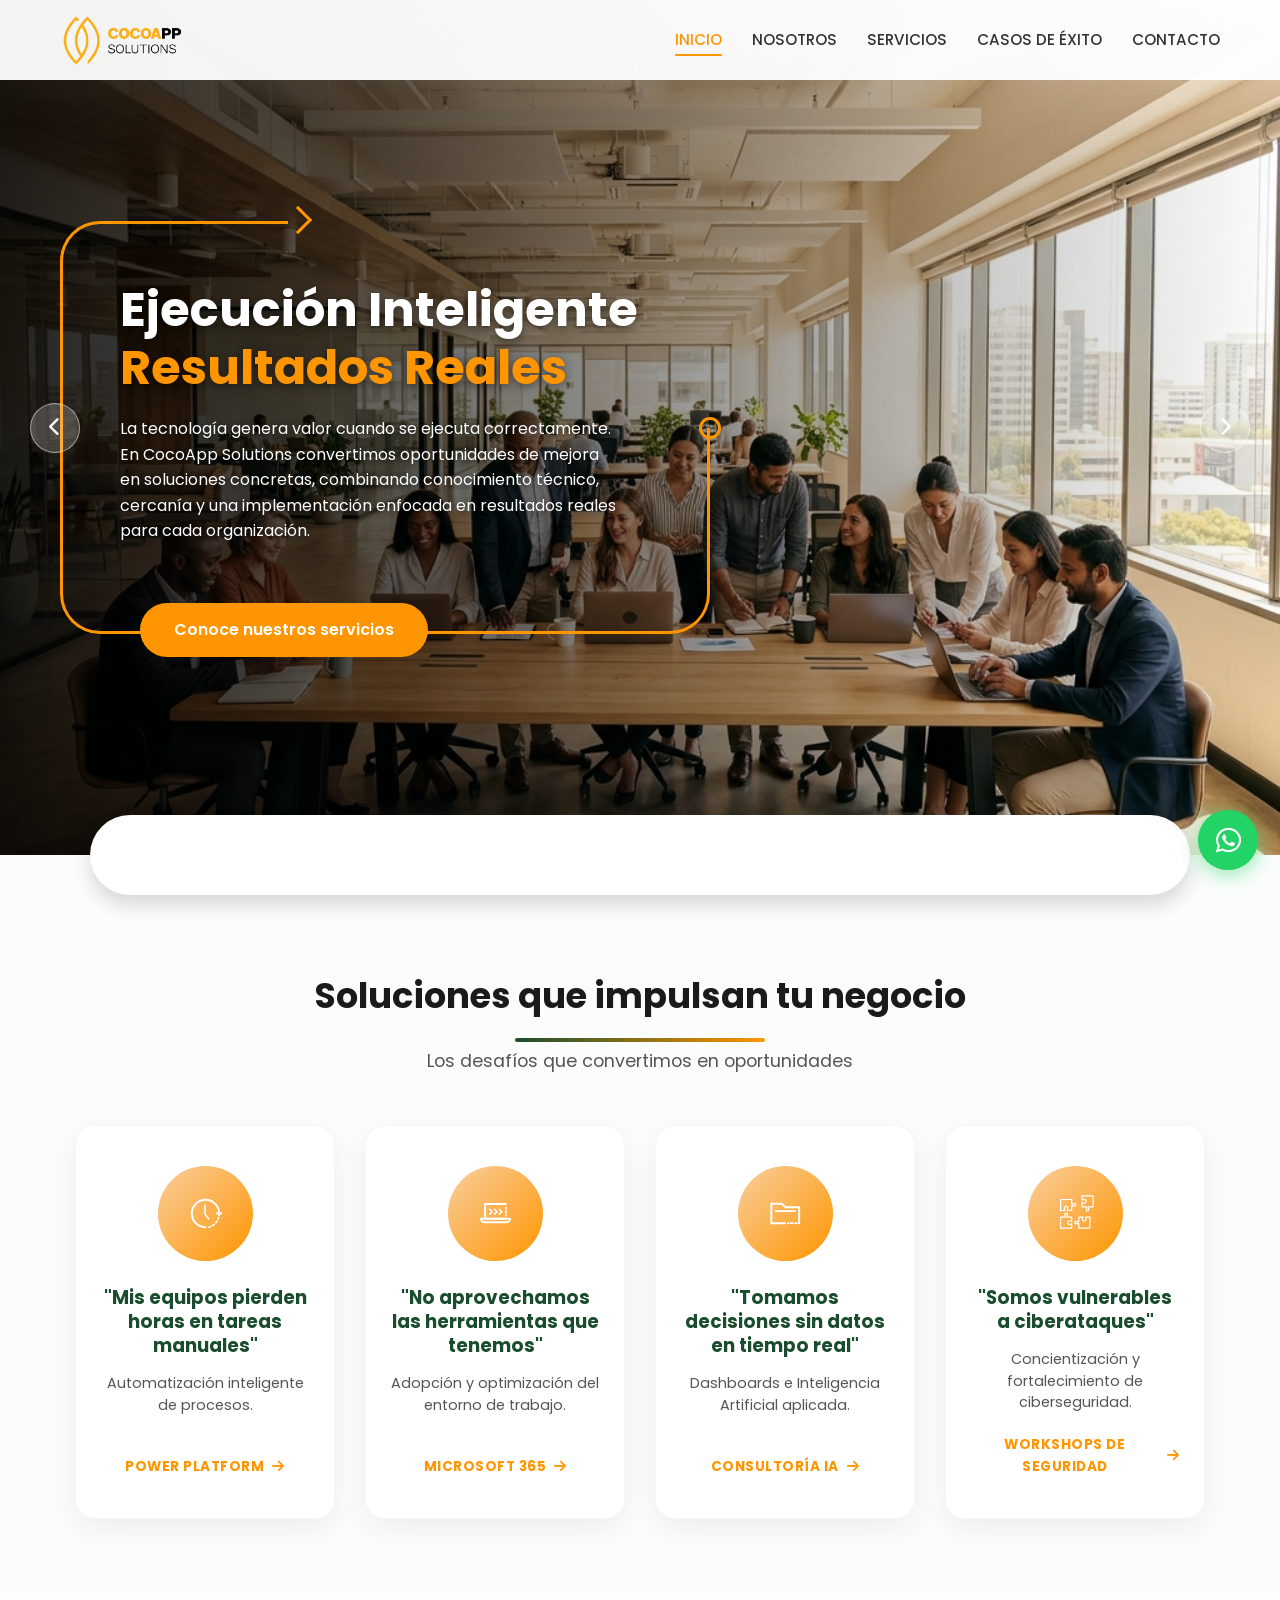
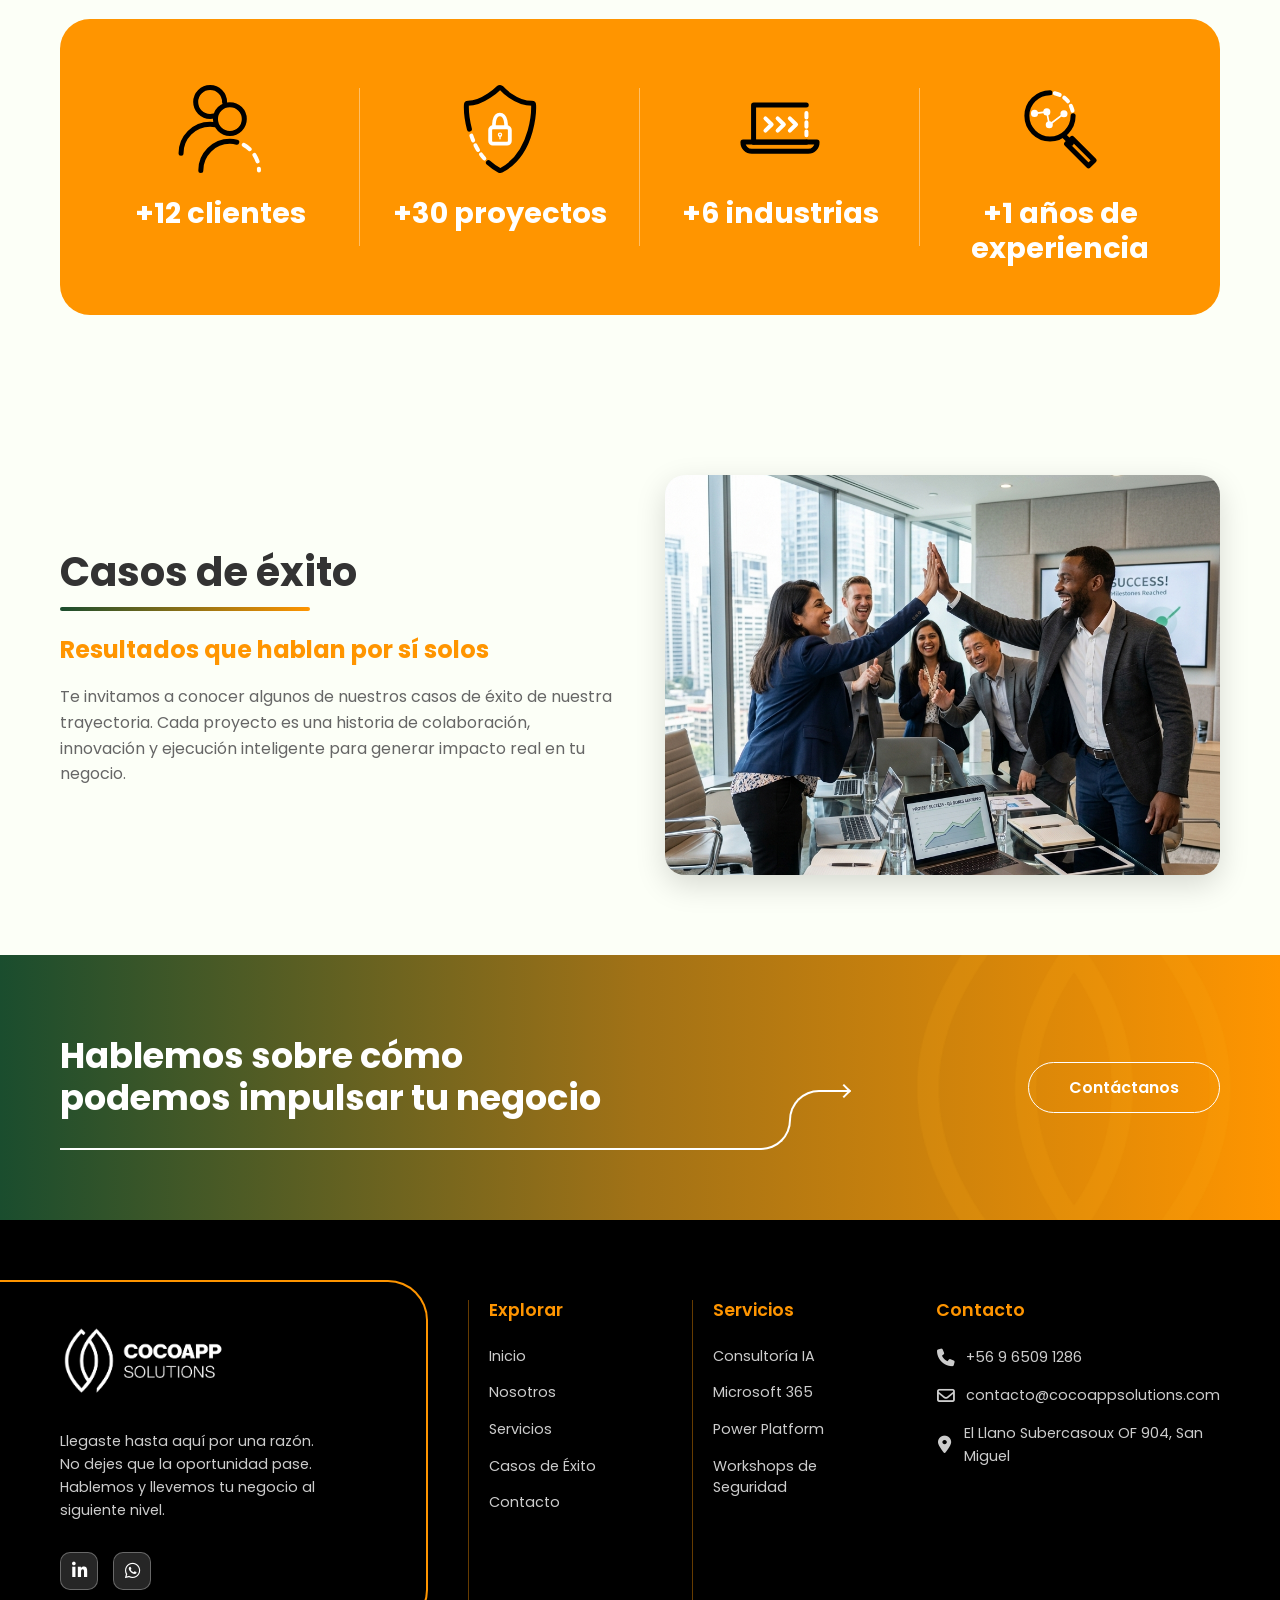
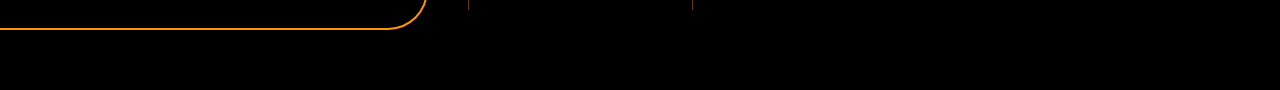
==== index.html @ 3aa024ba "Sitio web de cocoapps" ====
<!DOCTYPE html>
<html lang="es">
<head>
    <meta charset="UTF-8">
    <link rel="icon" type="image/png" href="assets/images/logo/logoIcono.png">
    <meta name="viewport" content="width=device-width, initial-scale=1.0">
    <!-- SEO Basico -->
    <title>Consultoría Tecnológica Chile y Microsoft 365 | CocoApp Solutions</title>
    <meta name="description" content="CocoApp Solutions: Expertos en consultoría tecnológica en Chile. Soluciones en Microsoft 365, Automatización con Power Platform, Inteligencia Artificial y Ciberseguridad.">
    <meta name="keywords" content="Consultoría Tecnológica Chile, Microsoft 365 Chile, Automatización Power Platform, Inteligencia Artificial, Ciberseguridad">
    <meta name="author" content="CocoApp Solutions">
    <meta name="robots" content="index, follow">

    <!-- Open Graph / Redes Sociales -->
    <meta property="og:type" content="website">
    <meta property="og:title" content="CocoApp Solutions | Consultoría Tecnológica en Chile">
    <meta property="og:description" content="Acompañamos tu evolución digital con soluciones reales en Microsoft 365, Power Platform, IA y Ciberseguridad corporativa.">
    <meta property="og:image" content="https://cocoappsolutions.com/assets/images/logo/logo.png">
    <meta property="og:url" content="https://cocoapp.cl/">
    <meta property="og:site_name" content="CocoApp Solutions">
    <meta property="og:locale" content="es_CL">

    <!-- Twitter Cards -->
    <meta name="twitter:card" content="summary_large_image">
    <meta name="twitter:site" content="@CocoAppSolutions">
    <meta name="twitter:title" content="CocoApp Solutions | Consultoría Tecnológica en Chile">
    <meta name="twitter:description" content="Acompañamos tu evolución digital con soluciones reales en Microsoft 365, Power Platform, IA y Ciberseguridad corporativa.">
    <meta name="twitter:image" content="https://cocoappsolutions.com/assets/images/logo/logo.png">
        <!-- Schema.org / Datos Estructurados (AEO para Inteligencia Artificial) -->
    <script type="application/ld+json">
    {
      "@context": "https://schema.org",
      "@type": "ProfessionalService",
      "name": "CocoApp Solutions",
      "url": "https://cocoapp.cl",
      "logo": "https://cocoapp.cl/assets/images/logo/logo.png",
      "image": "https://cocoapp.cl/assets/images/logo/logo.png",
      "description": "Empresa especializada en consultoría tecnológica, adopción de Microsoft 365, automatización de procesos con Power Platform, consultoría en IA y estrategias de ciberseguridad corporativa.",
      "address": {
        "@type": "PostalAddress",
        "addressCountry": "CL",
        "addressRegion": "Región Metropolitana",
        "addressLocality": "San Miguel",
        "streetAddress": "El Llano Subercasoux OF 904"
      },
      "areaServed": "Chile",
      "priceRange": "$$",
      "sameAs": [
        "https://www.linkedin.com/company/cocoapp-solutions"
      ],
      "knowsAbout": [
        "Microsoft 365",
        "Power Platform",
        "Automatización de Procesos",
        "Inteligencia Artificial",
        "Ciberseguridad",
        "Consultoría TI"
      ]
    }
    </script>
    <link rel="stylesheet" href="css/style.css">
    <!-- FontAwesome for icons (Temporary until specific SVGs are provided) -->
    <link rel="stylesheet" href="https://cdnjs.cloudflare.com/ajax/libs/font-awesome/6.4.0/css/all.min.css">
    <style>
        /* Specific styles for index.html */
        .hero {
            background-color: var(--light-bg);
            background-image: url('assets/images/hero_inicio_bg.png'); 
        }
        .hero h1 { font-size: 3rem; margin-bottom: 20px; }
        .hero p { color: var(--text-light); max-width: 500px; margin-bottom: 30px; }

        .soluciones { padding: 120px 0 80px; text-align: center; }
        .soluciones h2 { margin-bottom: 40px; font-size: 2.5rem; }
        .cards-grid { display: grid; grid-template-columns: repeat(5, 1fr); gap: 20px; margin-top: 40px; }
        .card { background-color: #f5f5f5; height: 300px; border-radius: 20px; transition: transform var(--transition-fast); }
        .card:hover { transform: translateY(-10px); }

        .banner-datos { padding: 20px 0 80px; }
        .datos-grid { background-color: var(--primary-orange); border-radius: 30px; padding: 50px 20px; display: flex; justify-content: space-between; }
        .dato-item { flex: 1; text-align: center; position: relative; }
        .dato-item:not(:last-child)::after { content: ''; position: absolute; top: 10%; right: 0; width: 1px; height: 80%; background-color: rgba(255, 255, 255, 0.4); }
        .dato-item img.dato-icon { width: 120px; height: auto; margin-bottom: 0; display: inline-block; transform: scale(1.8); }
        .dato-item h3 { color: #fff; font-size: 1.8rem; font-weight: 700; margin: 0; }

        .casos-preview { padding: 80px 0; }
        .casos-container { display: grid; grid-template-columns: 1fr 1fr; gap: 50px; align-items: center; }
        .casos-img-placeholder { background-color: #fff; background-image: url('assets/images/caso_preview_img.png'); background-size: cover; background-position: center; box-shadow: 0 10px 30px rgba(0, 0, 0, 0.15); border-radius: 20px; height: 400px; display: flex; align-items: center; justify-content: center; }
        .casos-img-placeholder h2 { display: none; }

    </style>
</head>
<body>
    <div class="scroll-progress-bar" id="scrollProgressBar"></div>

    <!-- Header -->
    <header class="header">
        <div class="container">
            <a href="index.html" class="logo">
                <img src="assets/images/logo/logo.png" alt="CocoApp Solutions">
            </a>
            <div class="menu-toggle"><i class="fa-solid fa-bars"></i></div><nav class="nav-links">
                <a href="index.html" class="active">Inicio</a>
                <a href="nosotros.html">Nosotros</a>
                <a href="servicios.html">Servicios</a>
                <a href="casos-exito.html">Casos de Éxito</a>
                <a href="contacto.html">Contacto</a>
            </nav>
        </div>
    </header>

    <!-- Hero Section -->
    <section class="hero">
        <!-- Slider Track -->
        <div class="slider-track">
            <!-- Slide 1 -->
            <div class="slide active" style="background-image: url('assets/images/hero_inicio_bg.png');">
                <div class="container reveal">
                    <div class="hero-content-wrapper">
                        <div class="hero-border">
                            <div class="hero-border-top"></div>
                            <div class="hero-border-arrow"></div>
                            <div class="hero-border-main"></div>
                            <div class="hero-border-right"></div>
                            <div class="hero-border-circle"></div>
                        </div>
                        <div class="hero-content">
                            <h1>Ejecución Inteligente<br><span class="highlight-text">Resultados Reales</span></h1>
                            <p>La tecnología genera valor cuando se ejecuta correctamente. En CocoApp Solutions convertimos oportunidades de mejora en soluciones concretas, combinando conocimiento técnico, cercanía y una implementación enfocada en resultados reales para cada organización.</p>
                        </div>
                        <a href="servicios.html" class="btn btn-primary">Conoce nuestros servicios</a>
                    </div>
                </div>
            </div>
            <!-- Slide 2 -->
            <div class="slide slide-right" style="background-image: url('assets/images/hero_inicio_bg_2.png');">
                <div class="container">
                    <div class="hero-content-wrapper">
                        <div class="hero-border">
                            <div class="hero-border-top"></div>
                            <div class="hero-border-arrow"></div>
                            <div class="hero-border-main"></div>
                            <div class="hero-border-right"></div>
                            <div class="hero-border-circle"></div>
                        </div>
                        <div class="hero-content">
                            <h1>Innovación Continua<br><span class="highlight-text">Para Tu Negocio</span></h1>
                            <p>Aceleramos el proceso de transformación digital con herramientas líderes y un equipo humano altamente calificado, asegurando que cada paso aporte al crecimiento sostenible de tu empresa.</p>
                        </div>
                        <a href="servicios.html" class="btn btn-primary">Conoce nuestros servicios</a>
                    </div>
                </div>
            </div>
            <!-- Slide 3 -->
            <div class="slide" style="background-image: url('assets/images/hero_inicio_bg_3.png');">
                <div class="container">
                    <div class="hero-content-wrapper">
                        <div class="hero-border">
                            <div class="hero-border-top"></div>
                            <div class="hero-border-arrow"></div>
                            <div class="hero-border-main"></div>
                            <div class="hero-border-right"></div>
                            <div class="hero-border-circle"></div>
                        </div>
                        <div class="hero-content">
                            <h1>Soluciones a Medida<br><span class="highlight-text">Visión de Futuro</span></h1>
                            <p>Entendemos las necesidades particulares de cada industria y diseñamos estrategias tecnológicas que no solo resuelven los problemas de hoy, sino que te preparan para los retos de mañana.</p>
                        </div>
                        <a href="servicios.html" class="btn btn-primary">Conoce nuestros servicios</a>
                    </div>
                </div>
            </div>
        </div>

        <!-- Slider Controls -->
        <button class="slider-btn slider-prev"><i class="fa-solid fa-chevron-left"></i></button>
        <button class="slider-btn slider-next"><i class="fa-solid fa-chevron-right"></i></button>

        <!-- Decorative white pill -->
        <div class="hero-pill"></div>
    </section>

    <!-- Soluciones Section -->
    <section class="soluciones-section">
        <div class="container reveal">
            <div style="text-align: center;">
                <h2 class="section-title" style="font-size: 2.2rem; color: #1a1a1a; margin-bottom: 5px; font-weight: 800;">Soluciones que impulsan tu negocio</h2>
                <p class="section-subtitle" style="color: #555; font-size: 1.1rem; margin-bottom: 50px;">Los desafíos que convertimos en oportunidades</p>
            </div>
            
            <div class="soluciones-grid">
                <!-- Tarjeta 1 -->
                <a href="servicios.html" class="solucion-card">
                    <div class="solucion-icon">
                        <img src="assets/images/iconos_svg/pictogramas cocoapp-01.svg" alt="Automatización">
                    </div>
                    <h3 class="solucion-title">"Mis equipos pierden horas en tareas manuales"</h3>
                    <p class="solucion-desc">Automatización inteligente de procesos.</p>
                    <span class="solucion-link">Power Platform <i class="fa-solid fa-arrow-right"></i></span>
                </a>
                
                <!-- Tarjeta 2 -->
                <a href="servicios.html" class="solucion-card">
                    <div class="solucion-icon">
                        <img src="assets/images/iconos_svg/pictogramas cocoapp-04.svg" alt="Adopción">
                    </div>
                    <h3 class="solucion-title">"No aprovechamos las herramientas que tenemos"</h3>
                    <p class="solucion-desc">Adopción y optimización del entorno de trabajo.</p>
                    <span class="solucion-link">Microsoft 365 <i class="fa-solid fa-arrow-right"></i></span>
                </a>
                
                <!-- Tarjeta 3 -->
                <a href="servicios.html" class="solucion-card">
                    <div class="solucion-icon">
                        <img src="assets/images/iconos_svg/pictogramas cocoapp-19.svg" alt="Datos">
                    </div>
                    <h3 class="solucion-title">"Tomamos decisiones sin datos en tiempo real"</h3>
                    <p class="solucion-desc">Dashboards e Inteligencia Artificial aplicada.</p>
                    <span class="solucion-link">Consultoría IA <i class="fa-solid fa-arrow-right"></i></span>
                </a>
                
                <!-- Tarjeta 4 -->
                <a href="servicios.html" class="solucion-card">
                    <div class="solucion-icon">
                        <img src="assets/images/iconos_svg/pictogramas cocoapp-18.svg" alt="Seguridad">
                    </div>
                    <h3 class="solucion-title">"Somos vulnerables a ciberataques"</h3>
                    <p class="solucion-desc">Concientización y fortalecimiento de ciberseguridad.</p>
                    <span class="solucion-link">Workshops de Seguridad <i class="fa-solid fa-arrow-right"></i></span>
                </a>
            </div>
        </div>
    </section>

    <!-- Banner Datos -->
    <section class="banner-datos">
        <div class="container reveal">
            <div class="datos-grid">
                <div class="dato-item">
                    <img src="assets/images/iconos_svg/pictogramas cocoapp-08.svg" alt="Clientes" class="dato-icon">
                    <h3><span data-counter="20">+20</span> clientes</h3>
                </div>
                <div class="dato-item">
                    <img src="assets/images/iconos_svg/pictogramas cocoapp-05.svg" alt="Proyectos" class="dato-icon">
                    <h3><span data-counter="50">+50</span> proyectos</h3>
                </div>
                <div class="dato-item">
                    <img src="assets/images/iconos_svg/pictogramas cocoapp-04.svg" alt="Industrias" class="dato-icon">
                    <h3><span data-counter="10">+10</span> industrias</h3>
                </div>
                <div class="dato-item">
                    <img src="assets/images/iconos_svg/pictogramas cocoapp-03.svg" alt="Años" class="dato-icon">
                    <h3><span data-counter="3">+3</span> años de experiencia</h3>
                </div>
            </div>
        </div>
    </section>

    <!-- Casos de éxito Preview -->
    <section class="casos-preview">
        <div class="container reveal">
            <div class="casos-container">
                <div class="casos-content">
                    <h2 class="casos-title">Casos de éxito</h2>
                    <h3 class="casos-subtitle">Resultados que hablan por sí solos</h3>
                    <p>Te invitamos a conocer algunos de nuestros casos de éxito de nuestra trayectoria. Cada proyecto es una historia de colaboración, innovación y ejecución inteligente para generar impacto real en tu negocio.</p>
                </div>
                <div class="casos-img-placeholder">
                </div>
            </div>
        </div>
    </section>

    <!-- CTA Pre-footer -->
    <section class="cta-section">
        <div class="cta-bg-pattern"></div>
        <div class="container reveal cta-container">
            <div class="cta-text">
                <h2>Hablemos sobre cómo<br>podemos impulsar tu negocio</h2>
                <div class="cta-line-container">
                    <div class="cta-line-bottom"></div>
                    <div class="cta-line-top">
                        <div class="cta-arrow-head"></div>
                    </div>
                </div>
            </div>
            <div class="cta-action">
                <a href="contacto.html" class="btn btn-outline">Contáctanos</a>
            </div>
        </div>
    </section>

    <!-- Footer -->
    <footer class="footer" id="contacto">
        <div class="container">
            <div class="footer-grid">
                <div class="footer-col footer-col-brand">
                    <a href="index.html" class="footer-logo">
                        <img src="assets/images/logo/logo.png" alt="CocoApp Solutions">
                    </a>
                    <p class="footer-text">Llegaste hasta aquí por una razón.<br>No dejes que la oportunidad pase.<br>Hablemos y llevemos tu negocio al<br>siguiente nivel.</p>
                    <div class="social-icons">
                        <a href="https://www.linkedin.com/company/cocoapp-solutions" class="social-icon linkedin" target="_blank" rel="noopener" title="LinkedIn CocoApp Solutions">
                            <i class="fa-brands fa-linkedin-in"></i>
                        </a>
                        <a href="https://wa.me/56920970512?text=Hola%20CocoApp%20Solutions%2C%20me%20gustar%C3%ADa%20obtener%20m%C3%A1s%20informaci%C3%B3n%20sobre%20sus%20servicios." class="social-icon whatsapp" target="_blank" rel="noopener" title="WhatsApp CocoApp Solutions">
                            <i class="fa-brands fa-whatsapp"></i>
                        </a>
                    </div>
                </div>
                <div class="footer-col footer-col-links">
                    <h3 class="footer-title">Explorar</h3>
                    <ul class="footer-links">
                        <li><a href="index.html">Inicio</a></li>
                        <li><a href="nosotros.html">Nosotros</a></li>
                        <li><a href="servicios.html">Servicios</a></li>
                        <li><a href="casos-exito.html">Casos de Éxito</a></li>
                        <li><a href="contacto.html">Contacto</a></li>
                    </ul>
                </div>
                <div class="footer-col footer-col-links">
                    <h3 class="footer-title">Servicios</h3>
                    <ul class="footer-links">
                        <li><a href="servicios.html">Consultoría IA</a></li>
                        <li><a href="servicios.html">Microsoft 365</a></li>
                        <li><a href="servicios.html">Power Platform</a></li>
                        <li><a href="servicios.html">Workshops de Seguridad</a></li>
                    </ul>
                </div>
                <div class="footer-col footer-col-contact">
                    <h3 class="footer-title">Contacto</h3>
                    <ul class="footer-contact">
                        <li><i class="fa-solid fa-phone"></i> +56 9 6509 1286</li>
                        <li><i class="fa-regular fa-envelope"></i> contacto@cocoappsolutions.com</li>
                        <li><i class="fa-solid fa-location-dot"></i> El Llano Subercasoux OF 904, San Miguel</li>
                    </ul>
                </div>
            </div>
        </div>
    </footer>

    <!-- Back to Top Button -->
    <button class="back-to-top" aria-label="Volver al inicio">
        <i class="fa-solid fa-chevron-up"></i>
    </button>
    <!-- WhatsApp Floating Button -->
    <a href="https://wa.me/56920970512?text=Hola%20CocoApp%20Solutions%2C%20me%20gustar%C3%ADa%20obtener%20m%C3%A1s%20informaci%C3%B3n%20sobre%20sus%20servicios." class="whatsapp-float" target="_blank" rel="noopener" title="Escríbenos por WhatsApp">
        <i class="fa-brands fa-whatsapp"></i>
    </a>

    <script src="js/main.js"></script>
</body>
</html>
---- css/style.css ----
/* ==========================================================================
   Variables
   ========================================================================== */
:root {
    --primary-orange: #FF9500;
    --dark-bg: #000000;
    --light-bg: #FCFFF7;
    --teal-accent: #21A0A0;
    --dark-green: #046865;
    
    --text-dark: #333333;
    --text-light: #FFFFFF;
    --text-gray: #666666;
    
    --transition-fast: 0.3s ease;
    --shadow-light: 0 4px 6px rgba(0, 0, 0, 0.1);
    --shadow-hover: 0 10px 20px rgba(0, 0, 0, 0.15);
}

/* ==========================================================================
   Typography (Poppins)
   ========================================================================== */
@font-face {
    font-family: 'Poppins';
    src: url('../assets/fonts/Poppins/Poppins-Regular.ttf') format('truetype');
    font-weight: 400;
    font-style: normal;
}
@font-face {
    font-family: 'Poppins';
    src: url('../assets/fonts/Poppins/Poppins-Medium.ttf') format('truetype');
    font-weight: 500;
    font-style: normal;
}
@font-face {
    font-family: 'Poppins';
    src: url('../assets/fonts/Poppins/Poppins-SemiBold.ttf') format('truetype');
    font-weight: 600;
    font-style: normal;
}
@font-face {
    font-family: 'Poppins';
    src: url('../assets/fonts/Poppins/Poppins-Bold.ttf') format('truetype');
    font-weight: 700;
    font-style: normal;
}

/* ==========================================================================
   Reset & Base Styles
   ========================================================================== */
* {
    margin: 0;
    padding: 0;
    box-sizing: border-box;
}

body {
    font-family: 'Poppins', sans-serif;
    background-color: var(--light-bg);
    color: var(--text-dark);
    line-height: 1.6;
    overflow-x: hidden;
}

a {
    text-decoration: none;
    color: inherit;
    transition: color var(--transition-fast);
}

ul {
    list-style: none;
}

img {
    max-width: 100%;
    height: auto;
    display: block;
}

.container {
    width: 100%;
    max-width: 1200px;
    margin: 0 auto;
    padding: 0 20px;
}

/* ==========================================================================
   Typography Elements
   ========================================================================== */
h1, h2, h3, h4 {
    font-weight: 700;
    line-height: 1.2;
    margin-bottom: 1rem;
}

h1 {
    font-size: 3.5rem;
}

h2 {
    font-size: 2.5rem;
}

h3 {
    font-size: 1.5rem;
}

p {
    margin-bottom: 1rem;
    color: var(--text-gray);
}

/* ==========================================================================
   Buttons
   ========================================================================== */
.btn {
    display: inline-block;
    padding: 12px 32px;
    border-radius: 50px;
    font-weight: 600;
    text-align: center;
    cursor: pointer;
    transition: all var(--transition-fast);
    border: 2px solid transparent;
}

.btn-primary {
    background-color: var(--primary-orange);
    color: var(--text-light);
}

.btn-primary:hover {
    background-color: #e68600;
    transform: translateY(-2px);
    box-shadow: var(--shadow-hover);
}

.btn-outline {
    background-color: transparent;
    color: var(--text-light);
    border-color: var(--text-light);
}

.btn-outline:hover {
    background-color: var(--text-light);
    color: var(--dark-green);
}

/* ==========================================================================
   Header & Navigation
   ========================================================================== */
/* ==========================================================================
   Scroll Progress Bar
   ========================================================================== */
.scroll-progress-bar {
    position: fixed;
    top: 0;
    left: 0;
    height: 3px;
    width: 0%;
    background: linear-gradient(90deg, var(--primary-orange) 0%, #ffcc66 100%);
    z-index: 9999;
    transition: width 0.1s linear;
    box-shadow: 0 0 8px rgba(255, 149, 0, 0.6);
}

.header {
    position: fixed;
    top: 0;
    left: 0;
    width: 100%;
    padding: 10px 0;
    z-index: 1000;
    transition: all var(--transition-fast);
    background-color: rgba(255, 255, 255, 0.95);
    box-shadow: var(--shadow-light);
}

.header .container {
    display: flex;
    justify-content: space-between;
    align-items: center;
}

.logo img {
    height: 60px;
}

.nav-links {
    display: flex;
    gap: 30px;
}

.nav-links a {
    font-weight: 500;
    font-size: 0.95rem;
    text-transform: uppercase;
    color: var(--text-dark);
}

.nav-links a:hover,
.nav-links a.active {
    color: var(--primary-orange);
}

.menu-toggle {
    display: none;
}

/* ==========================================================================
   Hero Section Base
   ========================================================================== */
.hero {
    min-height: 95vh;
    display: flex;
    align-items: center;
    position: relative;
    padding-top: 0; /* Remove header offset since slides are absolute */
}

.slider-track {
    width: 100%;
    height: 100%;
    position: absolute;
    top: 0;
    left: 0;
    overflow: hidden;
}

.slide {
    position: absolute;
    top: 0;
    left: 0;
    width: 100%;
    height: 100%;
    background-size: cover;
    background-position: center;
    opacity: 0;
    transition: opacity 0.8s ease-in-out;
    display: flex;
    align-items: center;
}

.slide.active {
    opacity: 1;
    z-index: 1;
}

.slide::before {
    content: '';
    position: absolute;
    top: 0;
    left: 0;
    width: 100%;
    height: 100%;
    background: linear-gradient(to right, rgba(0,0,0,0.85) 0%, rgba(0,0,0,0) 100%);
    z-index: 1;
}

.slide .container {
    position: relative;
    z-index: 2;
    color: var(--text-light);
    width: 100%;
}

.hero-content-wrapper {
    position: relative;
    padding: 60px 50px 60px 60px;
    max-width: 650px;
}

.hero-border {
    position: absolute;
    top: 0; bottom: 0; left: 0; right: 0;
    pointer-events: none;
}

/* Top-left curve and short top line */
.hero-border-top {
    position: absolute;
    top: 0; left: 0;
    width: 35%; height: 40px;
    border-top: 3px solid var(--primary-orange);
    border-left: 3px solid var(--primary-orange);
    border-radius: 40px 0 0 0;
}

/* Arrow at the end of top line */
.hero-border-arrow {
    position: absolute;
    top: -11px; left: 35%;
    width: 20px; height: 20px;
    border-top: 3px solid var(--primary-orange);
    border-right: 3px solid var(--primary-orange);
    transform: rotate(45deg);
}

/* Left line, bottom-left curve, bottom line */
.hero-border-main {
    position: absolute;
    top: 40px; bottom: 0; left: 0; right: 40px;
    border-left: 3px solid var(--primary-orange);
    border-bottom: 3px solid var(--primary-orange);
    border-radius: 0 0 0 40px;
}

/* Bottom-right curve and short right line going UP */
.hero-border-right {
    position: absolute;
    bottom: 0; right: 0;
    width: 40px; height: 50%;
    border-bottom: 3px solid var(--primary-orange);
    border-right: 3px solid var(--primary-orange);
    border-radius: 0 0 40px 0;
}

/* Circle at the end of the right line */
.hero-border-circle {
    position: absolute;
    bottom: calc(50% - 11px); right: -11px;
    width: 22px; height: 22px;
    border: 3px solid var(--primary-orange);
    border-radius: 50%;
    background-color: transparent;
}

/* ==========================================================================
   Slide Right (Alternating alignment)
   ========================================================================== */
.slide-right .container {
    display: flex;
    justify-content: flex-end;
}

.slide-right::before {
    background: linear-gradient(to left, rgba(0,0,0,0.85) 0%, rgba(0,0,0,0) 100%);
}

.slide-right .hero-content-wrapper {
    padding: 60px 60px 60px 50px;
}

.slide-right .hero-border-top {
    left: auto; right: 0;
    border-left: none; border-right: 3px solid var(--primary-orange);
    border-radius: 0 40px 0 0;
}

.slide-right .hero-border-arrow {
    left: auto; right: 35%;
    border-right: none; border-left: 3px solid var(--primary-orange);
    transform: rotate(-45deg);
}

.slide-right .hero-border-main {
    left: 40px; right: 0;
    border-left: none; border-right: 3px solid var(--primary-orange);
    border-radius: 0 0 40px 0;
}

.slide-right .hero-border-right {
    right: auto; left: 0;
    border-right: none; border-left: 3px solid var(--primary-orange);
    border-radius: 0 0 0 40px;
}

.slide-right .hero-border-circle {
    right: auto; left: -11px;
}

.slide-right .btn-primary {
    left: auto;
    right: 80px;
}

.hero-content h1 {
    color: #fff;
    text-shadow: 0 2px 10px rgba(0,0,0,0.5); /* Added for better legibility */
}

.hero-content p {
    color: #fff;
    text-shadow: 0 1px 5px rgba(0,0,0,0.5);
}

.hero-content .highlight-text {
    color: var(--primary-orange);
}

.hero-content-wrapper .btn-primary {
    position: absolute;
    bottom: -23px;
    left: 80px;
    z-index: 10;
}

.slider-btn {
    position: absolute;
    top: 50%;
    transform: translateY(-50%);
    width: 50px;
    height: 50px;
    background-color: rgba(255, 255, 255, 0.2);
    border: 1px solid rgba(255, 255, 255, 0.5);
    color: #fff;
    border-radius: 50%;
    display: flex;
    align-items: center;
    justify-content: center;
    cursor: pointer;
    z-index: 10;
    font-size: 1.2rem;
    transition: var(--transition-fast);
}

.slider-btn:hover {
    background-color: var(--primary-orange);
    border-color: var(--primary-orange);
}

.slider-prev {
    left: 30px;
}

.slider-next {
    right: 30px;
}

.hero-pill {
    position: absolute;
    bottom: -40px;
    left: 50%;
    transform: translateX(-50%);
    width: 90%;
    max-width: 1100px;
    height: 80px;
    background-color: #fff;
    border-radius: 40px;
    z-index: 10;
    box-shadow: 0 10px 20px rgba(0, 0, 0, 0.15);
}

/* ==========================================================================
   Soluciones Section
   ========================================================================== */
.soluciones-section {
    padding: 120px 0 80px;
    background-color: #fbfdfc; /* Off-white tint to match branding */
}

.soluciones-grid {
    display: flex;
    justify-content: center;
    gap: 30px;
    flex-wrap: wrap;
    margin-top: 20px;
}

.solucion-card {
    width: 260px;
    background: #fff;
    border-radius: 20px;
    padding: 40px 25px;
    text-align: center;
    box-shadow: 0 10px 30px rgba(0,0,0,0.06);
    text-decoration: none;
    transition: transform 0.3s ease, box-shadow 0.3s ease;
    display: flex;
    flex-direction: column;
    align-items: center;
    border: 1px solid rgba(0,0,0,0.03);
}

.solucion-card:hover {
    transform: translateY(-8px);
    box-shadow: 0 20px 40px rgba(0,0,0,0.12);
}

.solucion-icon {
    width: 95px;
    height: 95px;
    border-radius: 50%;
    background: linear-gradient(135deg, #f9ce9d 0%, #FF9500 100%);
    display: flex;
    align-items: center;
    justify-content: center;
    margin-bottom: 25px;
    padding: 5px;
    transition: transform 0.4s ease;
}

.solucion-icon img {
    width: 100%;
    height: 100%;
    object-fit: contain;
    filter: brightness(0) invert(1);
}

.solucion-card:hover .solucion-icon {
    transform: scale(1.1) rotate(5deg);
    background: linear-gradient(135deg, #1FA2B8 0%, #0A5C66 100%);
}

.solucion-title {
    font-size: 1.15rem;
    font-weight: 800;
    color: #1A4D2E;
    margin-bottom: 15px;
    line-height: 1.3;
}

.solucion-desc {
    font-size: 0.9rem;
    color: #555;
    line-height: 1.5;
    margin-bottom: 20px;
    flex-grow: 1;
}

.solucion-link {
    font-size: 0.85rem;
    font-weight: 700;
    color: #FF9500;
    text-transform: uppercase;
    letter-spacing: 0.5px;
    transition: color 0.3s ease;
    display: flex;
    align-items: center;
    gap: 8px;
}

.solucion-card:hover .solucion-link {
    color: #117C8A;
}

.solucion-link i {
    transition: transform 0.3s ease;
}

.solucion-card:hover .solucion-link i {
    transform: translateX(5px);
}


/* ==========================================================================
   Section Titles
   ========================================================================== */
.section-title {
    position: relative;
    padding-bottom: 25px;
    margin-bottom: 20px;
    display: inline-block;
    font-size: 2.5rem;
}

.section-title::after {
    content: '';
    position: absolute;
    bottom: 0;
    left: 50%;
    transform: translateX(-50%);
    width: 250px;
    height: 4px;
    background: linear-gradient(90deg, #1A4D2E 0%, var(--primary-orange) 100%);
    border-radius: 2px;
}

.section-subtitle {
    margin-bottom: 50px;
    font-size: 0.95rem;
    color: #555;
}

/* ==========================================================================
   Casos de éxito Preview
   ========================================================================== */
.casos-title {
    color: var(--text-dark);
    font-size: 2.5rem;
    position: relative;
    padding-bottom: 15px;
    margin-bottom: 25px;
    display: inline-block;
}

.casos-title::after {
    content: '';
    position: absolute;
    bottom: 0;
    left: 0;
    width: 250px; /* Matched to approximate text width */
    height: 4px;
    background: linear-gradient(90deg, #1A4D2E 0%, var(--primary-orange) 100%);
    border-radius: 2px;
}

.casos-subtitle {
    color: var(--primary-orange);
    margin-bottom: 20px;
    font-size: 1.5rem;
}

.casos-img-wrapper {
    position: relative;
    box-shadow: var(--shadow-hover);
    border-radius: 15px;
    overflow: hidden;
}

.casos-img {
    width: 100%;
    height: 100%;
    object-fit: cover;
    display: block;
    min-height: 400px;
}

/* ==========================================================================
   CTA Section (Pre-Footer)
   ========================================================================== */
.cta-section {
    background: linear-gradient(90deg, #1A4D2E 0%, #a27216 50%, var(--primary-orange) 100%);
    padding: 80px 0;
    text-align: left;
    position: relative;
    overflow: hidden;
}

.cta-bg-pattern {
    position: absolute;
    top: 50%;
    right: 2%; /* Moved left so it's more visible */
    transform: translateY(-50%);
    width: 450px; /* Made smaller */
    height: 450px; /* Made smaller */
    background-image: url('../assets/images/logo/logoIcono.png');
    background-size: contain;
    background-repeat: no-repeat;
    background-position: center right;
    opacity: 0.15; /* Made slightly more opaque */
    pointer-events: none;
    z-index: 1;
}

.cta-container {
    display: flex;
    justify-content: space-between;
    align-items: center;
    position: relative;
    z-index: 2;
}

.cta-text {
    position: relative;
    max-width: 600px;
}

.cta-text h2 {
    color: var(--text-light);
    font-size: 2.2rem;
    margin-bottom: 20px;
}

/* CTA Arrow Line */
.cta-line-container {
    position: absolute;
    left: 0;
    bottom: -10px;
    width: calc(100% + 250px); /* Extends 250px right of the text */
    height: 60px;
    pointer-events: none;
}

.cta-line-bottom {
    position: absolute;
    left: 0;
    bottom: 0;
    width: calc(100% - 60px);
    height: 30px;
    border-bottom: 2px solid #fff;
    border-right: 2px solid #fff;
    border-radius: 0 0 30px 0;
}

.cta-line-top {
    position: absolute;
    right: 2px;
    bottom: 30px;
    width: 60px;
    height: 30px;
    border-top: 2px solid #fff;
    border-left: 2px solid #fff;
    border-radius: 30px 0 0 0;
}

.cta-arrow-head {
    position: absolute;
    right: 0;
    top: -6px;
    width: 10px;
    height: 10px;
    border-top: 2px solid #fff;
    border-right: 2px solid #fff;
    transform: rotate(45deg);
}

.cta-action {
    position: relative;
    margin-left: 50px;
}

.btn-outline {
    border: 1px solid #fff;
    color: #fff;
    border-radius: 30px;
    padding: 12px 40px;
    background: transparent;
    transition: var(--transition-fast);
}
.btn-outline:hover {
    background: #fff;
    color: var(--primary-orange);
}

/* ==========================================================================
   Footer
   ========================================================================== */
.footer {
    background-color: var(--dark-bg);
    color: var(--text-light);
    padding: 80px 0 40px;
    position: relative;
    overflow: hidden;
}

.footer-grid {
    display: grid;
    grid-template-columns: 2fr 1fr 1fr 1.5fr;
    gap: 40px;
    margin-bottom: 40px;
}

.footer-col-brand {
    position: relative;
    padding: 20px 40px 20px 0;
}

.footer-col-brand::before {
    content: '';
    position: absolute;
    top: -20px;
    bottom: -20px;
    left: -50vw;
    right: 0;
    border: 2px solid var(--primary-orange);
    border-left: none;
    border-radius: 0 40px 40px 0;
    pointer-events: none;
}

.footer-logo img {
    height: 80px;
    margin-bottom: 30px;
    filter: brightness(0) invert(1); /* Makes the entire logo pure white */
}

.footer-text {
    font-size: 0.9rem;
    color: #ccc;
    margin-bottom: 30px;
    line-height: 1.6;
}

.social-icons {
    display: flex;
    gap: 15px;
}

.social-icon {
    width: 38px;
    height: 38px;
    background-color: rgba(255, 255, 255, 0.15);
    border: 1px solid rgba(255, 255, 255, 0.3);
    border-radius: 10px;
    display: inline-flex;
    align-items: center;
    justify-content: center;
    color: #fff;
    font-size: 1.1rem;
    text-decoration: none;
    transition: var(--transition-fast);
}

.social-icon:hover {
    background-color: var(--primary-orange);
    border-color: var(--primary-orange);
    color: #fff;
    transform: translateY(-3px);
}

.social-icon.linkedin:hover { background-color: #0077B5; border-color: #0077B5; }
.social-icon.whatsapp:hover { background-color: #25D366; border-color: #25D366; }

/* ============================================================
   WhatsApp Floating Button
   ============================================================ */
.whatsapp-float {
    position: fixed;
    bottom: 30px;
    right: 22px;
    width: 60px;
    height: 60px;
    background-color: #25D366;
    border-radius: 50%;
    display: flex;
    align-items: center;
    justify-content: center;
    box-shadow: 0 4px 20px rgba(37, 211, 102, 0.5);
    z-index: 9999;
    text-decoration: none;
    transition: transform 0.3s ease, box-shadow 0.3s ease;
}

.whatsapp-float:hover {
    transform: scale(1.1);
    box-shadow: 0 6px 28px rgba(37, 211, 102, 0.7);
}

.whatsapp-float i {
    color: #fff;
    font-size: 1.8rem;
    position: relative;
    z-index: 1;
    line-height: 1;
}

.whatsapp-float::before {
    content: '';
    position: absolute;
    width: 60px;
    height: 60px;
    border-radius: 50%;
    background-color: rgba(37, 211, 102, 0.4);
    animation: whatsapp-pulse 2.5s infinite;
}

@keyframes whatsapp-pulse {
    0%   { transform: scale(1);   opacity: 0.8; }
    70%  { transform: scale(1.6); opacity: 0;   }
    100% { transform: scale(1.6); opacity: 0;   }
}

.footer-col-links, .footer-col-contact {
    padding-left: 20px;
}

.footer-col-links {
    border-left: 1px solid rgba(255, 149, 0, 0.4);
}

.footer-title {
    color: var(--primary-orange);
    font-size: 1.1rem;
    margin-bottom: 25px;
    font-weight: 600;
}

.footer-links li, .footer-contact li {
    margin-bottom: 15px;
}

.footer-links a {
    color: #ccc;
    text-decoration: none;
    font-size: 0.9rem;
    line-height: 1.5;
    display: block;
}

.footer-links a:hover {
    color: var(--primary-orange);
}

.footer-contact li {
    display: flex;
    align-items: center;
    gap: 10px;
    color: #ccc;
    font-size: 0.9rem;
}

.footer-contact i {
    color: #ccc;
    font-size: 1.1rem;
    width: 20px;
    text-align: center;
}

/* ==========================================================================
   Animations
   ========================================================================== */
.reveal {
    opacity: 0;
    transform: translateY(30px);
    transition: all 0.8s ease;
}

.reveal.active {
    opacity: 1;
    transform: translateY(0);
}

/* ==========================================================================
   Responsive Design
   ========================================================================== */
@media (min-width: 769px) and (max-width: 992px) {
    .footer-grid {
        grid-template-columns: 1fr 1fr;
    }
}
/* ==========================================================================
   Nosotros Page Styles
   ========================================================================== */
.nosotros-hero {
    position: relative;
    padding: 180px 0 150px;
    background-image: url('../assets/images/hero_nosotros_bg.png');
    background-size: cover;
    background-position: center center;
    color: var(--text-dark);
}

.nosotros-hero::before {
    content: '';
    position: absolute;
    top: 0; left: 0; width: 100%; height: 100%;
    background: linear-gradient(to right, rgba(255, 149, 0, 1) 0%, rgba(255, 149, 0, 0.9) 45%, rgba(255, 149, 0, 0) 80%);
    z-index: 1;
}

.nosotros-hero .container {
    position: relative;
    z-index: 2;
    max-width: 600px;
    margin-left: 8%; /* Pushed to the right */
}

.nosotros-hero .subtitle {
    color: #ffffff;
    font-weight: 600;
    margin-bottom: 10px;
    letter-spacing: 1px;
}

.nosotros-hero h1 {
    color: #000000; /* Pure black */
    font-size: 3rem; /* User requested 3rem */
    font-weight: 800;
    line-height: 1.1;
    margin-bottom: 20px;
}

.nosotros-hero p {
    color: #ffffff;
    font-size: 0.95rem; /* Reduced text size as requested */
    max-width: 550px;
    line-height: 1.6;
}

/* Single Clean Wave Separator */
.top-wave-separator {
    position: absolute;
    top: 0;
    left: 0;
    width: 100%;
    overflow: hidden;
    line-height: 0;
    z-index: 10;
    transform: translateY(-99%); /* Overlaps the hero section */
}

.top-wave-separator svg {
    position: relative;
    display: block;
    width: calc(100% + 40px); /* Extend width to hide edge strokes */
    margin-left: -20px; /* Shift left to hide left edge stroke */
    height: 160px; /* Adjust height for the new curvy viewBox */
}

/* Timeline Section */
.timeline-section {
    background: linear-gradient(to right, #1FA2B8 0%, #0A5C66 100%);
    padding: 30px 0 100px; /* Add some top padding so text isn't stuck to the wave */
    color: #fff;
    position: relative;
}

.timeline-layout {
    display: flex;
    justify-content: space-between;
    align-items: center;
    gap: 50px;
}

.timeline-text {
    flex: 1;
}

.timeline-text .subtitle {
    font-size: 0.9rem;
    color: #ffffff; /* White text as requested */
    margin-bottom: 10px;
}

.timeline-text h2 {
    font-size: 2.5rem;
    margin-bottom: 20px;
    color: #000; /* Title in timeline should be black */
    font-weight: 800;
}

.timeline-path {
    flex: 2;
    display: flex;
    justify-content: space-between;
    align-items: flex-start;
    position: relative;
}

.timeline-step {
    flex: 1;
    text-align: center;
    position: relative;
    padding: 0 10px;
}

.timeline-step:not(:last-child)::after {
    content: '';
    position: absolute;
    top: 20px; /* Vertically centered relative to the 60px icon box */
    right: -25px; /* Pull it right to span the gap between columns */
    width: 50px;
    height: 20px;
    background-image: url("data:image/svg+xml,%3Csvg xmlns='http://www.w3.org/2000/svg' viewBox='0 0 50 20'%3E%3Cpath d='M0 10h45M35 2l10 8-10 8' fill='none' stroke='%23ffffff' stroke-width='2' stroke-linejoin='round' stroke-linecap='round'/%3E%3C/svg%3E");
    background-size: contain;
    background-repeat: no-repeat;
    background-position: center;
    z-index: 2;
}

.timeline-step:nth-child(3)::after {
    /* The arrow before the final "Futuro" step is orange */
    background-image: url("data:image/svg+xml,%3Csvg xmlns='http://www.w3.org/2000/svg' viewBox='0 0 50 20'%3E%3Cpath d='M0 10h45M35 2l10 8-10 8' fill='none' stroke='%23ff9500' stroke-width='2' stroke-linejoin='round' stroke-linecap='round'/%3E%3C/svg%3E");
}

.timeline-icon {
    width: 60px;
    height: 60px;
    background-color: #fff;
    border-radius: 50%;
    display: flex;
    align-items: center;
    justify-content: center;
    margin: 0 auto 15px;
    font-size: 1.5rem;
    color: var(--text-dark);
    border: 2px solid transparent;
}

.timeline-step h3 {
    font-size: 1.2rem;
    margin-bottom: 10px;
    color: #fff;
}

.timeline-step p {
    font-size: 0.8rem;
    color: rgba(255, 255, 255, 0.8);
}

/* Section Title Band */
.section-title-band {
    background-color: #fff;
    padding: 30px 0;
    text-align: center;
    border-radius: 40px; /* Rounded on all corners */
    margin: -40px auto 0; /* Overlap the section above to hide the white body gap */
    position: relative;
    z-index: 10;
    width: 100%; /* Occupy full width */
    max-width: none;
    box-shadow: 0 15px 25px rgba(0,0,0,0.15);
}

.section-title-band h2 {
    margin: 0;
    font-size: 2.5rem;
    font-weight: 800;
    color: var(--text-dark);
}

/* Gradient Background Section */
.nosotros-gradient-bg {
    background: linear-gradient(135deg, #449c9f 0%, #f8b868 100%);
    padding: 130px 0 80px;
    margin-top: -60px; /* Pull up further to sit exactly behind the pill */
    position: relative;
}

.mision-cards {
    display: flex;
    justify-content: center;
    gap: 40px;
    margin-bottom: 100px;
}

.mision-card {
    background-color: #fff;
    border-radius: 30px;
    padding: 40px 25px;
    text-align: center;
    width: 280px;
    box-shadow: 0 15px 30px rgba(0,0,0,0.25);
}

.mision-card i {
    font-size: 3.5rem;
    color: var(--text-dark);
    margin-bottom: 20px;
}

.mision-card h3 {
    font-size: 1.8rem;
    font-weight: 800;
    margin-bottom: 15px;
    color: var(--text-dark);
}

.mision-card p {
    font-size: 0.85rem;
    color: #333;
    line-height: 1.5;
}

.valores-header {
    text-align: center;
    margin-bottom: 40px;
}

.valores-title {
    color: var(--text-dark);
    font-size: 2.2rem;
    font-weight: 800;
    margin-bottom: 10px;
}

.valores-underline {
    width: 220px;
    height: 4px;
    background: linear-gradient(to right, #117C8A, #FF9500);
    margin: 0 auto 10px;
    border-radius: 2px;
}

.valores-subtitle {
    font-size: 0.95rem;
    color: #333;
    font-weight: 500;
}

.valores-rectangles {
    display: flex;
    justify-content: center;
    gap: 30px;
    flex-wrap: wrap;
    padding-bottom: 50px;
}

.valor-rect {
    width: 220px;
    min-height: 260px;
    background: rgba(255,255,255,0.92);
    border-radius: 20px;
    box-shadow: 0 10px 30px rgba(0,0,0,0.12);
    padding: 30px 22px;
    display: flex;
    flex-direction: column;
    align-items: center;
    text-align: center;
    gap: 12px;
    transition: transform 0.3s ease, box-shadow 0.3s ease;
}

.valor-rect:hover {
    transform: translateY(-6px);
    box-shadow: 0 18px 40px rgba(0,0,0,0.18);
}

.valor-icon {
    font-size: 2rem;
    width: 100px;
    height: 100px;
    display: flex;
    align-items: center;
    justify-content: center;
    background: linear-gradient(135deg, #1FA2B8, #FF9500);
    border-radius: 50%;
    flex-shrink: 0;
    padding: 18px;
}

.valor-icon img {
    width: 100%;
    height: 100%;
    object-fit: contain;
    filter: brightness(0) invert(1);
}

.valor-rect h4 {
    font-size: 1.1rem;
    font-weight: 800;
    color: #0A5C66;
    margin: 0;
}

.valor-rect p {
    font-size: 0.82rem;
    color: #444;
    line-height: 1.5;
    margin: 0;
}


/* Equipo Section */
.equipo-section {
    background: linear-gradient(135deg, #a2d2d5 0%, #f9e1c2 100%);
    padding: 130px 0 120px;
    margin-top: -60px; /* Pull up exactly behind the pill */
    position: relative;
}

.equipo-grid {
    display: grid;
    grid-template-columns: repeat(4, 1fr);
    justify-items: center;
    gap: 40px;
    max-width: 1000px;
    margin: 0 auto;
}

.equipo-member {
    text-align: center;
}

.equipo-circle {
    width: 150px;
    height: 150px;
    border-radius: 50%;
    border: 3px solid var(--primary-orange);
    background-color: transparent;
    display: flex;
    align-items: center;
    justify-content: center;
    margin: 0 auto 15px;
}

.equipo-circle i {
    font-size: 3.5rem;
    color: var(--text-dark);
}

.equipo-member h4 {
    font-size: 1.1rem;
    font-weight: 800;
    color: var(--text-dark);
}

.equipo-member h4 {
    font-size: 1.2rem;
    margin: 0;
    color: var(--text-dark);
}


/* =========================================
   SERVICIOS PAGE STYLES
   ========================================= */

/* Hero Section */
.servicios-hero {
    background: linear-gradient(90deg, rgba(17,124,138,0.95) 0%, rgba(17,124,138,0.2) 100%), url('../assets/images/hero_servicios_bg.png') center/cover;
    background-color: #117C8A; /* Fallback color */
    padding: 100px 0 120px;
    color: #fff;
}
.servicios-hero .subtitle {
    font-size: 1.1rem;
    letter-spacing: 2px;
    margin-bottom: 20px;
    text-transform: uppercase;
    color: #ffffff;
}
.servicios-hero h1 {
    font-size: 3rem; /* Reduced to match other pages */
    line-height: 1.1;
    margin-bottom: 20px;
    color: #ffffff;
}
.servicios-hero p {
    font-size: 1.1rem;
    line-height: 1.6;
    color: #ffffff;
}

/* Áreas de Servicio Band */
.servicios-areas-band {
    background: #fff;
    border-radius: 60px;
    padding: 15px 25px 15px 40px;
    display: flex;
    justify-content: space-between;
    align-items: center;
    box-shadow: 0 15px 30px rgba(0,0,0,0.15);
    margin: -50px auto 0;
    position: relative;
    z-index: 10;
    width: 95%;
    max-width: 1200px;
}
.areas-title {
    display: flex;
    align-items: center;
    gap: 20px;
    position: relative;
}
.areas-title h2 {
    font-size: 2rem;
    font-weight: 800;
    color: #000;
    margin: 0;
    line-height: 1.1;
}
.custom-long-arrow {
    position: relative;
    width: 25px; /* Space before the text */
    height: 2px;
}
.custom-long-arrow::before {
    content: '';
    position: absolute;
    right: 0;
    top: 0;
    width: 50vw; /* Extends far to the left, definitely off-screen */
    height: 2px;
    background-color: var(--primary-orange);
    z-index: 20; /* Ensure it stays on top of the pill's shadow/border */
}
.custom-long-arrow::after {
    content: '';
    position: absolute;
    right: 0;
    top: -5px; /* Adjust so the point aligns with the 2px line */
    width: 12px;
    height: 12px;
    border-top: 2px solid var(--primary-orange);
    border-right: 2px solid var(--primary-orange);
    transform: rotate(45deg);
    z-index: 20;
}
.areas-description {
    border: 2px solid var(--primary-orange);
    border-radius: 50px;
    padding: 15px 30px;
    max-width: 500px;
    text-align: center;
}
.areas-description p {
    margin: 0;
    font-size: 0.95rem;
    color: #333;
    line-height: 1.4;
    font-weight: 500;
}

/* Consultoría Section */
.consultoria-section {
    background: linear-gradient(180deg, #fdfdfd 0%, #449c9f 100%);
    padding: 100px 0 0;
    margin-top: -60px;
    position: relative;
    z-index: 1;
}
.section-pill-title {
    display: inline-block;
    padding: 15px 50px;
    border-radius: 40px;
    color: #fff;
    font-size: 1.2rem;
    font-weight: 600;
    margin: 0 auto 60px;
    position: relative;
    left: 50%;
    transform: translateX(-50%);
    box-shadow: 0 10px 20px rgba(0,0,0,0.15);
}
.section-pill-title.dark-teal {
    background-color: #0c6a75;
}
.section-pill-title.orange {
    background-color: var(--primary-orange);
}

.mision-cards.cards-4 {
    display: grid;
    grid-template-columns: repeat(4, 1fr);
    gap: 30px;
    margin-bottom: 0;
}
.mision-cards.cards-4 .mision-card {
    width: 100%;
}
.consultoria-section .mision-card, 
.workshops-section .mision-card {
    min-height: 420px;
    display: flex;
    flex-direction: column;
}
.service-icon-circle {
    width: 90px;
    height: 90px;
    background: linear-gradient(135deg, rgba(17, 124, 138, 0.1) 0%, rgba(255, 149, 0, 0.08) 100%);
    border: 2px solid rgba(17, 124, 138, 0.2);
    border-radius: 50%;
    margin: 0 auto 20px;
    display: flex;
    align-items: center;
    justify-content: center;
    transition: transform 0.3s ease, box-shadow 0.3s ease, border-color 0.3s ease;
}

.service-icon-circle i {
    font-size: 1.8rem;
    color: var(--primary-teal);
    transition: color 0.3s ease, transform 0.3s ease;
    display: flex;
    align-items: center;
    justify-content: center;
    line-height: 1;
    width: 100%;
    height: 100%;
    margin-bottom: 0;
}

.mision-card:hover .service-icon-circle {
    transform: scale(1.08);
    box-shadow: 0 6px 20px rgba(17, 124, 138, 0.2);
    border-color: var(--primary-orange);
}

.mision-card:hover .service-icon-circle i {
    color: var(--primary-orange);
    transform: scale(1.1);
}

.service-icon-img {
    width: 52px;
    height: 52px;
    object-fit: contain;
}
.service-subtitle {
    font-weight: 800;
    font-size: 0.95rem;
    margin-bottom: 15px;
    line-height: 1.2;
}
.dark-teal-text {
    color: #0c6a75;
}
.service-spacer {
    height: 32px;
    margin-bottom: 15px;
}

/* Wave Separator */
.servicios-wave-separator {
    width: 100%;
    overflow: hidden;
    line-height: 0;
    margin-top: 50px;
}
.servicios-wave-separator svg {
    position: relative;
    display: block;
    width: calc(100% + 40px); /* Add width to avoid side gaps */
    margin-left: -20px;
    height: 220px;
}

/* Workshops Section */
.workshops-section {
    background: linear-gradient(180deg, #ffffff 0%, var(--primary-orange) 100%);
    padding: 80px 0 0;
    position: relative;
    z-index: 2;
    margin-top: -60px; /* Overlap the wave slightly to ensure no gaps */
}

/* CTA Banner Section */
.cta-banner-section {
    padding: 80px 0 120px;
    background-color: #ffffff; /* White background to blend with the wave above */
}
.cta-pill-large {
    background: linear-gradient(90deg, #0c6a75 0%, var(--primary-orange) 100%);
    border-radius: 60px;
    padding: 40px 60px;
    display: flex;
    justify-content: space-between;
    align-items: center;
    color: #fff;
    box-shadow: 0 15px 30px rgba(0,0,0,0.15);
    position: relative;
    overflow: hidden;
}
.cta-pill-large::after {
    content: '';
    position: absolute;
    right: -30px;
    top: 50%;
    transform: translateY(-50%);
    width: 350px;
    height: 350px;
    background-image: url('../assets/images/logo/logoIcono.png');
    background-size: contain;
    background-position: center;
    background-repeat: no-repeat;
    opacity: 0.15;
    filter: brightness(0) invert(1); /* Makes the logo pure white */
    pointer-events: none;
    z-index: 1;
}
.cta-pill-large .cta-title {
    font-size: 1.35rem;
    margin: 0;
    color: #fff;
    font-weight: 800;
    line-height: 1.3;
}
.cta-arrow {
    font-size: 2.5rem;
    color: #fff;
}

/* =========================================
   CASOS DE ÉXITO PAGE STYLES
   ========================================= */

.casos-hero {
    position: relative;
    background-image: url('../assets/images/hero_casos_bg.png');
    background-size: cover;
    background-position: center;
    padding: 150px 0 100px;
}
.casos-hero::before {
    content: '';
    position: absolute;
    top: 0; left: 0; width: 100%; height: 100%;
    background: linear-gradient(90deg, rgba(0,0,0,0.8) 0%, rgba(0,0,0,0.2) 100%);
    z-index: 1;
}
.casos-hero .container {
    position: relative;
    z-index: 2;
    display: flex;
    justify-content: space-between;
    align-items: center;
}
.casos-hero-content {
    max-width: 600px;
    color: #fff;
    margin-right: auto;
    margin-left: 60px;
}
.casos-hero-content p.subtitle {
    font-size: 0.9rem;
    text-transform: uppercase;
    letter-spacing: 1px;
    margin-bottom: 10px;
    color: #ffffff;
}
.casos-hero-content h1 {
    font-size: 3rem;
    line-height: 1.1;
    margin-bottom: 20px;
}
.casos-hero-content h1 .highlight-text {
    color: var(--primary-orange);
}
.casos-hero-content p.desc {
    font-size: 1rem;
    line-height: 1.5;
    color: #ffffff;
    opacity: 1;
}
.casos-nav-arrow {
    width: 50px;
    height: 50px;
    border-radius: 50%;
    background: rgba(255,255,255,0.2);
    display: flex;
    justify-content: center;
    align-items: center;
    color: #fff;
    cursor: pointer;
    backdrop-filter: blur(5px);
    transition: background 0.3s ease;
}
.casos-nav-arrow:hover {
    background: rgba(255,255,255,0.4);
}

.casos-stats-pill-wrapper {
    position: relative;
    z-index: 3;
    margin-top: -50px;
    margin-bottom: 80px;
}
.casos-stats-pill {
    background: #fff;
    border-radius: 15px; /* Reduced border radius */
    padding: 20px 40px;
    display: flex;
    justify-content: space-between;
    align-items: center;
    box-shadow: 0 20px 40px rgba(0,0,0,0.1);
}
.casos-stat-item {
    flex: 1;
    display: flex;
    align-items: center;
    justify-content: center;
    gap: 15px;
    padding: 10px 0;
}
.casos-stat-item:not(:last-child) {
    border-right: 2px solid var(--primary-orange);
}
.casos-stat-icon {
    font-size: 2.5rem;
    color: #000;
}
.casos-stat-text h4 {
    margin: 0;
    font-size: 1.2rem;
    font-weight: 800;
}
.casos-stat-text p {
    margin: 0;
    font-size: 0.8rem;
    color: #666;
}

.casos-cards-container {
    display: flex;
    flex-direction: column;
    gap: 40px;
    margin-bottom: 100px;
}
.caso-card-new {
    background: #fff;
    border-radius: 30px;
    display: flex;
    padding: 15px; /* Reduced padding */
    align-items: stretch;
    box-shadow: 0 10px 40px rgba(0,0,0,0.35); /* Increased shadow intensity */
}
.caso-img-wrapper {
    flex: 0 0 35%;
    position: relative;
    display: flex;
    justify-content: flex-start; /* Align logo to the left */
    align-items: center;
    border-radius: 20px;
    overflow: hidden;
    padding-left: 40px; /* Space from the left edge */
}
.caso-img-wrapper::before {
    content: '';
    position: absolute;
    top: 0; left: 0; width: 100%; height: 100%;
    z-index: 1;
}
.caso-card-new.teal-overlay .caso-img-wrapper::before {
    background: linear-gradient(90deg, rgba(12, 106, 117, 0.95) 0%, rgba(12, 106, 117, 0) 100%);
}
.caso-card-new.orange-overlay .caso-img-wrapper::before {
    background: linear-gradient(90deg, rgba(255, 153, 0, 0.95) 0%, rgba(255, 153, 0, 0) 100%);
}
.caso-img-bg {
    position: absolute;
    top: 0; left: 0; width: 100%; height: 100%;
    object-fit: cover;
    z-index: 0;
}
.caso-client-logo {
    position: relative;
    z-index: 2;
    max-width: 80%;
    max-height: 100px;
    filter: brightness(0) invert(1);
}
.caso-content-new {
    flex: 1;
    padding: 10px 30px;
    margin: 10px 0 10px 20px; /* Space between image and border */
    display: flex;
    flex-direction: column;
    justify-content: center; /* Center content vertically to reduce height */
    border-left: 2px solid var(--teal-accent);
}
.caso-card-new.orange-overlay .caso-content-new {
    border-left-color: var(--primary-orange);
}
.caso-title-wrap {
    margin-bottom: 10px;
}
.caso-tag {
    color: var(--teal-accent);
    font-weight: 600;
    font-size: 0.9rem;
    margin-bottom: 5px;
    display: inline-block;
}
.caso-card-new.orange-overlay .caso-tag {
    color: var(--primary-orange);
}
.caso-content-new h3 {
    font-size: 1.8rem;
    margin: 0;
    color: #000;
}
.caso-content-new p.caso-desc {
    font-size: 0.95rem;
    line-height: 1.5;
    color: #444;
    margin-bottom: 20px;
}
.caso-mini-stats {
    display: flex;
}
.caso-mini-stat {
    display: flex;
    align-items: center;
    gap: 15px;
    padding-right: 20px;
}
.caso-mini-stat:not(:last-child) {
    border-right: 2px solid var(--primary-orange);
    margin-right: 20px;
}
.caso-mini-stat i {
    font-size: 1.5rem;
    color: #000;
}
.caso-mini-stat div h5 {
    margin: 0;
    font-size: 0.9rem;
    font-weight: 700;
    color: #000;
}
.caso-mini-stat div p {
    margin: 0;
    font-size: 0.7rem;
    color: #666;
}

.casos-cta-section {
    background: linear-gradient(90deg, #0c6a75 0%, var(--primary-orange) 100%);
    padding: 80px 0;
    color: #fff;
    position: relative;
}
.casos-logos-carousel-section {
    background: linear-gradient(90deg, #6c9a9d 0%, #ffc873 100%); /* Lighter, distinct gradient */
    padding: 60px 0 60px; /* Reduced padding-top from 100px to 60px */
    position: relative;
    text-align: center;
    border-top: 8px solid #fff; /* The straight horizontal separator - made even thicker */
}

.logos-pill-title {
    background: #fff;
    border-radius: 50px;
    padding: 15px 50px;
    width: 95%;
    max-width: 1400px;
    display: inline-block;
    font-size: 1.5rem;
    font-weight: 800;
    color: #000;
    box-shadow: 0 10px 30px rgba(0,0,0,0.1);
    position: absolute;
    top: 0;
    left: 50%;
    transform: translate(-50%, -50%); /* Centered exactly on the border-top */
    z-index: 5;
    text-align: center;
}
.logos-pill-title::after {
    content: '';
    display: block;
    width: 200px;
    height: 4px;
    background: linear-gradient(90deg, var(--teal-accent) 0%, var(--primary-orange) 100%);
    margin: 10px auto 0;
}
.logos-carousel-track {
    display: flex;
    align-items: center;
    justify-content: space-between;
    gap: 30px;
    margin-top: 20px; /* Reduced from 80px */
    transition: transform 0.5s ease;
}
.client-logo-img {
    height: 110px;
    max-width: 250px;
    object-fit: contain;
    filter: grayscale(100%);
    opacity: 0.7;
    transition: all 0.3s ease;
    transform: scale(1.3);
}
.client-logo-img:hover {
    filter: none;
    opacity: 1;
    transform: scale(1.45);
}

/* ==========================================================================
   CONTACTO PAGE STYLES
   ========================================================================== */

/* Hero Contacto */
.contacto-hero {
    background-color: var(--light-bg);
    background-image: url('../assets/images/hero_contacto_bg.png');
    background-size: cover;
    background-position: center;
    position: relative;
    padding: 180px 0 150px;
}
.contacto-hero::before {
    content: '';
    position: absolute;
    top: 0; left: 0; width: 100%; height: 100%;
    background: linear-gradient(90deg, rgba(255,255,255,1) 0%, rgba(255,255,255,0.9) 35%, rgba(255,255,255,0) 65%);
    z-index: 1;
}
.contacto-hero .container {
    position: relative;
    z-index: 2; /* Ensure text is above the white gradient */
}
.contacto-hero-content {
    position: relative;
    max-width: 600px;
}
.contacto-tag {
    font-size: 0.9rem;
    font-weight: 600;
    color: #000;
    margin-bottom: 15px;
    display: inline-block;
}
.contacto-hero-content h1 {
    font-size: 2.8rem; /* Smaller size, matching other pages */
    line-height: 1.1;
    margin-bottom: 25px;
    font-weight: 800;
    color: #000;
}
.contacto-hero-content h1 .highlight-orange {
    color: var(--primary-orange);
}
.contacto-hero-content p {
    font-size: 1.1rem;
    color: #000;
    font-weight: 500;
    line-height: 1.4;
}

/* Single gradient wrapper for opciones + formulario */
.contacto-gradient-wrapper {
    background: linear-gradient(
        180deg,
        #ffffff 0%,
        #ffffff 5%,
        #c8dfe1 10%,
        #6fa4a8 28%,
        #4a8a8e 45%,
        #7a9050 52%,
        #c89020 55%,
        #d4821a 80%,
        #cc7810 100%
    );
}

/* Opciones de Contacto */
.contacto-opciones {
    padding: 0 0 80px 0;
    background: transparent; /* Let wrapper gradient show through */
    position: relative;
    z-index: 5;
    margin-top: -60px;
}
.contacto-pill-wrapper {
    width: 95%;
    max-width: 1200px;
    margin: 0 auto;
    position: relative;
    display: flex;
    justify-content: flex-end;
}
.contacto-pill-main {
    background-color: #fff;
    border-radius: 50px;
    box-shadow: 0 25px 45px rgba(0,0,0,0.25); /* Huge shadow */
    padding: 15px 15px 15px 30px; /* Less left padding so arrow is outside */
    display: flex;
    align-items: center;
    gap: 40px;
    position: relative;
    z-index: 2;
    width: 90%;
}
.contacto-pill-left {
    display: flex;
    align-items: center;
    position: relative;
    padding-left: 40px; /* Space for the chevron */
}
.contacto-pill-left::before {
    /* The Chevron */
    content: '';
    position: absolute;
    left: 0;
    top: 50%;
    transform: translateY(-50%) rotate(45deg);
    width: 15px;
    height: 15px;
    border-top: 3px solid var(--primary-orange);
    border-right: 3px solid var(--primary-orange);
    z-index: 3;
}
.contacto-pill-left::after {
    /* The long line */
    content: '';
    position: absolute;
    right: 100%; /* Start exactly from the left edge of pill-left (where chevron is) */
    margin-right: -10px; /* Overlap slightly with the chevron */
    top: 50%;
    transform: translateY(-50%);
    width: 100vw;
    height: 3px;
    background-color: var(--primary-orange);
    z-index: 3;
}
.contacto-pill-left h2 {
    font-size: 1.8rem;
    margin: 0;
    color: #000;
    line-height: 1.2;
}
.contacto-pill-right {
    flex: 1;
    border: 2px solid var(--primary-orange);
    border-radius: 40px;
    padding: 15px 30px;
    text-align: center;
}
.contacto-pill-right p {
    margin: 0;
    color: #000;
    font-weight: 500;
    line-height: 1.4;
}
.contacto-cards-grid {
    display: grid;
    grid-template-columns: repeat(4, 1fr);
    gap: 30px; /* Optimal gap */
    padding: 0 40px; /* Squeeze from sides */
}
.contacto-card {
    background: #fff;
    border-radius: 20px;
    padding: 40px 15px; /* Reduced inner padding */
    text-align: center;
    box-shadow: 0 25px 50px rgba(0,0,0,0.15); /* Strong, long shadow */
    transition: transform 0.3s ease;
    display: flex;
    flex-direction: column;
    align-items: center;
    height: 100%; /* Equal heights */
}
.contacto-card:hover {
    transform: translateY(-10px);
}
.card-icon {
    width: 75px;
    height: 75px;
    border-radius: 50%;
    display: flex;
    justify-content: center;
    align-items: center;
    font-size: 1.8rem;
    margin: 0 auto 25px;
}
/* Alternating Colors for Cards */
/* Card 1 & 3: Orange Theme */
.contacto-card.theme-orange .card-icon {
    background-color: #f9ce9d; /* Peach/Light orange bg */
    color: var(--teal-accent); /* Teal icon inside the orange circle */
}
.contacto-card.theme-orange .card-link {
    color: var(--primary-orange);
}
/* Card 2 & 4: Teal Theme */
.contacto-card.theme-teal .card-icon {
    background-color: #79aeb2; /* Softer Teal bg */
    color: #fff; /* White icon */
}
.contacto-card.theme-teal .card-link {
    color: #0c6a75; /* Dark Teal link */
}

.contacto-card h3 {
    font-size: 1.3rem;
    margin-bottom: 15px;
    color: #000;
    font-weight: 800;
}
.contacto-card p {
    font-size: 0.85rem; /* Smaller font */
    color: #444;
    margin-bottom: 20px;
    flex-grow: 1; /* Pushes the link to the bottom */
    line-height: 1.4;
    padding: 0 10px; /* Keep text away from edges */
}
.card-link {
    font-weight: 700;
    text-decoration: none;
    font-size: 0.75rem; /* Smaller link */
    word-break: break-word; /* Prevent awkward mid-word breaks */
    margin-top: auto;
}
.card-link:hover {
    text-decoration: underline;
}

/* Formulario Section */
.contacto-formulario-section {
    position: relative;
    padding: 0;
    background: transparent;
    margin-top: 0;
    z-index: 1;
}

/* White box that contains the form title - transparent bg with white border */
.form-header-white-box {
    background-color: transparent;
    border: 3px solid rgba(255, 255, 255, 0.9);
    border-radius: 20px;
    padding: 40px 40px 30px;
    position: relative;
    z-index: 2; /* Above the wave */
    margin: 0 300px -115px;
}

.contacto-form-header {
    text-align: center;
}

.contacto-form-header h2 {
    font-size: 2.2rem;
    font-weight: 800;
    color: #ffffff;
    margin-bottom: 15px;
}

/* Wave below the form header box */
.form-header-wave {
    width: 100%;
    line-height: 0;
    margin-top: 0;
    position: relative;
    z-index: 1; /* Behind the box */
}
.form-header-wave svg {
    width: 100%;
    height: 140px;
    display: block;
}
.contacto-opciones {
    position: relative;
    z-index: 5; /* Ensure cards are above the gradient */
}
.contacto-ola-top {
    display: none; /* Hide the old white block that covered the gradient */
}
.contacto-wave-bottom {
    width: 100%;
    line-height: 0;
    margin-top: 60px; /* Space below the title */
}
.contacto-wave-bottom svg {
    width: 100%;
    height: auto;
    display: block;
}
.contacto-form-white-bg {
    background-color: #fff;
    padding: 20px 0 100px;
}
.form-container-wrapper {
    position: relative;
    z-index: 10;
}
.contacto-form-header {
    text-align: center;
    color: #fff;
    margin-bottom: 50px;
    position: relative;
    z-index: 2;
}
.contacto-form-header h2 {
    font-size: 2.2rem;
    margin-bottom: 15px;
}
.form-header-underline {
    width: 150px;
    height: 3px;
    background: linear-gradient(90deg, var(--teal-accent), var(--primary-orange));
    margin: 0 auto;
}

.contacto-form-box {
    background: #fff;
    border-radius: 30px;
    padding: 50px;
    /* Shadow offset to right (10px) and bottom (20px) to match design */
    box-shadow: 10px 20px 60px rgba(0,0,0,0.22), 4px 8px 20px rgba(0,0,0,0.12);
}
.form-title-area {
    margin-bottom: 40px;
}
.form-title-area h3 {
    font-size: 1.6rem;
    color: var(--teal-accent);
    margin-bottom: 15px;
}
.form-title-underline {
    width: 150px;
    height: 3px;
    background: linear-gradient(90deg, var(--teal-accent), var(--primary-orange));
}
.form-grid {
    display: flex;
    align-items: stretch;
    gap: 40px;
}
.form-inputs {
    flex: 1;
}
.form-group {
    margin-bottom: 20px;
}
.form-group-row {
    display: flex;
    gap: 20px;
}
.half-width {
    flex: 1;
}
.full-width {
    width: 100%;
}
.form-inputs input, .form-inputs textarea {
    width: 100%;
    padding: 15px 20px;
    border: 1px solid var(--teal-accent);
    border-radius: 20px;
    font-size: 1rem;
    font-family: 'Outfit', sans-serif; /* Match font to other inputs */
    color: var(--text-color);
    outline: none;
    transition: border-color 0.3s;
    background-color: #fff;
}
.form-inputs textarea {
    border-radius: 15px;
    resize: vertical;
}
.form-inputs input:focus, .form-inputs textarea:focus {
    border-color: var(--primary-orange);
}
.form-separator {
    width: 4px;
    min-height: 380px;  /* Taller than the form content */
    background: linear-gradient(180deg, var(--teal-accent), var(--primary-orange));
    border-radius: 4px;  /* Rounded caps on top and bottom */
    align-self: flex-start;
    margin-top: -20px;  /* Push it above the first input */
    flex-shrink: 0;
}
.form-logo-area {
    flex: 0 0 35%;
    display: flex;
    justify-content: center;
    align-items: center;
}
.form-logo-area img {
    max-width: 100%;
    width: 220px;
    height: auto;
}

.btn-form-submit {
    display: inline-block;
    margin-top: 10px;
    padding: 14px 40px;
    background: var(--primary-orange);
    color: #fff;
    font-family: 'Outfit', sans-serif;
    font-size: 1rem;
    font-weight: 700;
    border: none;
    border-radius: 50px;
    cursor: pointer;
    transition: background 0.3s ease, transform 0.2s ease;
    letter-spacing: 0.5px;
}
.btn-form-submit:hover {
    background: #e08200;
    transform: translateY(-2px);
}

/* ==========================================================================
   TABLET STYLES — max-width: 992px
   Covers iPad, iPad Air, Android tablets, and similar devices
   ========================================================================== */
@media (min-width: 769px) and (max-width: 992px) {

    /* --- Global --- */
    .container {
        padding: 0 30px;
    }

    h1 { font-size: 2.6rem; }
    h2 { font-size: 2rem; }

    /* --- Footer --- */
    .footer-grid {
        grid-template-columns: 1fr 1fr;
        gap: 30px;
    }
    .footer-col-brand {
        grid-column: span 2;
        text-align: center;
    }
    .footer-col-brand .social-icons {
        justify-content: center;
    }

    /* =========================================================
       INDEX PAGE
       ========================================================= */

    /* Hero */
    .hero {
        min-height: 55vh;
    }
    .hero-content h1 { font-size: 2.6rem; }
    .hero-pill { bottom: -30px; height: 60px; }

    /* Soluciones — wrap to 2-per-row instead of 5-in-a-row */
    .solucion-card {
        width: calc(50% - 15px);
        flex: none;
    }

    /* Stats banner */
    .datos-grid {
        flex-wrap: wrap;
        gap: 20px;
        padding: 40px 30px;
    }
    .dato-item {
        flex: 0 0 calc(50% - 10px);
    }
    .dato-item:not(:last-child)::after {
        display: none;
    }

    /* Casos preview */
    .casos-container {
        grid-template-columns: 1fr;
        gap: 30px;
    }
    .casos-img-placeholder { height: 300px; }

    /* CTA section */
    .cta-container {
        gap: 30px;
    }
    .cta-text h2 {
        font-size: 1.8rem;
    }

    /* =========================================================
       NOSOTROS PAGE
       ========================================================= */

    .nosotros-hero {
        padding: 130px 0 100px;
    }
    .nosotros-hero h1 {
        font-size: 2.5rem;
    }
    .nosotros-gradient-bg {
        margin-top: -40px;
    }

    /* Timeline */
    .timeline-layout {
        flex-direction: column;
        gap: 30px;
    }
    .timeline-path {
        flex-direction: row;
        justify-content: center;
        flex-wrap: wrap;
        gap: 30px;
    }
    .timeline-step {
        flex: 0 0 calc(50% - 20px);
    }

    /* Valores */
    .valores-rectangles {
        grid-template-columns: 1fr 1fr;
        gap: 20px;
    }

    /* Áreas de trabajo */
    .areas-grid { grid-template-columns: 1fr; }

    /* Clientes logos */
    .clientes-grid { grid-template-columns: repeat(3, 1fr); }

    /* Misión/Visión cards */
    .mision-cards {
        flex-wrap: wrap;
        gap: 25px;
    }
    .mision-card {
        flex: 0 0 calc(50% - 15px);
    }

    /* =========================================================
       SERVICIOS PAGE
       ========================================================= */

    .servicios-hero {
        padding: 100px 0 80px;
    }
    .servicios-hero h1 {
        font-size: 2.5rem;
    }

    /* Service cards grid (4-col → 2-col) */
    .mision-cards.cards-4 {
        grid-template-columns: repeat(2, 1fr);
        gap: 25px;
    }

    /* "Áreas de servicio" pill header */
    .servicios-areas-band {
        border-radius: 30px;
        padding: 20px 30px;
        flex-wrap: wrap;
        gap: 15px;
    }
    .custom-long-arrow {
        display: none;
    }

    /* CTA pill */
    .cta-pill-large {
        padding: 40px 40px;
        gap: 25px;
        flex-direction: column;
        text-align: center;
    }
    .cta-pill-large::after {
        opacity: 0.1;
        width: 200px;
        height: 200px;
        right: 0;
    }

    /* =========================================================
       CASOS DE ÉXITO PAGE
       ========================================================= */

    .casos-hero {
        padding: 120px 0 80px;
    }
    .casos-hero-content {
        margin-left: 20px;
    }
    .casos-hero-content h1 {
        font-size: 2.5rem;
    }

    /* Caso detail cards (real class: caso-card-new) */
    .caso-card-new {
        flex-direction: column;
        height: auto;
    }
    .caso-img-wrapper {
        flex: none;
        width: 100%;
        height: 260px;
        border-radius: 20px 20px 0 0;
    }
    .caso-content-new {
        width: 100% !important;
        border-left: none !important;
        border-top: 4px solid var(--teal-accent);
        padding: 25px;
    }
    .caso-card-new.orange-overlay .caso-content-new {
        border-top-color: var(--primary-orange) !important;
    }
    .caso-card-new.teal-overlay .caso-content-new {
        border-top-color: #0c6a75 !important;
    }
    .caso-mini-stats {
        flex-wrap: wrap;
        gap: 15px;
    }
    .caso-mini-stat:not(:last-child) {
        border-right: none;
        border-bottom: 1px solid rgba(0,0,0,0.1);
        padding-bottom: 12px;
        margin-right: 0;
    }

    /* Stats pill (real class: casos-stats-pill) */
    .casos-stats-pill {
        flex-wrap: wrap;
        gap: 15px;
        padding: 20px 25px;
        justify-content: space-evenly;
    }
    .casos-stat-item {
        flex: 0 0 calc(50% - 15px);
        border-right: none !important;
        padding-right: 0 !important;
    }

    /* =========================================================
       CONTACTO PAGE
       ========================================================= */

    .contacto-hero {
        padding: 130px 0 80px;
    }
    .contacto-hero-content h1 {
        font-size: 2.4rem;
    }

    /* Contact option cards (4-col → 2-col) */
    .contacto-cards-grid {
        grid-template-columns: repeat(2, 1fr);
        padding: 0 20px;
        gap: 25px;
    }

    /* White header box above form */
    .form-header-white-box {
        margin: 0 60px -90px;
    }

    /* Form layout */
    .form-grid {
        flex-direction: column;
        gap: 0;
    }
    .form-separator {
        width: 100%;
        height: 2px;
        min-height: 2px !important;
        margin: 30px 0;
    }
    .form-logo-area {
        display: none; /* Hide decorative logo on tablet — form should be the focus */
    }
}

@media (max-width: 768px) {
    /* Navigation */
    .menu-toggle {
        display: block;
        font-size: 1.8rem;
        color: var(--primary-teal);
        cursor: pointer;
        z-index: 1001;
    }
    
    .nav-links {
        position: fixed;
        top: 0;
        right: -100%;
        width: 100%;
        height: 100vh;
        background-color: rgba(255, 255, 255, 0.98);
        flex-direction: column;
        justify-content: center;
        align-items: center;
        transition: right 0.4s ease;
        z-index: 1000;
        gap: 30px;
    }
    
    .nav-links.active {
        right: 0;
    }
    
    .nav-links a {
        font-size: 1.5rem;
    }

    /* Typography */
    h1 { font-size: 2.2rem !important; }
    h2, .section-title-band h2 { font-size: 1.8rem !important; }
    h3 { font-size: 1.4rem; }
    
    /* Padding Adjustments */
    .soluciones-section, .casos-preview, .casos-page-section, .banner-datos {
        padding: 60px 0;
    }
    .consultoria-section, .workshops-section {
        padding: 60px 0 0; /* Zero bottom padding so the wave connects directly to the next section */
    }
    
    /* Adjust negative top margins so they don't hide the flattened waves */
    .consultoria-section, 
    .workshops-section, 
    .casos-preview, 
    .casos-page-section {
        margin-top: -10px !important;
    }
    
    /* Casos de exito mobile fixes */
    .casos-stats-pill {
        flex-direction: column;
        padding: 30px;
        gap: 30px;
        height: auto;
    }
    .casos-stat-item {
        flex-direction: column;
        text-align: center;
        gap: 15px;
    }
    .casos-stat-item:not(:last-child) {
        border-right: none;
        border-bottom: 2px solid var(--primary-orange);
        padding-bottom: 30px;
    }
    
    .caso-card-new {
        flex-direction: column;
        height: auto;
    }
    .caso-img-wrapper {
        width: 100% !important;
        height: 250px !important;
        border-radius: 30px 30px 0 0 !important;
    }
    .caso-content-new {
        width: 100% !important;
        border-left: none !important;
        border-top: 3px solid transparent;
        padding: 20px;
    }
    .caso-card-new.orange-overlay .caso-content-new {
        border-top-color: var(--primary-orange) !important;
    }
    .caso-card-new.teal-overlay .caso-content-new {
        border-top-color: #0c6a75 !important;
    }
    
    .caso-mini-stats {
        flex-direction: column;
        gap: 15px;
    }
    .caso-mini-stat {
        border-right: none !important;
        border-bottom: 1px solid rgba(0,0,0,0.1);
        padding-bottom: 15px;
        width: 100%;
        justify-content: center;
    }
    .caso-mini-stat:last-child {
        border-bottom: none;
        padding-bottom: 0;
    }
    
    .casos-cta-section > .container > div {
        flex-direction: column !important;
        text-align: center;
        gap: 30px;
    }
    .cta-line-container {
        display: none !important;
    }
    .hero, .nosotros-hero, .servicios-hero, .contacto-hero {
        padding: 120px 0 80px;
    }

    /* Grids to 1 Column */
    .soluciones-grid, 
    .valores-rectangles, 
    .mision-cards,
    .mision-cards.cards-4,
    .contacto-cards-grid,
    .casos-cards-container,
    .servicios-grid,
    .form-grid {
        display: flex;
        flex-direction: column;
        align-items: center;
        gap: 30px;
    }
    
    .solucion-card, .valor-rect, .mision-card, .contacto-card, .caso-card-new, .servicio-card {
        width: 100%;
        max-width: 350px;
    }

    .datos-grid {
        flex-direction: column;
        padding: 30px;
        gap: 40px;
    }
    
    .dato-item:not(:last-child)::after {
        width: 80%;
        height: 1px;
        top: auto;
        bottom: -20px;
        right: 10%;
    }

    .clientes-grid { grid-template-columns: repeat(2, 1fr); }

    /* Layout stacking */
    .casos-container,
    .consultoria-container {
        flex-direction: column;
        text-align: center;
    }
    
    .consultoria-image {
        min-height: 250px;
    }

    /* Contacto specifics */
    .contacto-pill-wrapper {
        justify-content: center;
    }
    .contacto-pill-main {
        flex-direction: column;
        gap: 20px;
        text-align: center;
        padding: 30px 20px;
    }
    .contacto-pill-left::before,
    .contacto-pill-left::after {
        display: none !important;
    }
    .contacto-pill-left {
        padding-left: 0;
        justify-content: center;
    }
    .pill-left, .pill-right {
        border-radius: 20px;
        text-align: center;
        flex-direction: column;
        width: 100%;
    }
    
    .form-header-white-box {
        margin: 0 20px -60px; /* Reset the huge 300px horizontal margin */
        padding: 30px 20px 20px;
    }

    .cta-container {
        flex-direction: column;
        text-align: center;
        gap: 30px;
    }
    
    .footer {
        padding: 40px 0 20px;
    }
    .footer-grid {
        grid-template-columns: 1fr;
        text-align: center;
        gap: 40px;
    }
    
    .footer-col-links, .footer-col-contact {
        padding-left: 0;
    }
    
    .footer-col-brand .social-icons,
    .footer-contact li {
        justify-content: center;
    }
    
    .contacto-ola-top {
        height: 150px;
    }
    
    .form-separator {
        width: 100%;
        height: 2px;
        min-height: 2px !important; /* Override desktop min-height to fix giant block */
        margin: 30px 0;
    }
    .form-group-row {
        flex-direction: column;
    }

    /* Nosotros page fixes */
    .timeline-layout {
        flex-direction: column;
        gap: 30px;
    }
    .timeline-path {
        flex-direction: column;
        gap: 20px;
    }
    .timeline-step:not(:last-child)::after {
        display: none;
    }
    .equipo-grid {
        grid-template-columns: repeat(2, 1fr);
        gap: 20px;
    }
    .equipo-circle {
        width: 100px;
        height: 100px;
    }
    .equipo-circle i {
        font-size: 2.5rem;
    }

    /* Prevent horizontal overflow on mobile from hero margins */
    .nosotros-hero .container,
    .casos-hero-content {
        margin-left: 0;
        text-align: center;
    }
    .nosotros-hero p {
        margin-left: auto;
        margin-right: auto;
    }

    /* Flatten waves on mobile to avoid extreme curves */
    .top-wave-separator svg,
    .servicios-wave-separator svg,
    .form-header-wave svg {
        height: 60px !important;
    }

    /* Adjust background gradient on mobile to show the photo on the right */
    .nosotros-hero::before {
        background: linear-gradient(to right, rgba(255, 149, 0, 1) 0%, rgba(255, 149, 0, 0.7) 60%, rgba(255, 149, 0, 0) 100%) !important;
    }
    .servicios-hero::before {
        background: linear-gradient(to right, rgba(31, 162, 184, 1) 0%, rgba(31, 162, 184, 0.7) 60%, rgba(31, 162, 184, 0) 100%) !important;
    }
    
    /* Add subtle shadow to white text so it remains readable over the photo */
    .nosotros-hero p, .servicios-hero p,
    .nosotros-hero .subtitle, .servicios-hero .subtitle {
        text-shadow: 0 2px 5px rgba(0,0,0,0.7);
    }

    /* Servicios page fixes */
    .servicios-areas-band {
        flex-direction: column;
        text-align: center;
        padding: 30px 20px;
        gap: 20px;
    }
    .custom-long-arrow {
        display: none;
    }
    
    .cta-pill-large {
        flex-direction: column;
        text-align: center;
        padding: 40px 20px;
        gap: 30px;
    }
    .cta-line-container {
        display: none;
    }
    .cta-pill-large::after {
        opacity: 0.1;
        width: 200px;
        height: 200px;
        right: 0;
    }
}

/* ==========================================================================
   Back to Top Button
   ========================================================================== */
.back-to-top {
    position: fixed;
    bottom: 100px;
    right: 30px;
    width: 46px;
    height: 46px;
    background-color: var(--primary-orange);
    border: none;
    border-radius: 12px;
    display: flex;
    align-items: center;
    justify-content: center;
    cursor: pointer;
    z-index: 9998;
    box-shadow: 0 4px 15px rgba(255, 149, 0, 0.4);
    transition: opacity 0.3s ease, transform 0.3s ease;
    opacity: 0;
    pointer-events: none;
    transform: translateY(10px);
}

.back-to-top.visible {
    opacity: 1;
    pointer-events: auto;
    transform: translateY(0);
}

.back-to-top:hover {
    background-color: #e08500;
    transform: translateY(-3px);
    box-shadow: 0 6px 20px rgba(255, 149, 0, 0.6);
}

.back-to-top i {
    color: #fff;
    font-size: 1.1rem;
    position: relative;
    z-index: 1;
    line-height: 1;
}

/* ==========================================================================
   Active Nav Indicator
   ========================================================================== */
.nav-links a.active {
    color: var(--primary-orange);
    position: relative;
}

.nav-links a.active::after {
    content: '';
    position: absolute;
    bottom: -4px;
    left: 0;
    right: 0;
    height: 2px;
    background-color: var(--primary-orange);
    border-radius: 2px;
}

/* ==========================================================================
   Mobile adjustments for fixed buttons
   ========================================================================== */
@media (max-width: 768px) {
    .whatsapp-float {
        width: 52px;
        height: 52px;
        bottom: 20px;
        right: 14px;
    }
    .whatsapp-float i {
        font-size: 1.5rem;
    }
    .whatsapp-float::before {
        width: 52px;
        height: 52px;
    }
    .back-to-top {
        bottom: 85px;
        right: 20px;
        width: 40px;
        height: 40px;
    }
}
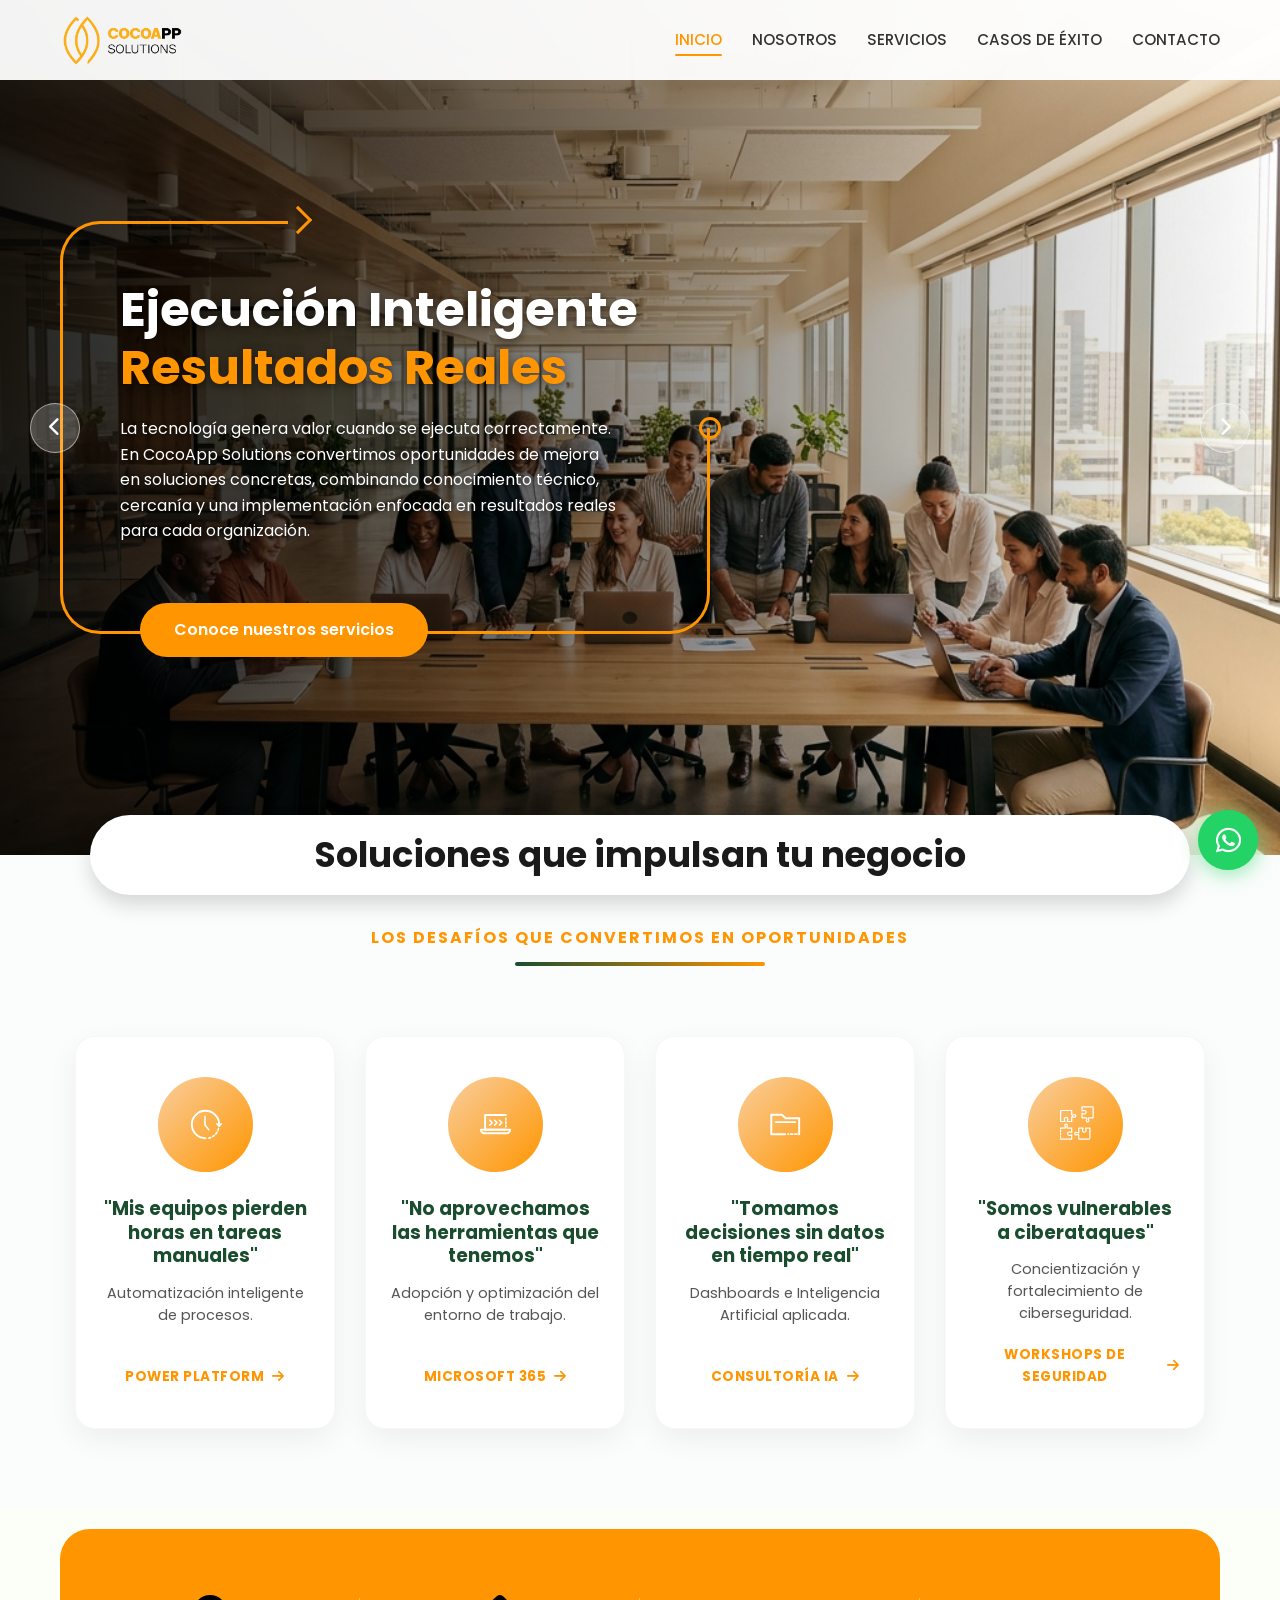
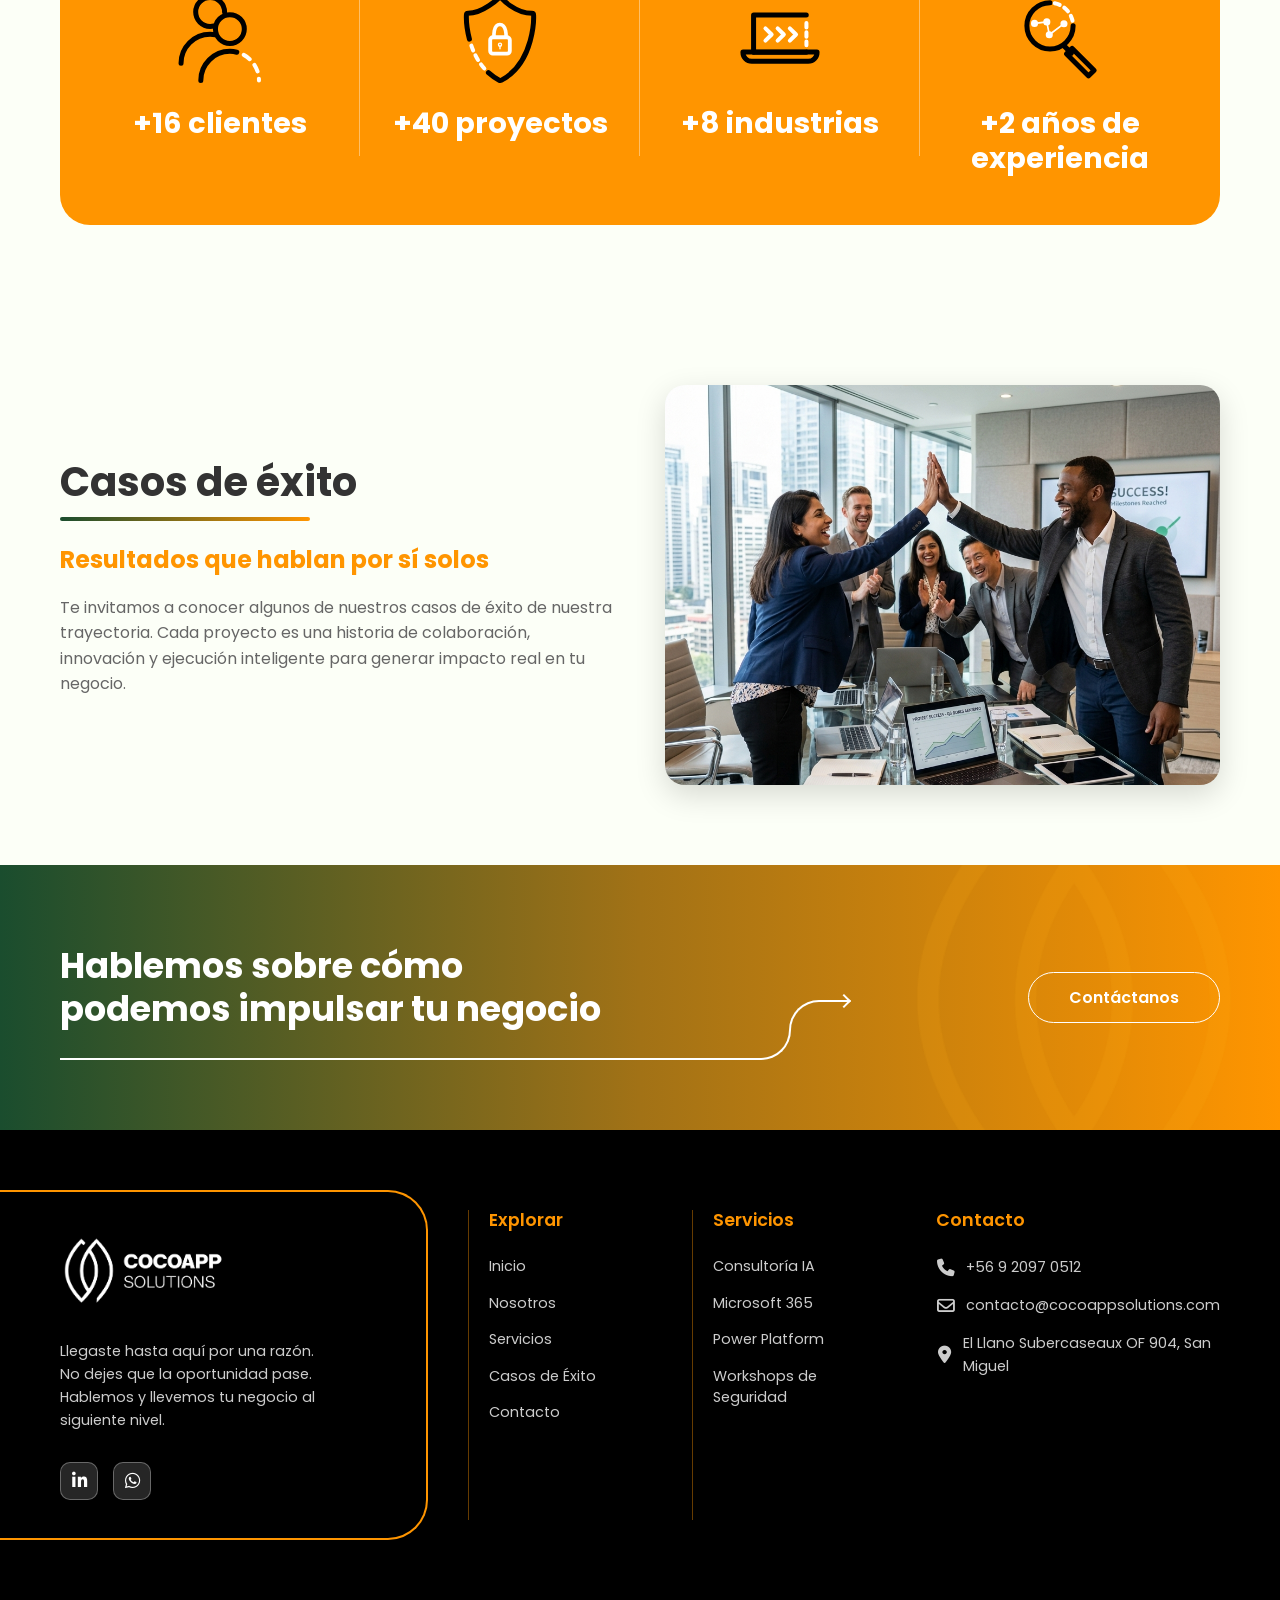
==== commit eca64b7f: "Nuevas actualizaciones para la web" ====
--- a/index.html
+++ b/index.html
@@ -41,7 +41,7 @@
         "addressCountry": "CL",
         "addressRegion": "Región Metropolitana",
         "addressLocality": "San Miguel",
-        "streetAddress": "El Llano Subercasoux OF 904"
+        "streetAddress": "El Llano Subercaseaux OF 904"
       },
       "areaServed": "Chile",
       "priceRange": "$$",
@@ -177,15 +177,16 @@
         <button class="slider-btn slider-next"><i class="fa-solid fa-chevron-right"></i></button>
 
         <!-- Decorative white pill -->
-        <div class="hero-pill"></div>
+        <div class="hero-pill">
+            <h2 class="section-title" style="font-size: 2.2rem; color: #1a1a1a; margin-bottom: 0; font-weight: 800;">Soluciones que impulsan tu negocio</h2>
+        </div>
     </section>
 
     <!-- Soluciones Section -->
     <section class="soluciones-section">
         <div class="container reveal">
             <div style="text-align: center;">
-                <h2 class="section-title" style="font-size: 2.2rem; color: #1a1a1a; margin-bottom: 5px; font-weight: 800;">Soluciones que impulsan tu negocio</h2>
-                <p class="section-subtitle" style="color: #555; font-size: 1.1rem; margin-bottom: 50px;">Los desafíos que convertimos en oportunidades</p>
+                <p class="section-subtitle hero-subtitle-bar" style="color: var(--primary-orange); font-size: 1rem; text-transform: uppercase; letter-spacing: 2px; font-weight: 700; margin-bottom: 50px;">Los desafíos que convertimos en oportunidades</p>
             </div>
             
             <div class="soluciones-grid">
@@ -330,9 +331,9 @@
                 <div class="footer-col footer-col-contact">
                     <h3 class="footer-title">Contacto</h3>
                     <ul class="footer-contact">
-                        <li><i class="fa-solid fa-phone"></i> +56 9 6509 1286</li>
+                        <li><i class="fa-solid fa-phone"></i> +56 9 2097 0512</li>
                         <li><i class="fa-regular fa-envelope"></i> contacto@cocoappsolutions.com</li>
-                        <li><i class="fa-solid fa-location-dot"></i> El Llano Subercasoux OF 904, San Miguel</li>
+                        <li><i class="fa-solid fa-location-dot"></i> El Llano Subercaseaux OF 904, San Miguel</li>
                     </ul>
                 </div>
             </div>
--- a/css/style.css
+++ b/css/style.css
@@ -435,18 +435,49 @@
     transform: translateX(-50%);
     width: 90%;
     max-width: 1100px;
-    height: 80px;
+    min-height: 80px;
     background-color: #fff;
     border-radius: 40px;
     z-index: 10;
     box-shadow: 0 10px 20px rgba(0, 0, 0, 0.15);
+    display: flex;
+    justify-content: center;
+    align-items: center;
+    text-align: center;
+    padding: 10px 20px;
+}
+
+.hero-pill .section-title {
+    padding-bottom: 0;
+}
+
+.hero-pill .section-title::after {
+    display: none;
+}
+
+.hero-subtitle-bar {
+    position: relative;
+    padding-bottom: 15px;
+    display: inline-block;
+}
+
+.hero-subtitle-bar::after {
+    content: '';
+    position: absolute;
+    bottom: 0;
+    left: 50%;
+    transform: translateX(-50%);
+    width: 250px;
+    height: 4px;
+    background: linear-gradient(90deg, #1A4D2E 0%, var(--primary-orange) 100%);
+    border-radius: 2px;
 }
 
 /* ==========================================================================
    Soluciones Section
    ========================================================================== */
 .soluciones-section {
-    padding: 120px 0 80px;
+    padding: 70px 0 80px;
     background-color: #fbfdfc; /* Off-white tint to match branding */
 }
 
@@ -1318,16 +1349,18 @@
 .servicios-areas-band {
     background: #fff;
     border-radius: 60px;
-    padding: 15px 25px 15px 40px;
-    display: flex;
-    justify-content: space-between;
-    align-items: center;
+    padding: 0 40px;
+    display: flex;
+    justify-content: center;
+    align-items: center;
+    gap: 60px;
     box-shadow: 0 15px 30px rgba(0,0,0,0.15);
-    margin: -50px auto 0;
+    margin: -60px auto 0;
     position: relative;
     z-index: 10;
     width: 95%;
-    max-width: 1200px;
+    max-width: 1100px;
+    height: 120px;
 }
 .areas-title {
     display: flex;
@@ -1345,7 +1378,7 @@
 .custom-long-arrow {
     position: relative;
     width: 25px; /* Space before the text */
-    height: 2px;
+    height: 3px;
 }
 .custom-long-arrow::before {
     content: '';
@@ -1353,7 +1386,7 @@
     right: 0;
     top: 0;
     width: 50vw; /* Extends far to the left, definitely off-screen */
-    height: 2px;
+    height: 3px;
     background-color: var(--primary-orange);
     z-index: 20; /* Ensure it stays on top of the pill's shadow/border */
 }
@@ -1361,11 +1394,11 @@
     content: '';
     position: absolute;
     right: 0;
-    top: -5px; /* Adjust so the point aligns with the 2px line */
+    top: -5px; /* Adjust so the point aligns with the 3px line */
     width: 12px;
     height: 12px;
-    border-top: 2px solid var(--primary-orange);
-    border-right: 2px solid var(--primary-orange);
+    border-top: 3px solid var(--primary-orange);
+    border-right: 3px solid var(--primary-orange);
     transform: rotate(45deg);
     z-index: 20;
 }
@@ -2394,6 +2427,7 @@
         padding: 20px 30px;
         flex-wrap: wrap;
         gap: 15px;
+        height: auto;
     }
     .custom-long-arrow {
         display: none;
@@ -2812,6 +2846,7 @@
         text-align: center;
         padding: 30px 20px;
         gap: 20px;
+        height: auto;
     }
     .custom-long-arrow {
         display: none;
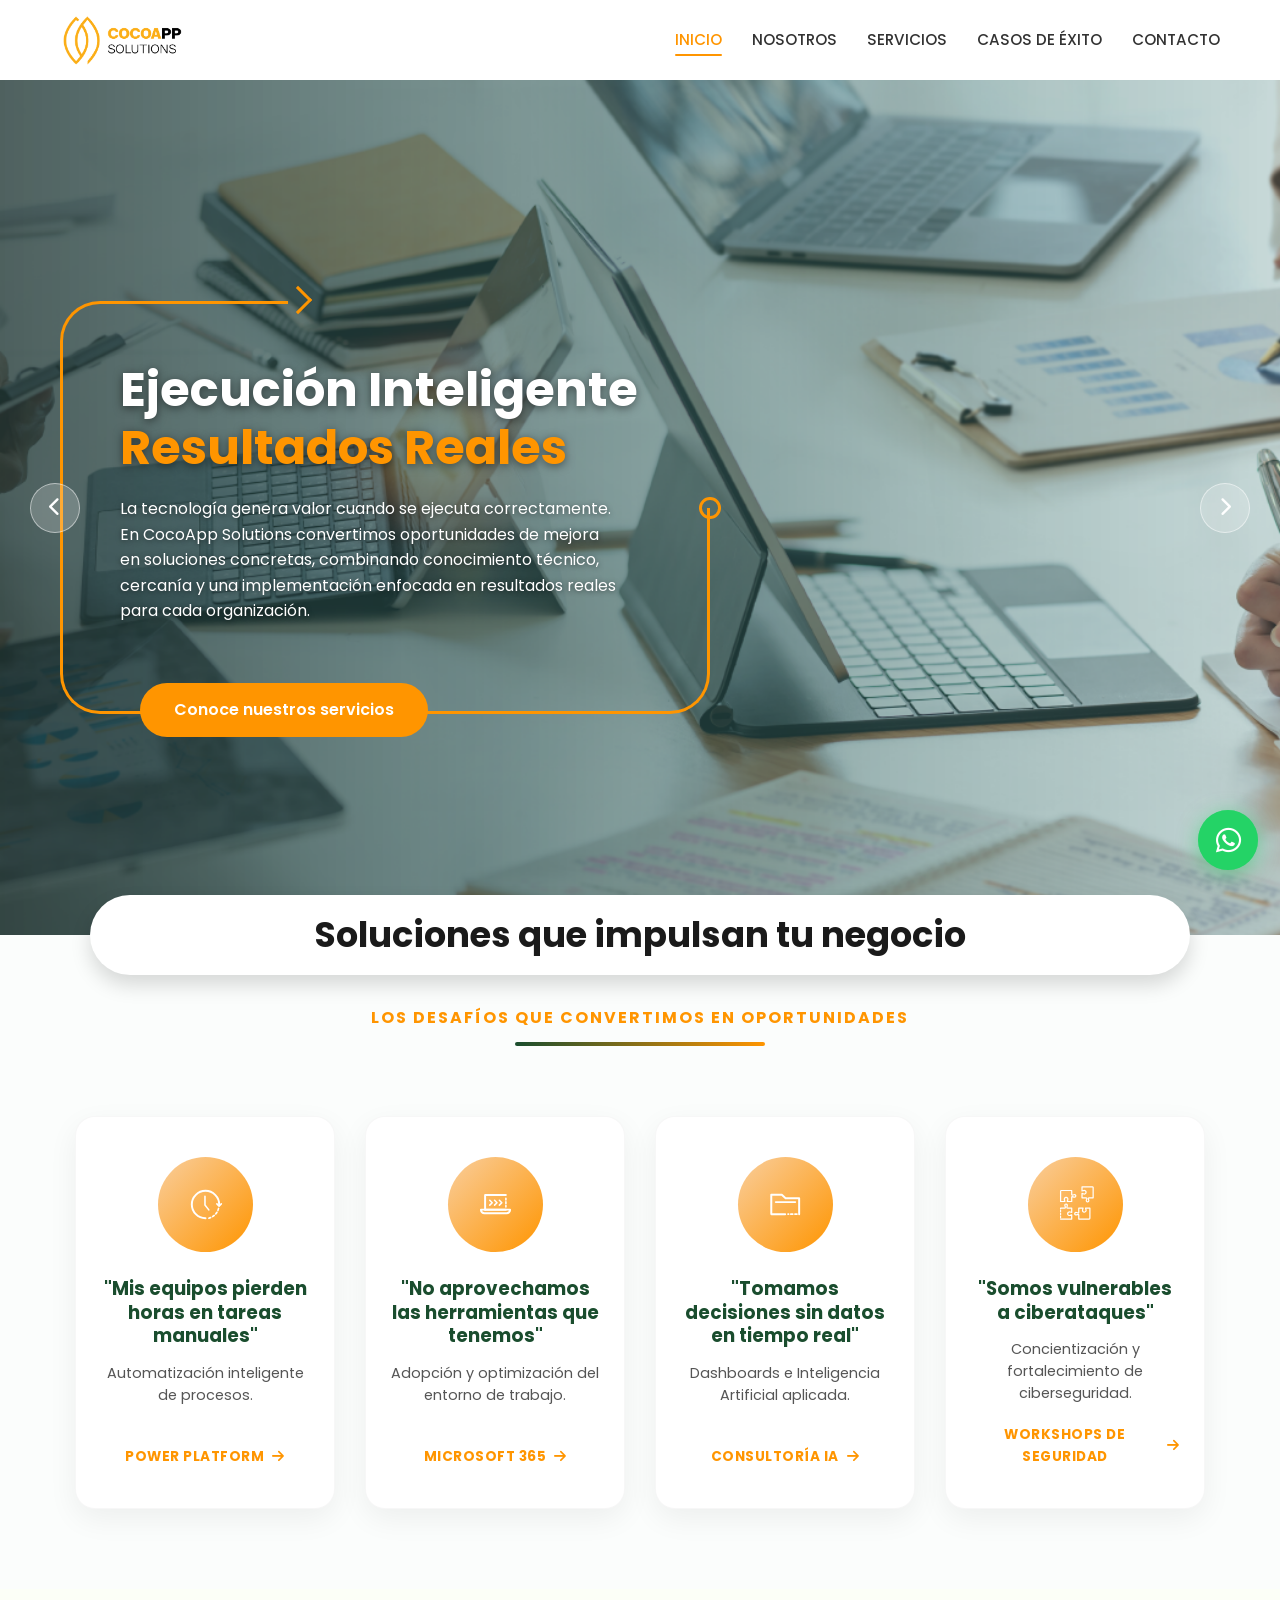
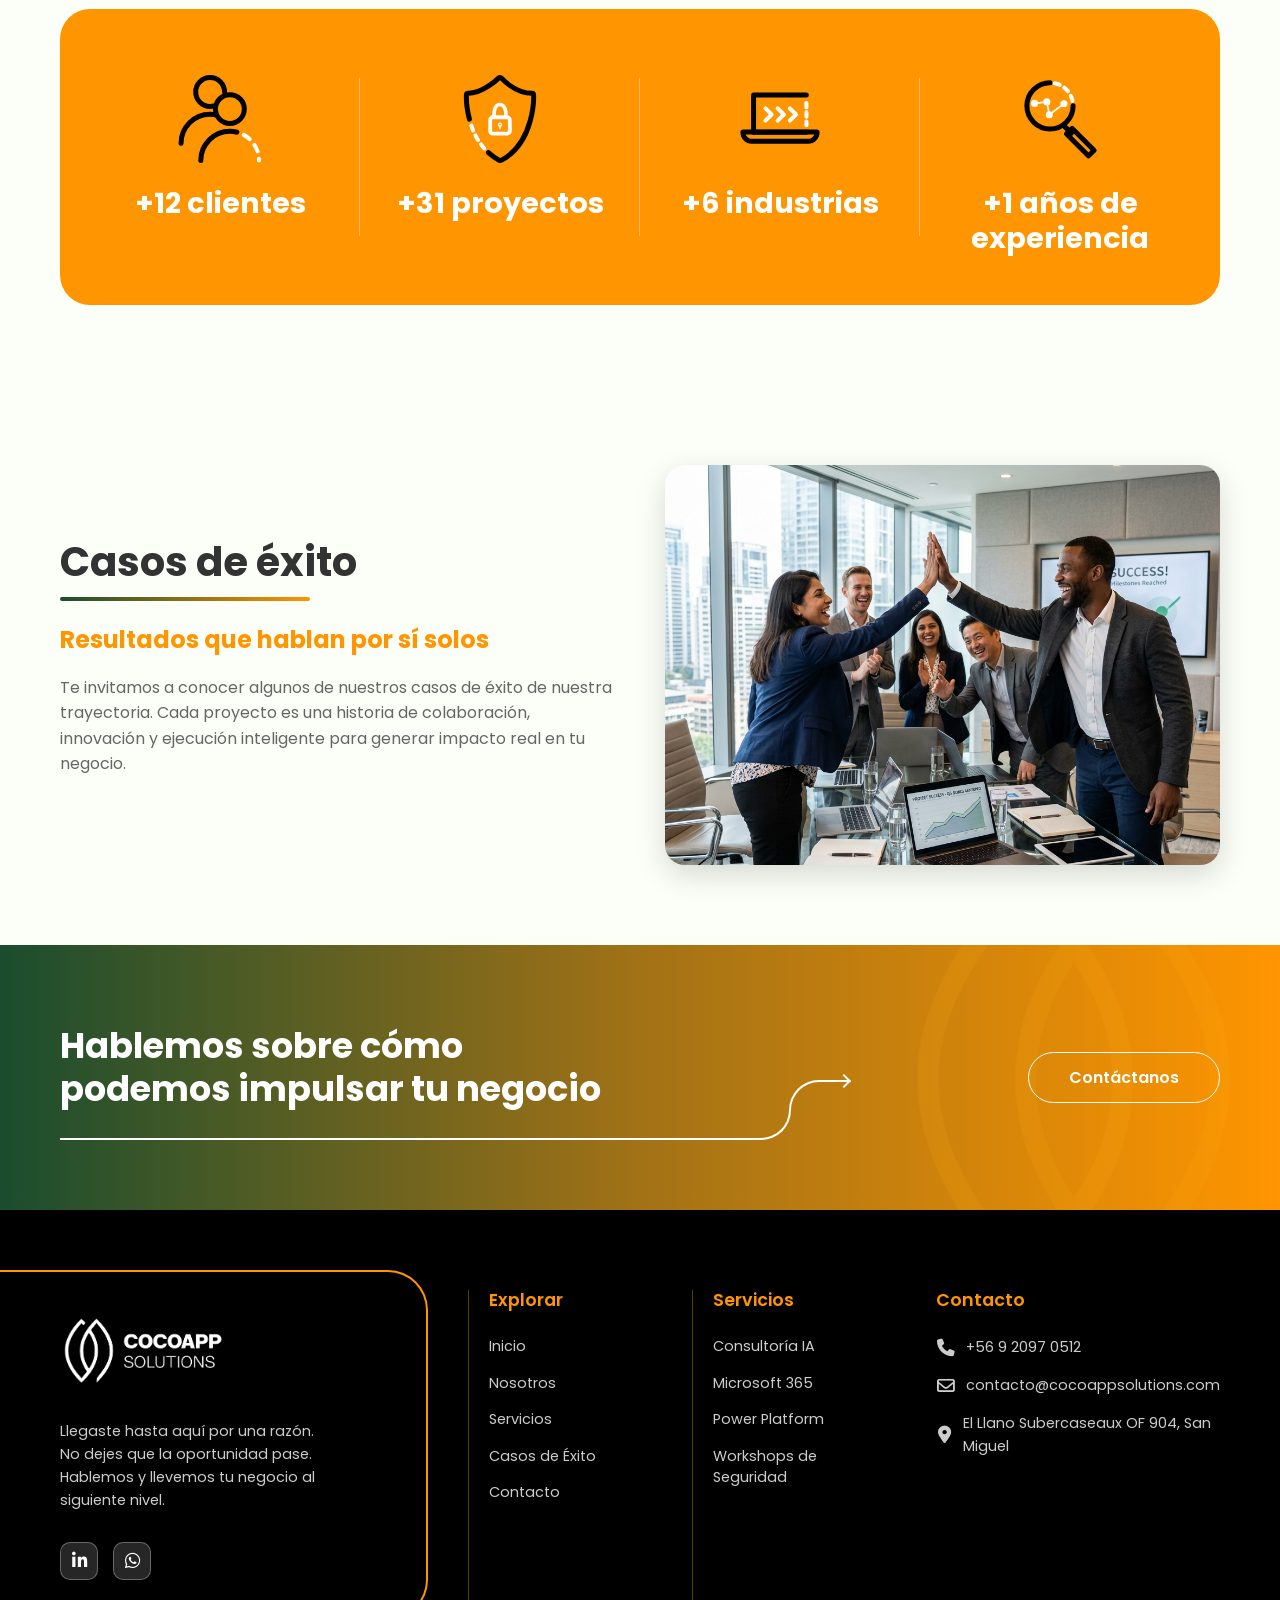
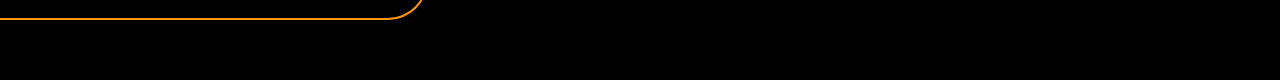
==== commit 160cc10e: "actualizacion de imagenes e informacion enviada" ====
--- a/index.html
+++ b/index.html
@@ -1,20 +1,24 @@
 <!DOCTYPE html>
 <html lang="es">
+
 <head>
     <meta charset="UTF-8">
     <link rel="icon" type="image/png" href="assets/images/logo/logoIcono.png">
     <meta name="viewport" content="width=device-width, initial-scale=1.0">
     <!-- SEO Basico -->
     <title>Consultoría Tecnológica Chile y Microsoft 365 | CocoApp Solutions</title>
-    <meta name="description" content="CocoApp Solutions: Expertos en consultoría tecnológica en Chile. Soluciones en Microsoft 365, Automatización con Power Platform, Inteligencia Artificial y Ciberseguridad.">
-    <meta name="keywords" content="Consultoría Tecnológica Chile, Microsoft 365 Chile, Automatización Power Platform, Inteligencia Artificial, Ciberseguridad">
+    <meta name="description"
+        content="CocoApp Solutions: Expertos en consultoría tecnológica en Chile. Soluciones en Microsoft 365, Automatización con Power Platform, Inteligencia Artificial y Ciberseguridad.">
+    <meta name="keywords"
+        content="Consultoría Tecnológica Chile, Microsoft 365 Chile, Automatización Power Platform, Inteligencia Artificial, Ciberseguridad">
     <meta name="author" content="CocoApp Solutions">
     <meta name="robots" content="index, follow">
 
     <!-- Open Graph / Redes Sociales -->
     <meta property="og:type" content="website">
     <meta property="og:title" content="CocoApp Solutions | Consultoría Tecnológica en Chile">
-    <meta property="og:description" content="Acompañamos tu evolución digital con soluciones reales en Microsoft 365, Power Platform, IA y Ciberseguridad corporativa.">
+    <meta property="og:description"
+        content="Acompañamos tu evolución digital con soluciones reales en Microsoft 365, Power Platform, IA y Ciberseguridad corporativa.">
     <meta property="og:image" content="https://cocoappsolutions.com/assets/images/logo/logo.png">
     <meta property="og:url" content="https://cocoapp.cl/">
     <meta property="og:site_name" content="CocoApp Solutions">
@@ -24,9 +28,10 @@
     <meta name="twitter:card" content="summary_large_image">
     <meta name="twitter:site" content="@CocoAppSolutions">
     <meta name="twitter:title" content="CocoApp Solutions | Consultoría Tecnológica en Chile">
-    <meta name="twitter:description" content="Acompañamos tu evolución digital con soluciones reales en Microsoft 365, Power Platform, IA y Ciberseguridad corporativa.">
+    <meta name="twitter:description"
+        content="Acompañamos tu evolución digital con soluciones reales en Microsoft 365, Power Platform, IA y Ciberseguridad corporativa.">
     <meta name="twitter:image" content="https://cocoappsolutions.com/assets/images/logo/logo.png">
-        <!-- Schema.org / Datos Estructurados (AEO para Inteligencia Artificial) -->
+    <!-- Schema.org / Datos Estructurados (AEO para Inteligencia Artificial) -->
     <script type="application/ld+json">
     {
       "@context": "https://schema.org",
@@ -65,31 +70,120 @@
         /* Specific styles for index.html */
         .hero {
             background-color: var(--light-bg);
-            background-image: url('assets/images/hero_inicio_bg.png'); 
-        }
-        .hero h1 { font-size: 3rem; margin-bottom: 20px; }
-        .hero p { color: var(--text-light); max-width: 500px; margin-bottom: 30px; }
-
-        .soluciones { padding: 120px 0 80px; text-align: center; }
-        .soluciones h2 { margin-bottom: 40px; font-size: 2.5rem; }
-        .cards-grid { display: grid; grid-template-columns: repeat(5, 1fr); gap: 20px; margin-top: 40px; }
-        .card { background-color: #f5f5f5; height: 300px; border-radius: 20px; transition: transform var(--transition-fast); }
-        .card:hover { transform: translateY(-10px); }
-
-        .banner-datos { padding: 20px 0 80px; }
-        .datos-grid { background-color: var(--primary-orange); border-radius: 30px; padding: 50px 20px; display: flex; justify-content: space-between; }
-        .dato-item { flex: 1; text-align: center; position: relative; }
-        .dato-item:not(:last-child)::after { content: ''; position: absolute; top: 10%; right: 0; width: 1px; height: 80%; background-color: rgba(255, 255, 255, 0.4); }
-        .dato-item img.dato-icon { width: 120px; height: auto; margin-bottom: 0; display: inline-block; transform: scale(1.8); }
-        .dato-item h3 { color: #fff; font-size: 1.8rem; font-weight: 700; margin: 0; }
-
-        .casos-preview { padding: 80px 0; }
-        .casos-container { display: grid; grid-template-columns: 1fr 1fr; gap: 50px; align-items: center; }
-        .casos-img-placeholder { background-color: #fff; background-image: url('assets/images/caso_preview_img.png'); background-size: cover; background-position: center; box-shadow: 0 10px 30px rgba(0, 0, 0, 0.15); border-radius: 20px; height: 400px; display: flex; align-items: center; justify-content: center; }
-        .casos-img-placeholder h2 { display: none; }
-
+        }
+
+        .hero h1 {
+            font-size: 3rem;
+            margin-bottom: 20px;
+        }
+
+        .hero p {
+            color: var(--text-light);
+            max-width: 500px;
+            margin-bottom: 30px;
+        }
+
+        .soluciones {
+            padding: 120px 0 80px;
+            text-align: center;
+        }
+
+        .soluciones h2 {
+            margin-bottom: 40px;
+            font-size: 2.5rem;
+        }
+
+        .cards-grid {
+            display: grid;
+            grid-template-columns: repeat(5, 1fr);
+            gap: 20px;
+            margin-top: 40px;
+        }
+
+        .card {
+            background-color: #f5f5f5;
+            height: 300px;
+            border-radius: 20px;
+            transition: transform var(--transition-fast);
+        }
+
+        .card:hover {
+            transform: translateY(-10px);
+        }
+
+        .banner-datos {
+            padding: 20px 0 80px;
+        }
+
+        .datos-grid {
+            background-color: var(--primary-orange);
+            border-radius: 30px;
+            padding: 50px 20px;
+            display: flex;
+            justify-content: space-between;
+        }
+
+        .dato-item {
+            flex: 1;
+            text-align: center;
+            position: relative;
+        }
+
+        .dato-item:not(:last-child)::after {
+            content: '';
+            position: absolute;
+            top: 10%;
+            right: 0;
+            width: 1px;
+            height: 80%;
+            background-color: rgba(255, 255, 255, 0.4);
+        }
+
+        .dato-item img.dato-icon {
+            width: 120px;
+            height: auto;
+            margin-bottom: 0;
+            display: inline-block;
+            transform: scale(1.8);
+        }
+
+        .dato-item h3 {
+            color: #fff;
+            font-size: 1.8rem;
+            font-weight: 700;
+            margin: 0;
+        }
+
+        .casos-preview {
+            padding: 80px 0;
+        }
+
+        .casos-container {
+            display: grid;
+            grid-template-columns: 1fr 1fr;
+            gap: 50px;
+            align-items: center;
+        }
+
+        .casos-img-placeholder {
+            background-color: #fff;
+            background-image: url('assets/images/caso_preview_img.png');
+            background-size: cover;
+            background-position: center;
+            box-shadow: 0 10px 30px rgba(0, 0, 0, 0.15);
+            border-radius: 20px;
+            height: 400px;
+            display: flex;
+            align-items: center;
+            justify-content: center;
+        }
+
+        .casos-img-placeholder h2 {
+            display: none;
+        }
     </style>
 </head>
+
 <body>
     <div class="scroll-progress-bar" id="scrollProgressBar"></div>
 
@@ -99,7 +193,8 @@
             <a href="index.html" class="logo">
                 <img src="assets/images/logo/logo.png" alt="CocoApp Solutions">
             </a>
-            <div class="menu-toggle"><i class="fa-solid fa-bars"></i></div><nav class="nav-links">
+            <div class="menu-toggle"><i class="fa-solid fa-bars"></i></div>
+            <nav class="nav-links">
                 <a href="index.html" class="active">Inicio</a>
                 <a href="nosotros.html">Nosotros</a>
                 <a href="servicios.html">Servicios</a>
@@ -114,7 +209,7 @@
         <!-- Slider Track -->
         <div class="slider-track">
             <!-- Slide 1 -->
-            <div class="slide active" style="background-image: url('assets/images/hero_inicio_bg.png');">
+            <div class="slide active" style="background-image: url('assets/images/BANNER WEB-INICIO.png');">
                 <div class="container reveal">
                     <div class="hero-content-wrapper">
                         <div class="hero-border">
@@ -126,14 +221,17 @@
                         </div>
                         <div class="hero-content">
                             <h1>Ejecución Inteligente<br><span class="highlight-text">Resultados Reales</span></h1>
-                            <p>La tecnología genera valor cuando se ejecuta correctamente. En CocoApp Solutions convertimos oportunidades de mejora en soluciones concretas, combinando conocimiento técnico, cercanía y una implementación enfocada en resultados reales para cada organización.</p>
+                            <p>La tecnología genera valor cuando se ejecuta correctamente. En CocoApp Solutions
+                                convertimos oportunidades de mejora en soluciones concretas, combinando conocimiento
+                                técnico, cercanía y una implementación enfocada en resultados reales para cada
+                                organización.</p>
                         </div>
                         <a href="servicios.html" class="btn btn-primary">Conoce nuestros servicios</a>
                     </div>
                 </div>
             </div>
             <!-- Slide 2 -->
-            <div class="slide slide-right" style="background-image: url('assets/images/hero_inicio_bg_2.png');">
+            <div class="slide slide-right needs-gradient" style="background-image: url('assets/images/BANNER WEB-INICIO-2.jpeg');">
                 <div class="container">
                     <div class="hero-content-wrapper">
                         <div class="hero-border">
@@ -145,14 +243,16 @@
                         </div>
                         <div class="hero-content">
                             <h1>Innovación Continua<br><span class="highlight-text">Para Tu Negocio</span></h1>
-                            <p>Aceleramos el proceso de transformación digital con herramientas líderes y un equipo humano altamente calificado, asegurando que cada paso aporte al crecimiento sostenible de tu empresa.</p>
+                            <p>Aceleramos el proceso de transformación digital con herramientas líderes y un equipo
+                                humano altamente calificado, asegurando que cada paso aporte al crecimiento sostenible
+                                de tu empresa.</p>
                         </div>
                         <a href="servicios.html" class="btn btn-primary">Conoce nuestros servicios</a>
                     </div>
                 </div>
             </div>
             <!-- Slide 3 -->
-            <div class="slide" style="background-image: url('assets/images/hero_inicio_bg_3.png');">
+            <div class="slide needs-gradient" style="background-image: url('assets/images/BANNER WEB-INICIO-3.jpeg');">
                 <div class="container">
                     <div class="hero-content-wrapper">
                         <div class="hero-border">
@@ -164,7 +264,9 @@
                         </div>
                         <div class="hero-content">
                             <h1>Soluciones a Medida<br><span class="highlight-text">Visión de Futuro</span></h1>
-                            <p>Entendemos las necesidades particulares de cada industria y diseñamos estrategias tecnológicas que no solo resuelven los problemas de hoy, sino que te preparan para los retos de mañana.</p>
+                            <p>Entendemos las necesidades particulares de cada industria y diseñamos estrategias
+                                tecnológicas que no solo resuelven los problemas de hoy, sino que te preparan para los
+                                retos de mañana.</p>
                         </div>
                         <a href="servicios.html" class="btn btn-primary">Conoce nuestros servicios</a>
                     </div>
@@ -178,7 +280,8 @@
 
         <!-- Decorative white pill -->
         <div class="hero-pill">
-            <h2 class="section-title" style="font-size: 2.2rem; color: #1a1a1a; margin-bottom: 0; font-weight: 800;">Soluciones que impulsan tu negocio</h2>
+            <h2 class="section-title" style="font-size: 2.2rem; color: #1a1a1a; margin-bottom: 0; font-weight: 800;">
+                Soluciones que impulsan tu negocio</h2>
         </div>
     </section>
 
@@ -186,9 +289,11 @@
     <section class="soluciones-section">
         <div class="container reveal">
             <div style="text-align: center;">
-                <p class="section-subtitle hero-subtitle-bar" style="color: var(--primary-orange); font-size: 1rem; text-transform: uppercase; letter-spacing: 2px; font-weight: 700; margin-bottom: 50px;">Los desafíos que convertimos en oportunidades</p>
-            </div>
-            
+                <p class="section-subtitle hero-subtitle-bar"
+                    style="color: var(--primary-orange); font-size: 1rem; text-transform: uppercase; letter-spacing: 2px; font-weight: 700; margin-bottom: 50px;">
+                    Los desafíos que convertimos en oportunidades</p>
+            </div>
+
             <div class="soluciones-grid">
                 <!-- Tarjeta 1 -->
                 <a href="servicios.html" class="solucion-card">
@@ -199,7 +304,7 @@
                     <p class="solucion-desc">Automatización inteligente de procesos.</p>
                     <span class="solucion-link">Power Platform <i class="fa-solid fa-arrow-right"></i></span>
                 </a>
-                
+
                 <!-- Tarjeta 2 -->
                 <a href="servicios.html" class="solucion-card">
                     <div class="solucion-icon">
@@ -209,7 +314,7 @@
                     <p class="solucion-desc">Adopción y optimización del entorno de trabajo.</p>
                     <span class="solucion-link">Microsoft 365 <i class="fa-solid fa-arrow-right"></i></span>
                 </a>
-                
+
                 <!-- Tarjeta 3 -->
                 <a href="servicios.html" class="solucion-card">
                     <div class="solucion-icon">
@@ -219,7 +324,7 @@
                     <p class="solucion-desc">Dashboards e Inteligencia Artificial aplicada.</p>
                     <span class="solucion-link">Consultoría IA <i class="fa-solid fa-arrow-right"></i></span>
                 </a>
-                
+
                 <!-- Tarjeta 4 -->
                 <a href="servicios.html" class="solucion-card">
                     <div class="solucion-icon">
@@ -264,7 +369,9 @@
                 <div class="casos-content">
                     <h2 class="casos-title">Casos de éxito</h2>
                     <h3 class="casos-subtitle">Resultados que hablan por sí solos</h3>
-                    <p>Te invitamos a conocer algunos de nuestros casos de éxito de nuestra trayectoria. Cada proyecto es una historia de colaboración, innovación y ejecución inteligente para generar impacto real en tu negocio.</p>
+                    <p>Te invitamos a conocer algunos de nuestros casos de éxito de nuestra trayectoria. Cada proyecto
+                        es una historia de colaboración, innovación y ejecución inteligente para generar impacto real en
+                        tu negocio.</p>
                 </div>
                 <div class="casos-img-placeholder">
                 </div>
@@ -299,12 +406,16 @@
                     <a href="index.html" class="footer-logo">
                         <img src="assets/images/logo/logo.png" alt="CocoApp Solutions">
                     </a>
-                    <p class="footer-text">Llegaste hasta aquí por una razón.<br>No dejes que la oportunidad pase.<br>Hablemos y llevemos tu negocio al<br>siguiente nivel.</p>
+                    <p class="footer-text">Llegaste hasta aquí por una razón.<br>No dejes que la oportunidad
+                        pase.<br>Hablemos y llevemos tu negocio al<br>siguiente nivel.</p>
                     <div class="social-icons">
-                        <a href="https://www.linkedin.com/company/cocoapp-solutions" class="social-icon linkedin" target="_blank" rel="noopener" title="LinkedIn CocoApp Solutions">
+                        <a href="https://www.linkedin.com/company/cocoapp-solutions" class="social-icon linkedin"
+                            target="_blank" rel="noopener" title="LinkedIn CocoApp Solutions">
                             <i class="fa-brands fa-linkedin-in"></i>
                         </a>
-                        <a href="https://wa.me/56920970512?text=Hola%20CocoApp%20Solutions%2C%20me%20gustar%C3%ADa%20obtener%20m%C3%A1s%20informaci%C3%B3n%20sobre%20sus%20servicios." class="social-icon whatsapp" target="_blank" rel="noopener" title="WhatsApp CocoApp Solutions">
+                        <a href="https://wa.me/56920970512?text=Hola%20CocoApp%20Solutions%2C%20me%20gustar%C3%ADa%20obtener%20m%C3%A1s%20informaci%C3%B3n%20sobre%20sus%20servicios."
+                            class="social-icon whatsapp" target="_blank" rel="noopener"
+                            title="WhatsApp CocoApp Solutions">
                             <i class="fa-brands fa-whatsapp"></i>
                         </a>
                     </div>
@@ -345,11 +456,12 @@
         <i class="fa-solid fa-chevron-up"></i>
     </button>
     <!-- WhatsApp Floating Button -->
-    <a href="https://wa.me/56920970512?text=Hola%20CocoApp%20Solutions%2C%20me%20gustar%C3%ADa%20obtener%20m%C3%A1s%20informaci%C3%B3n%20sobre%20sus%20servicios." class="whatsapp-float" target="_blank" rel="noopener" title="Escríbenos por WhatsApp">
+    <a href="https://wa.me/56920970512?text=Hola%20CocoApp%20Solutions%2C%20me%20gustar%C3%ADa%20obtener%20m%C3%A1s%20informaci%C3%B3n%20sobre%20sus%20servicios."
+        class="whatsapp-float" target="_blank" rel="noopener" title="Escríbenos por WhatsApp">
         <i class="fa-brands fa-whatsapp"></i>
     </a>
 
     <script src="js/main.js"></script>
 </body>
-</html>
-
+
+</html>
--- a/css/style.css
+++ b/css/style.css
@@ -60,6 +60,7 @@
     color: var(--text-dark);
     line-height: 1.6;
     overflow-x: hidden;
+    padding-top: 80px;
 }
 
 a {
@@ -247,14 +248,14 @@
     z-index: 1;
 }
 
-.slide::before {
+.slide.needs-gradient::before {
     content: '';
     position: absolute;
     top: 0;
     left: 0;
     width: 100%;
     height: 100%;
-    background: linear-gradient(to right, rgba(0,0,0,0.85) 0%, rgba(0,0,0,0) 100%);
+    background: linear-gradient(to right, rgba(17,124,138,0.65) 0%, rgba(17,124,138,0) 100%);
     z-index: 1;
 }
 
@@ -334,8 +335,8 @@
     justify-content: flex-end;
 }
 
-.slide-right::before {
-    background: linear-gradient(to left, rgba(0,0,0,0.85) 0%, rgba(0,0,0,0) 100%);
+.slide.slide-right.needs-gradient::before {
+    background: linear-gradient(to left, rgba(17,124,138,0.65) 0%, rgba(17,124,138,0) 100%);
 }
 
 .slide-right .hero-content-wrapper {
@@ -956,20 +957,14 @@
    ========================================================================== */
 .nosotros-hero {
     position: relative;
-    padding: 180px 0 150px;
-    background-image: url('../assets/images/hero_nosotros_bg.png');
+    padding: 160px 0 200px;
+    background-image: url('../assets/images/BANNER WEB-NOSOTROS.png');
     background-size: cover;
     background-position: center center;
     color: var(--text-dark);
 }
 
-.nosotros-hero::before {
-    content: '';
-    position: absolute;
-    top: 0; left: 0; width: 100%; height: 100%;
-    background: linear-gradient(to right, rgba(255, 149, 0, 1) 0%, rgba(255, 149, 0, 0.9) 45%, rgba(255, 149, 0, 0) 80%);
-    z-index: 1;
-}
+
 
 .nosotros-hero .container {
     position: relative;
@@ -1023,7 +1018,7 @@
 /* Timeline Section */
 .timeline-section {
     background: linear-gradient(to right, #1FA2B8 0%, #0A5C66 100%);
-    padding: 30px 0 100px; /* Add some top padding so text isn't stuck to the wave */
+    padding: 20px 0 100px;
     color: #fff;
     position: relative;
 }
@@ -1052,63 +1047,111 @@
     font-weight: 800;
 }
 
-.timeline-path {
+/* ---- Serpentine Timeline ---- */
+.timeline-serpentine {
     flex: 2;
-    display: flex;
-    justify-content: space-between;
-    align-items: flex-start;
-    position: relative;
-}
-
-.timeline-step {
-    flex: 1;
-    text-align: center;
-    position: relative;
-    padding: 0 10px;
-}
-
-.timeline-step:not(:last-child)::after {
-    content: '';
-    position: absolute;
-    top: 20px; /* Vertically centered relative to the 60px icon box */
-    right: -25px; /* Pull it right to span the gap between columns */
-    width: 50px;
-    height: 20px;
-    background-image: url("data:image/svg+xml,%3Csvg xmlns='http://www.w3.org/2000/svg' viewBox='0 0 50 20'%3E%3Cpath d='M0 10h45M35 2l10 8-10 8' fill='none' stroke='%23ffffff' stroke-width='2' stroke-linejoin='round' stroke-linecap='round'/%3E%3C/svg%3E");
-    background-size: contain;
+    display: grid;
+    grid-template-columns: 1fr 80px 1fr;
+    grid-template-rows: repeat(6, auto);
+    position: relative;
+    row-gap: 0;
+    column-gap: 0;
+}
+
+/* Individual curved arrows in the middle column */
+.serp-arrow {
+    width: 100%;
+    height: 60px;
+    background-size: 100% 100%;
     background-repeat: no-repeat;
-    background-position: center;
-    z-index: 2;
-}
-
-.timeline-step:nth-child(3)::after {
-    /* The arrow before the final "Futuro" step is orange */
-    background-image: url("data:image/svg+xml,%3Csvg xmlns='http://www.w3.org/2000/svg' viewBox='0 0 50 20'%3E%3Cpath d='M0 10h45M35 2l10 8-10 8' fill='none' stroke='%23ff9500' stroke-width='2' stroke-linejoin='round' stroke-linecap='round'/%3E%3C/svg%3E");
-}
-
-.timeline-icon {
-    width: 60px;
-    height: 60px;
+    align-self: center;
+    margin-top: -70px;
+    margin-bottom: -70px;
+}
+
+/* Arrow from right column to left column */
+.serp-arrow-r2l {
+    background-image: url("data:image/svg+xml,%3Csvg xmlns='http://www.w3.org/2000/svg' viewBox='0 0 100 50' preserveAspectRatio='none'%3E%3Cpath d='M90 5 L10 45' fill='none' stroke='%23FF9500' stroke-width='2.5' stroke-linecap='round'/%3E%3Cpath d='M18 33 L10 45 L25 46' fill='none' stroke='%23FF9500' stroke-width='2.5' stroke-linecap='round' stroke-linejoin='round'/%3E%3C/svg%3E");
+}
+
+/* Arrow from left column to right column */
+.serp-arrow-l2r {
+    background-image: url("data:image/svg+xml,%3Csvg xmlns='http://www.w3.org/2000/svg' viewBox='0 0 100 50' preserveAspectRatio='none'%3E%3Cpath d='M10 5 L90 45' fill='none' stroke='%23FF9500' stroke-width='2.5' stroke-linecap='round'/%3E%3Cpath d='M82 33 L90 45 L75 46' fill='none' stroke='%23FF9500' stroke-width='2.5' stroke-linecap='round' stroke-linejoin='round'/%3E%3C/svg%3E");
+}
+
+/* Each node: circle + text in a flex row */
+.serp-node {
+    display: flex;
+    align-items: center;
+    gap: 15px;
+    position: relative;
+    z-index: 1;
+    padding: 0;
+}
+
+/* Right-side items go in column 3 */
+.serp-node-right {
+    grid-column: 3;
+    margin-top: -35px;
+}
+
+/* Left-side items go in column 1 */
+.serp-node-left {
+    grid-column: 1;
+    justify-content: flex-end;
+    margin-top: -35px;
+}
+
+/* Circle icon */
+.serp-circle {
+    width: 75px;
+    height: 75px;
+    min-width: 75px;
     background-color: #fff;
     border-radius: 50%;
     display: flex;
     align-items: center;
     justify-content: center;
-    margin: 0 auto 15px;
-    font-size: 1.5rem;
-    color: var(--text-dark);
-    border: 2px solid transparent;
-}
-
-.timeline-step h3 {
-    font-size: 1.2rem;
-    margin-bottom: 10px;
+    border: 3px solid rgba(255, 255, 255, 0.4);
+    box-shadow: 0 4px 20px rgba(0, 0, 0, 0.15),
+                0 0 30px rgba(255, 255, 255, 0.1);
+    position: relative;
+    z-index: 2;
+}
+
+.serp-circle-future {
+    outline: 2px solid var(--primary-orange);
+    outline-offset: 4px;
+}
+
+.serp-circle .nosotros-icon {
+    width: 80px;
+    height: auto;
+    transform: scale(1.8);
+}
+
+/* Text */
+.serp-text h3 {
+    font-size: 1.25rem;
+    font-weight: 800;
     color: #fff;
-}
-
-.timeline-step p {
-    font-size: 0.8rem;
-    color: rgba(255, 255, 255, 0.8);
+    margin-bottom: 5px;
+}
+
+.serp-text p {
+    font-size: 0.82rem;
+    color: rgba(255, 255, 255, 0.85);
+    line-height: 1.5;
+    max-width: 210px;
+}
+
+/* Left items: text should be right-aligned */
+.serp-node-left .serp-text {
+    text-align: right;
+}
+
+.serp-node-left .serp-text p {
+    margin-left: auto;
 }
 
 /* Section Title Band */
@@ -1321,9 +1364,9 @@
 
 /* Hero Section */
 .servicios-hero {
-    background: linear-gradient(90deg, rgba(17,124,138,0.95) 0%, rgba(17,124,138,0.2) 100%), url('../assets/images/hero_servicios_bg.png') center/cover;
+    background: url('../assets/images/BANNER WEB-SERVICIOS.png') center top/cover;
     background-color: #117C8A; /* Fallback color */
-    padding: 100px 0 120px;
+    padding: 80px 0 130px;
     color: #fff;
 }
 .servicios-hero .subtitle {
@@ -1592,18 +1635,12 @@
 
 .casos-hero {
     position: relative;
-    background-image: url('../assets/images/hero_casos_bg.png');
+    background-image: url('../assets/images/BANNER WEB-CASOS DE EXITO.png');
     background-size: cover;
     background-position: center;
-    padding: 150px 0 100px;
-}
-.casos-hero::before {
-    content: '';
-    position: absolute;
-    top: 0; left: 0; width: 100%; height: 100%;
-    background: linear-gradient(90deg, rgba(0,0,0,0.8) 0%, rgba(0,0,0,0.2) 100%);
-    z-index: 1;
-}
+    padding: 70px 0 100px;
+}
+
 .casos-hero .container {
     position: relative;
     z-index: 2;
@@ -1741,8 +1778,8 @@
 .caso-client-logo {
     position: relative;
     z-index: 2;
-    max-width: 80%;
-    max-height: 100px;
+    max-width: 95%;
+    max-height: 180px;
     filter: brightness(0) invert(1);
 }
 .caso-content-new {
@@ -1880,18 +1917,11 @@
 /* Hero Contacto */
 .contacto-hero {
     background-color: var(--light-bg);
-    background-image: url('../assets/images/hero_contacto_bg.png');
+    background-image: url('../assets/images/BANNER WEB-CONTACTO.png');
     background-size: cover;
     background-position: center;
     position: relative;
-    padding: 180px 0 150px;
-}
-.contacto-hero::before {
-    content: '';
-    position: absolute;
-    top: 0; left: 0; width: 100%; height: 100%;
-    background: linear-gradient(90deg, rgba(255,255,255,1) 0%, rgba(255,255,255,0.9) 35%, rgba(255,255,255,0) 65%);
-    z-index: 1;
+    padding: 100px 0 150px;
 }
 .contacto-hero .container {
     position: relative;
@@ -2373,14 +2403,8 @@
         flex-direction: column;
         gap: 30px;
     }
-    .timeline-path {
-        flex-direction: row;
-        justify-content: center;
-        flex-wrap: wrap;
-        gap: 30px;
-    }
-    .timeline-step {
-        flex: 0 0 calc(50% - 20px);
+    .timeline-serpentine {
+        grid-template-columns: 1fr 1fr;
     }
 
     /* Valores */
@@ -2789,11 +2813,23 @@
         flex-direction: column;
         gap: 30px;
     }
-    .timeline-path {
+    .timeline-serpentine {
+        grid-template-columns: 1fr;
+    }
+    .serp-node-right,
+    .serp-node-left {
+        grid-column: 1;
+        justify-content: center;
         flex-direction: column;
-        gap: 20px;
-    }
-    .timeline-step:not(:last-child)::after {
+    }
+    .serp-node-left .serp-text,
+    .serp-node-right .serp-text {
+        text-align: center;
+    }
+    .serp-node-left .serp-text p {
+        margin: 0 auto;
+    }
+    .serp-line-svg {
         display: none;
     }
     .equipo-grid {
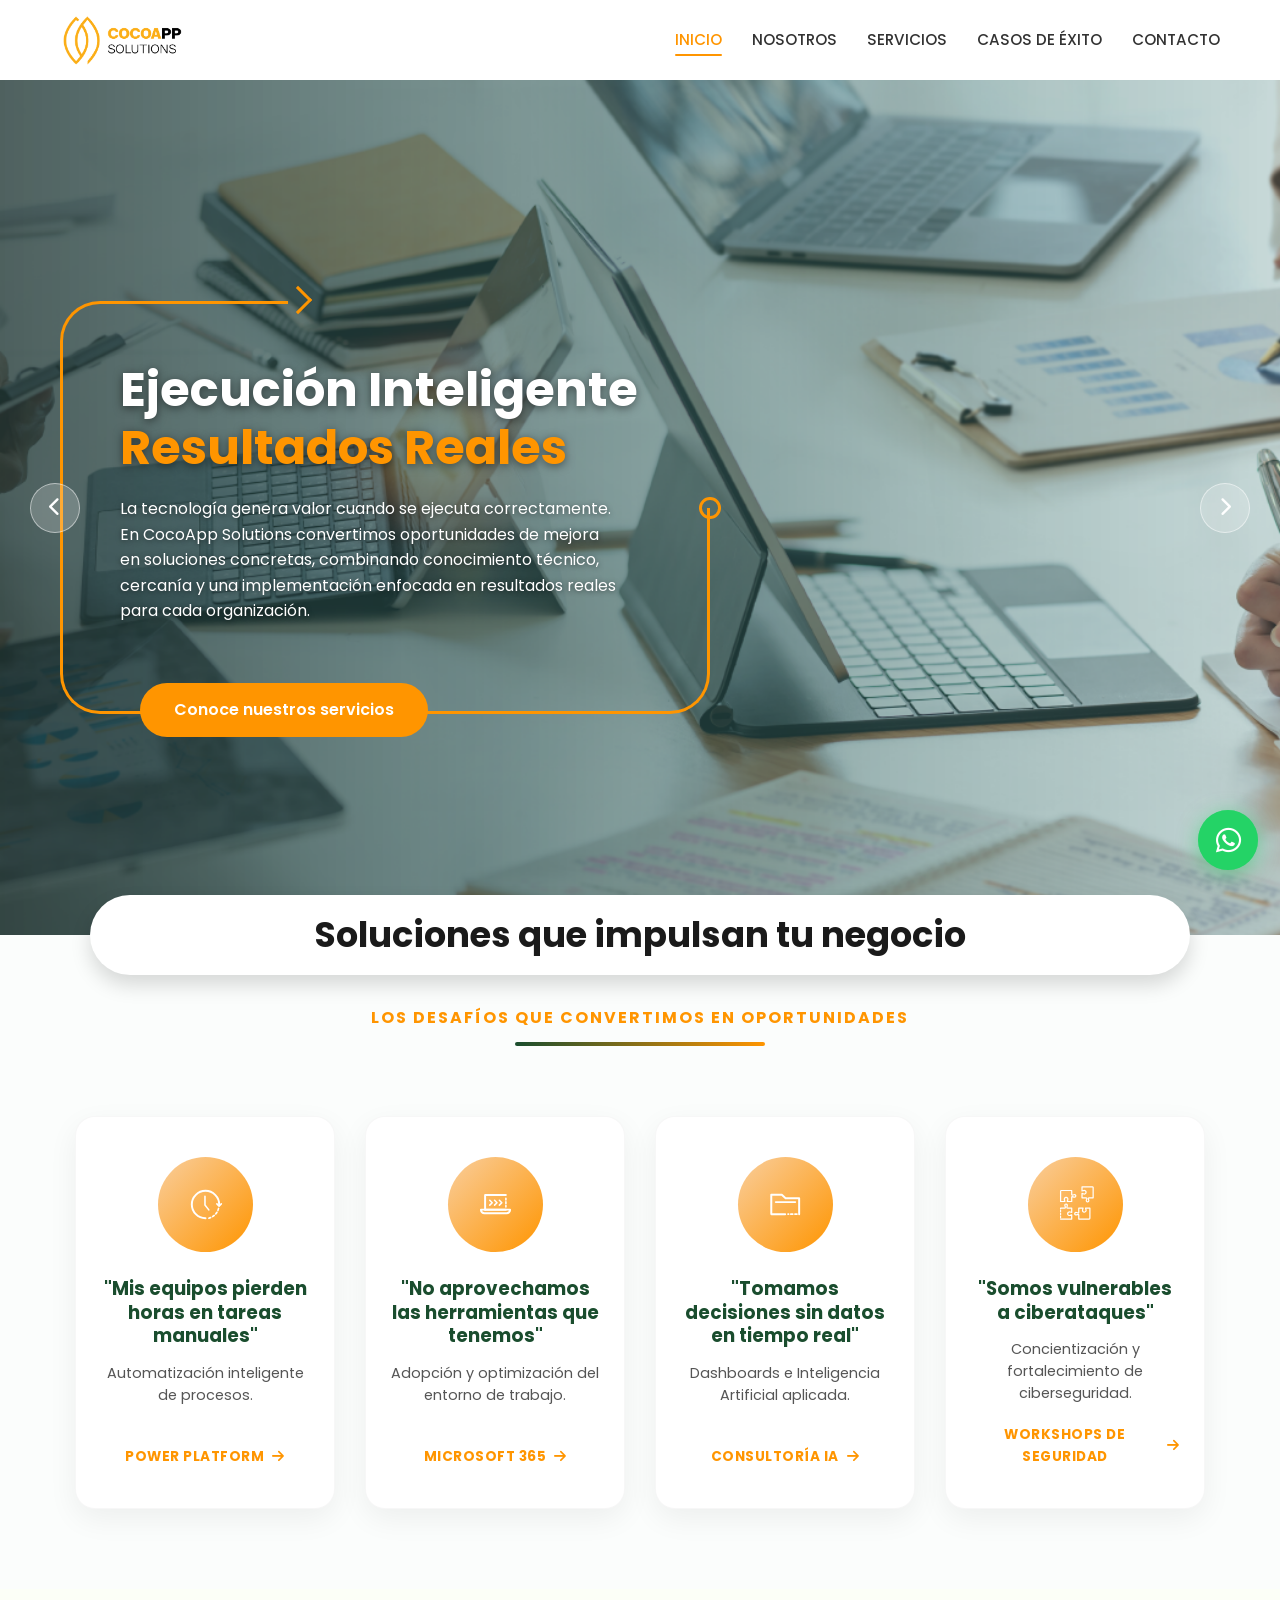
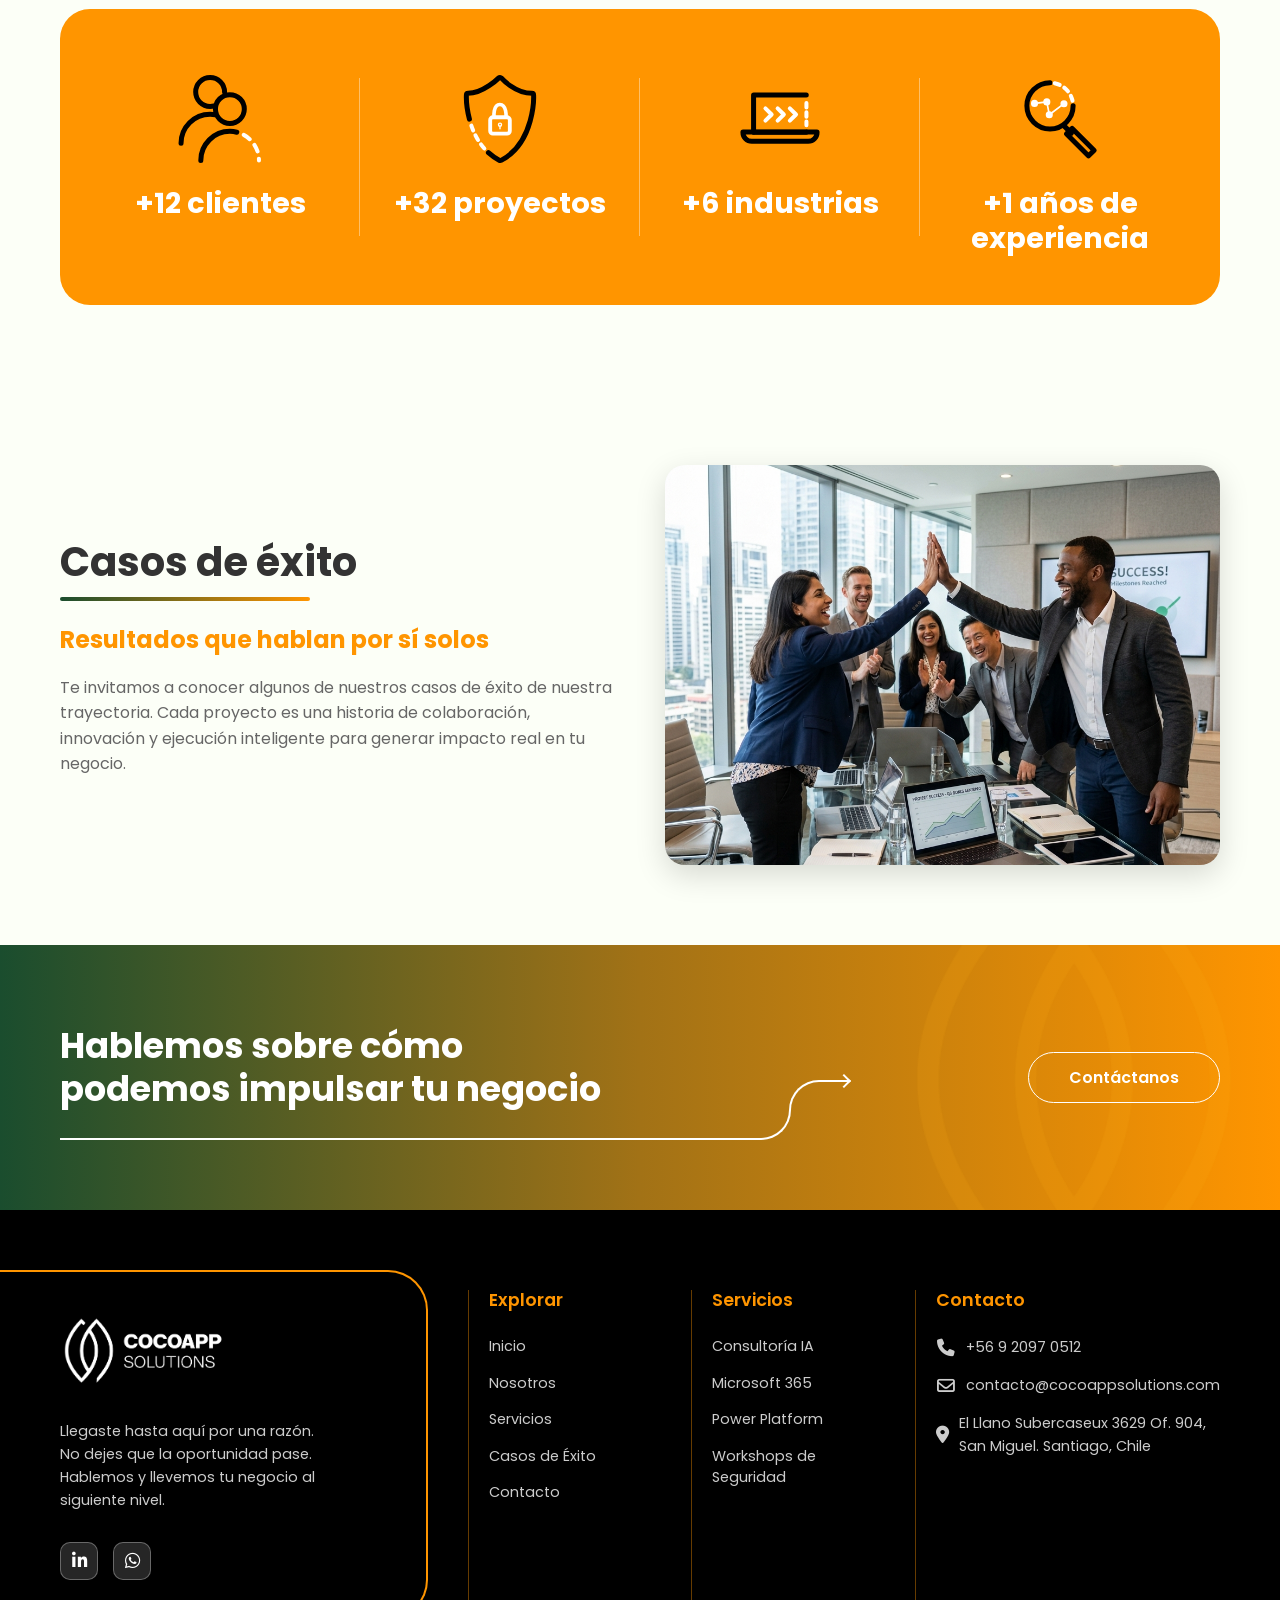
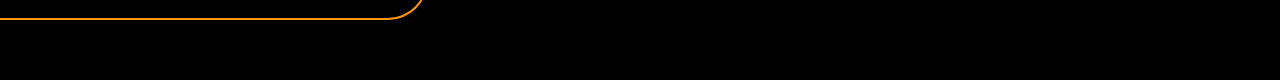
==== commit 238b88c4: "Ultimos cambios Errores sitio Cococap" ====
--- a/index.html
+++ b/index.html
@@ -439,12 +439,13 @@
                         <li><a href="servicios.html">Workshops de Seguridad</a></li>
                     </ul>
                 </div>
-                <div class="footer-col footer-col-contact">
+                <div class="footer-col footer-col-links">
                     <h3 class="footer-title">Contacto</h3>
                     <ul class="footer-contact">
                         <li><i class="fa-solid fa-phone"></i> +56 9 2097 0512</li>
                         <li><i class="fa-regular fa-envelope"></i> contacto@cocoappsolutions.com</li>
-                        <li><i class="fa-solid fa-location-dot"></i> El Llano Subercaseaux OF 904, San Miguel</li>
+                        <li><i class="fa-solid fa-location-dot"></i> El Llano Subercaseux 3629 Of. 904, 
+San Miguel. Santiago, Chile</li>
                     </ul>
                 </div>
             </div>
--- a/css/style.css
+++ b/css/style.css
@@ -7,11 +7,11 @@
     --light-bg: #FCFFF7;
     --teal-accent: #21A0A0;
     --dark-green: #046865;
-    
+
     --text-dark: #333333;
     --text-light: #FFFFFF;
     --text-gray: #666666;
-    
+
     --transition-fast: 0.3s ease;
     --shadow-light: 0 4px 6px rgba(0, 0, 0, 0.1);
     --shadow-hover: 0 10px 20px rgba(0, 0, 0, 0.15);
@@ -26,18 +26,21 @@
     font-weight: 400;
     font-style: normal;
 }
+
 @font-face {
     font-family: 'Poppins';
     src: url('../assets/fonts/Poppins/Poppins-Medium.ttf') format('truetype');
     font-weight: 500;
     font-style: normal;
 }
+
 @font-face {
     font-family: 'Poppins';
     src: url('../assets/fonts/Poppins/Poppins-SemiBold.ttf') format('truetype');
     font-weight: 600;
     font-style: normal;
 }
+
 @font-face {
     font-family: 'Poppins';
     src: url('../assets/fonts/Poppins/Poppins-Bold.ttf') format('truetype');
@@ -89,7 +92,10 @@
 /* ==========================================================================
    Typography Elements
    ========================================================================== */
-h1, h2, h3, h4 {
+h1,
+h2,
+h3,
+h4 {
     font-weight: 700;
     line-height: 1.2;
     margin-bottom: 1rem;
@@ -217,7 +223,8 @@
     display: flex;
     align-items: center;
     position: relative;
-    padding-top: 0; /* Remove header offset since slides are absolute */
+    padding-top: 0;
+    /* Remove header offset since slides are absolute */
 }
 
 .slider-track {
@@ -255,7 +262,7 @@
     left: 0;
     width: 100%;
     height: 100%;
-    background: linear-gradient(to right, rgba(17,124,138,0.65) 0%, rgba(17,124,138,0) 100%);
+    background: linear-gradient(to right, rgba(17, 124, 138, 0.65) 0%, rgba(17, 124, 138, 0) 100%);
     z-index: 1;
 }
 
@@ -274,15 +281,20 @@
 
 .hero-border {
     position: absolute;
-    top: 0; bottom: 0; left: 0; right: 0;
+    top: 0;
+    bottom: 0;
+    left: 0;
+    right: 0;
     pointer-events: none;
 }
 
 /* Top-left curve and short top line */
 .hero-border-top {
     position: absolute;
-    top: 0; left: 0;
-    width: 35%; height: 40px;
+    top: 0;
+    left: 0;
+    width: 35%;
+    height: 40px;
     border-top: 3px solid var(--primary-orange);
     border-left: 3px solid var(--primary-orange);
     border-radius: 40px 0 0 0;
@@ -291,8 +303,10 @@
 /* Arrow at the end of top line */
 .hero-border-arrow {
     position: absolute;
-    top: -11px; left: 35%;
-    width: 20px; height: 20px;
+    top: -11px;
+    left: 35%;
+    width: 20px;
+    height: 20px;
     border-top: 3px solid var(--primary-orange);
     border-right: 3px solid var(--primary-orange);
     transform: rotate(45deg);
@@ -301,7 +315,10 @@
 /* Left line, bottom-left curve, bottom line */
 .hero-border-main {
     position: absolute;
-    top: 40px; bottom: 0; left: 0; right: 40px;
+    top: 40px;
+    bottom: 0;
+    left: 0;
+    right: 40px;
     border-left: 3px solid var(--primary-orange);
     border-bottom: 3px solid var(--primary-orange);
     border-radius: 0 0 0 40px;
@@ -310,8 +327,10 @@
 /* Bottom-right curve and short right line going UP */
 .hero-border-right {
     position: absolute;
-    bottom: 0; right: 0;
-    width: 40px; height: 50%;
+    bottom: 0;
+    right: 0;
+    width: 40px;
+    height: 50%;
     border-bottom: 3px solid var(--primary-orange);
     border-right: 3px solid var(--primary-orange);
     border-radius: 0 0 40px 0;
@@ -320,8 +339,10 @@
 /* Circle at the end of the right line */
 .hero-border-circle {
     position: absolute;
-    bottom: calc(50% - 11px); right: -11px;
-    width: 22px; height: 22px;
+    bottom: calc(50% - 11px);
+    right: -11px;
+    width: 22px;
+    height: 22px;
     border: 3px solid var(--primary-orange);
     border-radius: 50%;
     background-color: transparent;
@@ -336,7 +357,7 @@
 }
 
 .slide.slide-right.needs-gradient::before {
-    background: linear-gradient(to left, rgba(17,124,138,0.65) 0%, rgba(17,124,138,0) 100%);
+    background: linear-gradient(to left, rgba(17, 124, 138, 0.65) 0%, rgba(17, 124, 138, 0) 100%);
 }
 
 .slide-right .hero-content-wrapper {
@@ -344,31 +365,40 @@
 }
 
 .slide-right .hero-border-top {
-    left: auto; right: 0;
-    border-left: none; border-right: 3px solid var(--primary-orange);
+    left: auto;
+    right: 0;
+    border-left: none;
+    border-right: 3px solid var(--primary-orange);
     border-radius: 0 40px 0 0;
 }
 
 .slide-right .hero-border-arrow {
-    left: auto; right: 35%;
-    border-right: none; border-left: 3px solid var(--primary-orange);
+    left: auto;
+    right: 35%;
+    border-right: none;
+    border-left: 3px solid var(--primary-orange);
     transform: rotate(-45deg);
 }
 
 .slide-right .hero-border-main {
-    left: 40px; right: 0;
-    border-left: none; border-right: 3px solid var(--primary-orange);
+    left: 40px;
+    right: 0;
+    border-left: none;
+    border-right: 3px solid var(--primary-orange);
     border-radius: 0 0 40px 0;
 }
 
 .slide-right .hero-border-right {
-    right: auto; left: 0;
-    border-right: none; border-left: 3px solid var(--primary-orange);
+    right: auto;
+    left: 0;
+    border-right: none;
+    border-left: 3px solid var(--primary-orange);
     border-radius: 0 0 0 40px;
 }
 
 .slide-right .hero-border-circle {
-    right: auto; left: -11px;
+    right: auto;
+    left: -11px;
 }
 
 .slide-right .btn-primary {
@@ -378,12 +408,13 @@
 
 .hero-content h1 {
     color: #fff;
-    text-shadow: 0 2px 10px rgba(0,0,0,0.5); /* Added for better legibility */
+    text-shadow: 0 2px 10px rgba(0, 0, 0, 0.5);
+    /* Added for better legibility */
 }
 
 .hero-content p {
     color: #fff;
-    text-shadow: 0 1px 5px rgba(0,0,0,0.5);
+    text-shadow: 0 1px 5px rgba(0, 0, 0, 0.5);
 }
 
 .hero-content .highlight-text {
@@ -479,7 +510,8 @@
    ========================================================================== */
 .soluciones-section {
     padding: 70px 0 80px;
-    background-color: #fbfdfc; /* Off-white tint to match branding */
+    background-color: #fbfdfc;
+    /* Off-white tint to match branding */
 }
 
 .soluciones-grid {
@@ -496,18 +528,18 @@
     border-radius: 20px;
     padding: 40px 25px;
     text-align: center;
-    box-shadow: 0 10px 30px rgba(0,0,0,0.06);
+    box-shadow: 0 10px 30px rgba(0, 0, 0, 0.06);
     text-decoration: none;
     transition: transform 0.3s ease, box-shadow 0.3s ease;
     display: flex;
     flex-direction: column;
     align-items: center;
-    border: 1px solid rgba(0,0,0,0.03);
+    border: 1px solid rgba(0, 0, 0, 0.03);
 }
 
 .solucion-card:hover {
     transform: translateY(-8px);
-    box-shadow: 0 20px 40px rgba(0,0,0,0.12);
+    box-shadow: 0 20px 40px rgba(0, 0, 0, 0.12);
 }
 
 .solucion-icon {
@@ -622,7 +654,8 @@
     position: absolute;
     bottom: 0;
     left: 0;
-    width: 250px; /* Matched to approximate text width */
+    width: 250px;
+    /* Matched to approximate text width */
     height: 4px;
     background: linear-gradient(90deg, #1A4D2E 0%, var(--primary-orange) 100%);
     border-radius: 2px;
@@ -663,15 +696,19 @@
 .cta-bg-pattern {
     position: absolute;
     top: 50%;
-    right: 2%; /* Moved left so it's more visible */
+    right: 2%;
+    /* Moved left so it's more visible */
     transform: translateY(-50%);
-    width: 450px; /* Made smaller */
-    height: 450px; /* Made smaller */
+    width: 450px;
+    /* Made smaller */
+    height: 450px;
+    /* Made smaller */
     background-image: url('../assets/images/logo/logoIcono.png');
     background-size: contain;
     background-repeat: no-repeat;
     background-position: center right;
-    opacity: 0.15; /* Made slightly more opaque */
+    opacity: 0.15;
+    /* Made slightly more opaque */
     pointer-events: none;
     z-index: 1;
 }
@@ -700,7 +737,8 @@
     position: absolute;
     left: 0;
     bottom: -10px;
-    width: calc(100% + 250px); /* Extends 250px right of the text */
+    width: calc(100% + 250px);
+    /* Extends 250px right of the text */
     height: 60px;
     pointer-events: none;
 }
@@ -751,6 +789,7 @@
     background: transparent;
     transition: var(--transition-fast);
 }
+
 .btn-outline:hover {
     background: #fff;
     color: var(--primary-orange);
@@ -795,7 +834,8 @@
 .footer-logo img {
     height: 80px;
     margin-bottom: 30px;
-    filter: brightness(0) invert(1); /* Makes the entire logo pure white */
+    filter: brightness(0) invert(1);
+    /* Makes the entire logo pure white */
 }
 
 .footer-text {
@@ -832,8 +872,15 @@
     transform: translateY(-3px);
 }
 
-.social-icon.linkedin:hover { background-color: #0077B5; border-color: #0077B5; }
-.social-icon.whatsapp:hover { background-color: #25D366; border-color: #25D366; }
+.social-icon.linkedin:hover {
+    background-color: #0077B5;
+    border-color: #0077B5;
+}
+
+.social-icon.whatsapp:hover {
+    background-color: #25D366;
+    border-color: #25D366;
+}
 
 /* ============================================================
    WhatsApp Floating Button
@@ -879,12 +926,24 @@
 }
 
 @keyframes whatsapp-pulse {
-    0%   { transform: scale(1);   opacity: 0.8; }
-    70%  { transform: scale(1.6); opacity: 0;   }
-    100% { transform: scale(1.6); opacity: 0;   }
-}
-
-.footer-col-links, .footer-col-contact {
+    0% {
+        transform: scale(1);
+        opacity: 0.8;
+    }
+
+    70% {
+        transform: scale(1.6);
+        opacity: 0;
+    }
+
+    100% {
+        transform: scale(1.6);
+        opacity: 0;
+    }
+}
+
+.footer-col-links,
+.footer-col-contact {
     padding-left: 20px;
 }
 
@@ -899,7 +958,8 @@
     font-weight: 600;
 }
 
-.footer-links li, .footer-contact li {
+.footer-links li,
+.footer-contact li {
     margin-bottom: 15px;
 }
 
@@ -952,6 +1012,7 @@
         grid-template-columns: 1fr 1fr;
     }
 }
+
 /* ==========================================================================
    Nosotros Page Styles
    ========================================================================== */
@@ -970,7 +1031,8 @@
     position: relative;
     z-index: 2;
     max-width: 600px;
-    margin-left: 8%; /* Pushed to the right */
+    margin-left: 8%;
+    /* Pushed to the right */
 }
 
 .nosotros-hero .subtitle {
@@ -981,8 +1043,10 @@
 }
 
 .nosotros-hero h1 {
-    color: #000000; /* Pure black */
-    font-size: 3rem; /* User requested 3rem */
+    color: #000000;
+    /* Pure black */
+    font-size: 3rem;
+    /* User requested 3rem */
     font-weight: 800;
     line-height: 1.1;
     margin-bottom: 20px;
@@ -990,7 +1054,8 @@
 
 .nosotros-hero p {
     color: #ffffff;
-    font-size: 0.95rem; /* Reduced text size as requested */
+    font-size: 0.95rem;
+    /* Reduced text size as requested */
     max-width: 550px;
     line-height: 1.6;
 }
@@ -1004,15 +1069,19 @@
     overflow: hidden;
     line-height: 0;
     z-index: 10;
-    transform: translateY(-99%); /* Overlaps the hero section */
+    transform: translateY(-99%);
+    /* Overlaps the hero section */
 }
 
 .top-wave-separator svg {
     position: relative;
     display: block;
-    width: calc(100% + 40px); /* Extend width to hide edge strokes */
-    margin-left: -20px; /* Shift left to hide left edge stroke */
-    height: 160px; /* Adjust height for the new curvy viewBox */
+    width: calc(100% + 40px);
+    /* Extend width to hide edge strokes */
+    margin-left: -20px;
+    /* Shift left to hide left edge stroke */
+    height: 160px;
+    /* Adjust height for the new curvy viewBox */
 }
 
 /* Timeline Section */
@@ -1036,14 +1105,16 @@
 
 .timeline-text .subtitle {
     font-size: 0.9rem;
-    color: #ffffff; /* White text as requested */
+    color: #ffffff;
+    /* White text as requested */
     margin-bottom: 10px;
 }
 
 .timeline-text h2 {
     font-size: 2.5rem;
     margin-bottom: 20px;
-    color: #000; /* Title in timeline should be black */
+    color: #000;
+    /* Title in timeline should be black */
     font-weight: 800;
 }
 
@@ -1114,7 +1185,7 @@
     justify-content: center;
     border: 3px solid rgba(255, 255, 255, 0.4);
     box-shadow: 0 4px 20px rgba(0, 0, 0, 0.15),
-                0 0 30px rgba(255, 255, 255, 0.1);
+        0 0 30px rgba(255, 255, 255, 0.1);
     position: relative;
     z-index: 2;
 }
@@ -1159,13 +1230,16 @@
     background-color: #fff;
     padding: 30px 0;
     text-align: center;
-    border-radius: 40px; /* Rounded on all corners */
-    margin: -40px auto 0; /* Overlap the section above to hide the white body gap */
+    border-radius: 40px;
+    /* Rounded on all corners */
+    margin: -40px auto 0;
+    /* Overlap the section above to hide the white body gap */
     position: relative;
     z-index: 10;
-    width: 100%; /* Occupy full width */
+    width: 100%;
+    /* Occupy full width */
     max-width: none;
-    box-shadow: 0 15px 25px rgba(0,0,0,0.15);
+    box-shadow: 0 15px 25px rgba(0, 0, 0, 0.15);
 }
 
 .section-title-band h2 {
@@ -1179,7 +1253,8 @@
 .nosotros-gradient-bg {
     background: linear-gradient(135deg, #449c9f 0%, #f8b868 100%);
     padding: 130px 0 80px;
-    margin-top: -60px; /* Pull up further to sit exactly behind the pill */
+    margin-top: -60px;
+    /* Pull up further to sit exactly behind the pill */
     position: relative;
 }
 
@@ -1196,7 +1271,7 @@
     padding: 40px 25px;
     text-align: center;
     width: 280px;
-    box-shadow: 0 15px 30px rgba(0,0,0,0.25);
+    box-shadow: 0 15px 30px rgba(0, 0, 0, 0.25);
 }
 
 .mision-card i {
@@ -1216,6 +1291,10 @@
     font-size: 0.85rem;
     color: #333;
     line-height: 1.5;
+}
+
+.mision-card> :nth-child(4) {
+    text-align: justify;
 }
 
 .valores-header {
@@ -1247,17 +1326,17 @@
 .valores-rectangles {
     display: flex;
     justify-content: center;
-    gap: 30px;
+    gap: 40px;
     flex-wrap: wrap;
     padding-bottom: 50px;
 }
 
 .valor-rect {
-    width: 220px;
+    width: 280px;
     min-height: 260px;
-    background: rgba(255,255,255,0.92);
+    background: rgba(255, 255, 255, 0.92);
     border-radius: 20px;
-    box-shadow: 0 10px 30px rgba(0,0,0,0.12);
+    box-shadow: 0 10px 30px rgba(0, 0, 0, 0.12);
     padding: 30px 22px;
     display: flex;
     flex-direction: column;
@@ -1269,7 +1348,7 @@
 
 .valor-rect:hover {
     transform: translateY(-6px);
-    box-shadow: 0 18px 40px rgba(0,0,0,0.18);
+    box-shadow: 0 18px 40px rgba(0, 0, 0, 0.18);
 }
 
 .valor-icon {
@@ -1304,6 +1383,7 @@
     color: #444;
     line-height: 1.5;
     margin: 0;
+    text-align: justify;
 }
 
 
@@ -1311,13 +1391,14 @@
 .equipo-section {
     background: linear-gradient(135deg, #a2d2d5 0%, #f9e1c2 100%);
     padding: 130px 0 120px;
-    margin-top: -60px; /* Pull up exactly behind the pill */
+    margin-top: -60px;
+    /* Pull up exactly behind the pill */
     position: relative;
 }
 
 .equipo-grid {
     display: grid;
-    grid-template-columns: repeat(4, 1fr);
+    grid-template-columns: repeat(3, 1fr);
     justify-items: center;
     gap: 40px;
     max-width: 1000px;
@@ -1365,10 +1446,12 @@
 /* Hero Section */
 .servicios-hero {
     background: url('../assets/images/BANNER WEB-SERVICIOS.png') center top/cover;
-    background-color: #117C8A; /* Fallback color */
+    background-color: #117C8A;
+    /* Fallback color */
     padding: 80px 0 130px;
     color: #fff;
 }
+
 .servicios-hero .subtitle {
     font-size: 1.1rem;
     letter-spacing: 2px;
@@ -1376,12 +1459,15 @@
     text-transform: uppercase;
     color: #ffffff;
 }
+
 .servicios-hero h1 {
-    font-size: 3rem; /* Reduced to match other pages */
+    font-size: 3rem;
+    /* Reduced to match other pages */
     line-height: 1.1;
     margin-bottom: 20px;
     color: #ffffff;
 }
+
 .servicios-hero p {
     font-size: 1.1rem;
     line-height: 1.6;
@@ -1397,7 +1483,7 @@
     justify-content: center;
     align-items: center;
     gap: 60px;
-    box-shadow: 0 15px 30px rgba(0,0,0,0.15);
+    box-shadow: 0 15px 30px rgba(0, 0, 0, 0.15);
     margin: -60px auto 0;
     position: relative;
     z-index: 10;
@@ -1405,12 +1491,14 @@
     max-width: 1100px;
     height: 120px;
 }
+
 .areas-title {
     display: flex;
     align-items: center;
     gap: 20px;
     position: relative;
 }
+
 .areas-title h2 {
     font-size: 2rem;
     font-weight: 800;
@@ -1418,26 +1506,33 @@
     margin: 0;
     line-height: 1.1;
 }
+
 .custom-long-arrow {
     position: relative;
-    width: 25px; /* Space before the text */
+    width: 25px;
+    /* Space before the text */
     height: 3px;
 }
+
 .custom-long-arrow::before {
     content: '';
     position: absolute;
     right: 0;
     top: 0;
-    width: 50vw; /* Extends far to the left, definitely off-screen */
+    width: 50vw;
+    /* Extends far to the left, definitely off-screen */
     height: 3px;
     background-color: var(--primary-orange);
-    z-index: 20; /* Ensure it stays on top of the pill's shadow/border */
-}
+    z-index: 20;
+    /* Ensure it stays on top of the pill's shadow/border */
+}
+
 .custom-long-arrow::after {
     content: '';
     position: absolute;
     right: 0;
-    top: -5px; /* Adjust so the point aligns with the 3px line */
+    top: -5px;
+    /* Adjust so the point aligns with the 3px line */
     width: 12px;
     height: 12px;
     border-top: 3px solid var(--primary-orange);
@@ -1445,6 +1540,7 @@
     transform: rotate(45deg);
     z-index: 20;
 }
+
 .areas-description {
     border: 2px solid var(--primary-orange);
     border-radius: 50px;
@@ -1452,6 +1548,7 @@
     max-width: 500px;
     text-align: center;
 }
+
 .areas-description p {
     margin: 0;
     font-size: 0.95rem;
@@ -1468,6 +1565,7 @@
     position: relative;
     z-index: 1;
 }
+
 .section-pill-title {
     display: inline-block;
     padding: 15px 50px;
@@ -1479,11 +1577,13 @@
     position: relative;
     left: 50%;
     transform: translateX(-50%);
-    box-shadow: 0 10px 20px rgba(0,0,0,0.15);
-}
+    box-shadow: 0 10px 20px rgba(0, 0, 0, 0.15);
+}
+
 .section-pill-title.dark-teal {
     background-color: #0c6a75;
 }
+
 .section-pill-title.orange {
     background-color: var(--primary-orange);
 }
@@ -1494,15 +1594,18 @@
     gap: 30px;
     margin-bottom: 0;
 }
+
 .mision-cards.cards-4 .mision-card {
     width: 100%;
 }
-.consultoria-section .mision-card, 
+
+.consultoria-section .mision-card,
 .workshops-section .mision-card {
     min-height: 420px;
     display: flex;
     flex-direction: column;
 }
+
 .service-icon-circle {
     width: 90px;
     height: 90px;
@@ -1545,15 +1648,18 @@
     height: 52px;
     object-fit: contain;
 }
+
 .service-subtitle {
     font-weight: 800;
     font-size: 0.95rem;
     margin-bottom: 15px;
     line-height: 1.2;
 }
+
 .dark-teal-text {
     color: #0c6a75;
 }
+
 .service-spacer {
     height: 32px;
     margin-bottom: 15px;
@@ -1566,10 +1672,12 @@
     line-height: 0;
     margin-top: 50px;
 }
+
 .servicios-wave-separator svg {
     position: relative;
     display: block;
-    width: calc(100% + 40px); /* Add width to avoid side gaps */
+    width: calc(100% + 40px);
+    /* Add width to avoid side gaps */
     margin-left: -20px;
     height: 220px;
 }
@@ -1580,14 +1688,17 @@
     padding: 80px 0 0;
     position: relative;
     z-index: 2;
-    margin-top: -60px; /* Overlap the wave slightly to ensure no gaps */
+    margin-top: -60px;
+    /* Overlap the wave slightly to ensure no gaps */
 }
 
 /* CTA Banner Section */
 .cta-banner-section {
     padding: 80px 0 120px;
-    background-color: #ffffff; /* White background to blend with the wave above */
-}
+    background-color: #ffffff;
+    /* White background to blend with the wave above */
+}
+
 .cta-pill-large {
     background: linear-gradient(90deg, #0c6a75 0%, var(--primary-orange) 100%);
     border-radius: 60px;
@@ -1596,10 +1707,11 @@
     justify-content: space-between;
     align-items: center;
     color: #fff;
-    box-shadow: 0 15px 30px rgba(0,0,0,0.15);
+    box-shadow: 0 15px 30px rgba(0, 0, 0, 0.15);
     position: relative;
     overflow: hidden;
 }
+
 .cta-pill-large::after {
     content: '';
     position: absolute;
@@ -1613,10 +1725,12 @@
     background-position: center;
     background-repeat: no-repeat;
     opacity: 0.15;
-    filter: brightness(0) invert(1); /* Makes the logo pure white */
+    filter: brightness(0) invert(1);
+    /* Makes the logo pure white */
     pointer-events: none;
     z-index: 1;
 }
+
 .cta-pill-large .cta-title {
     font-size: 1.35rem;
     margin: 0;
@@ -1624,6 +1738,7 @@
     font-weight: 800;
     line-height: 1.3;
 }
+
 .cta-arrow {
     font-size: 2.5rem;
     color: #fff;
@@ -1648,12 +1763,13 @@
     justify-content: space-between;
     align-items: center;
 }
+
 .casos-hero-content {
     max-width: 600px;
     color: #fff;
     margin-right: auto;
-    margin-left: 60px;
-}
+}
+
 .casos-hero-content p.subtitle {
     font-size: 0.9rem;
     text-transform: uppercase;
@@ -1661,25 +1777,29 @@
     margin-bottom: 10px;
     color: #ffffff;
 }
+
 .casos-hero-content h1 {
     font-size: 3rem;
     line-height: 1.1;
     margin-bottom: 20px;
 }
+
 .casos-hero-content h1 .highlight-text {
     color: var(--primary-orange);
 }
+
 .casos-hero-content p.desc {
     font-size: 1rem;
     line-height: 1.5;
     color: #ffffff;
     opacity: 1;
 }
+
 .casos-nav-arrow {
     width: 50px;
     height: 50px;
     border-radius: 50%;
-    background: rgba(255,255,255,0.2);
+    background: rgba(255, 255, 255, 0.2);
     display: flex;
     justify-content: center;
     align-items: center;
@@ -1688,8 +1808,9 @@
     backdrop-filter: blur(5px);
     transition: background 0.3s ease;
 }
+
 .casos-nav-arrow:hover {
-    background: rgba(255,255,255,0.4);
+    background: rgba(255, 255, 255, 0.4);
 }
 
 .casos-stats-pill-wrapper {
@@ -1698,15 +1819,18 @@
     margin-top: -50px;
     margin-bottom: 80px;
 }
+
 .casos-stats-pill {
     background: #fff;
-    border-radius: 15px; /* Reduced border radius */
+    border-radius: 15px;
+    /* Reduced border radius */
     padding: 20px 40px;
     display: flex;
     justify-content: space-between;
     align-items: center;
-    box-shadow: 0 20px 40px rgba(0,0,0,0.1);
-}
+    box-shadow: 0 20px 40px rgba(0, 0, 0, 0.1);
+}
+
 .casos-stat-item {
     flex: 1;
     display: flex;
@@ -1715,18 +1839,22 @@
     gap: 15px;
     padding: 10px 0;
 }
+
 .casos-stat-item:not(:last-child) {
     border-right: 2px solid var(--primary-orange);
 }
+
 .casos-stat-icon {
     font-size: 2.5rem;
     color: #000;
 }
+
 .casos-stat-text h4 {
     margin: 0;
     font-size: 1.2rem;
     font-weight: 800;
 }
+
 .casos-stat-text p {
     margin: 0;
     font-size: 0.8rem;
@@ -1739,42 +1867,59 @@
     gap: 40px;
     margin-bottom: 100px;
 }
+
 .caso-card-new {
     background: #fff;
     border-radius: 30px;
     display: flex;
-    padding: 15px; /* Reduced padding */
+    padding: 15px;
+    /* Reduced padding */
     align-items: stretch;
-    box-shadow: 0 10px 40px rgba(0,0,0,0.35); /* Increased shadow intensity */
-}
+    box-shadow: 0 10px 40px rgba(0, 0, 0, 0.35);
+    /* Increased shadow intensity */
+}
+
 .caso-img-wrapper {
     flex: 0 0 35%;
     position: relative;
     display: flex;
-    justify-content: flex-start; /* Align logo to the left */
+    justify-content: flex-start;
+    /* Align logo to the left */
     align-items: center;
     border-radius: 20px;
     overflow: hidden;
-    padding-left: 40px; /* Space from the left edge */
-}
+    padding-left: 40px;
+    /* Space from the left edge */
+}
+
 .caso-img-wrapper::before {
     content: '';
     position: absolute;
-    top: 0; left: 0; width: 100%; height: 100%;
+    top: 0;
+    left: 0;
+    width: 100%;
+    height: 100%;
     z-index: 1;
 }
+
 .caso-card-new.teal-overlay .caso-img-wrapper::before {
     background: linear-gradient(90deg, rgba(12, 106, 117, 0.95) 0%, rgba(12, 106, 117, 0) 100%);
 }
+
 .caso-card-new.orange-overlay .caso-img-wrapper::before {
     background: linear-gradient(90deg, rgba(255, 153, 0, 0.95) 0%, rgba(255, 153, 0, 0) 100%);
 }
+
 .caso-img-bg {
     position: absolute;
-    top: 0; left: 0; width: 100%; height: 100%;
+    top: 0;
+    left: 0;
+    width: 100%;
+    height: 100%;
     object-fit: cover;
     z-index: 0;
 }
+
 .caso-client-logo {
     position: relative;
     z-index: 2;
@@ -1782,21 +1927,27 @@
     max-height: 180px;
     filter: brightness(0) invert(1);
 }
+
 .caso-content-new {
     flex: 1;
     padding: 10px 30px;
-    margin: 10px 0 10px 20px; /* Space between image and border */
+    margin: 10px 0 10px 20px;
+    /* Space between image and border */
     display: flex;
     flex-direction: column;
-    justify-content: center; /* Center content vertically to reduce height */
+    justify-content: center;
+    /* Center content vertically to reduce height */
     border-left: 2px solid var(--teal-accent);
 }
+
 .caso-card-new.orange-overlay .caso-content-new {
     border-left-color: var(--primary-orange);
 }
+
 .caso-title-wrap {
     margin-bottom: 10px;
 }
+
 .caso-tag {
     color: var(--teal-accent);
     font-weight: 600;
@@ -1804,43 +1955,52 @@
     margin-bottom: 5px;
     display: inline-block;
 }
+
 .caso-card-new.orange-overlay .caso-tag {
     color: var(--primary-orange);
 }
+
 .caso-content-new h3 {
     font-size: 1.8rem;
     margin: 0;
     color: #000;
 }
+
 .caso-content-new p.caso-desc {
     font-size: 0.95rem;
     line-height: 1.5;
     color: #444;
     margin-bottom: 20px;
 }
+
 .caso-mini-stats {
     display: flex;
 }
+
 .caso-mini-stat {
     display: flex;
     align-items: center;
     gap: 15px;
     padding-right: 20px;
 }
+
 .caso-mini-stat:not(:last-child) {
     border-right: 2px solid var(--primary-orange);
     margin-right: 20px;
 }
+
 .caso-mini-stat i {
     font-size: 1.5rem;
     color: #000;
 }
+
 .caso-mini-stat div h5 {
     margin: 0;
     font-size: 0.9rem;
     font-weight: 700;
     color: #000;
 }
+
 .caso-mini-stat div p {
     margin: 0;
     font-size: 0.7rem;
@@ -1853,12 +2013,16 @@
     color: #fff;
     position: relative;
 }
+
 .casos-logos-carousel-section {
-    background: linear-gradient(90deg, #6c9a9d 0%, #ffc873 100%); /* Lighter, distinct gradient */
-    padding: 60px 0 60px; /* Reduced padding-top from 100px to 60px */
+    background: linear-gradient(90deg, #6c9a9d 0%, #ffc873 100%);
+    /* Lighter, distinct gradient */
+    padding: 60px 0 60px;
+    /* Reduced padding-top from 100px to 60px */
     position: relative;
     text-align: center;
-    border-top: 8px solid #fff; /* The straight horizontal separator - made even thicker */
+    border-top: 8px solid #fff;
+    /* The straight horizontal separator - made even thicker */
 }
 
 .logos-pill-title {
@@ -1871,14 +2035,16 @@
     font-size: 1.5rem;
     font-weight: 800;
     color: #000;
-    box-shadow: 0 10px 30px rgba(0,0,0,0.1);
+    box-shadow: 0 10px 30px rgba(0, 0, 0, 0.1);
     position: absolute;
     top: 0;
     left: 50%;
-    transform: translate(-50%, -50%); /* Centered exactly on the border-top */
+    transform: translate(-50%, -50%);
+    /* Centered exactly on the border-top */
     z-index: 5;
     text-align: center;
 }
+
 .logos-pill-title::after {
     content: '';
     display: block;
@@ -1887,14 +2053,17 @@
     background: linear-gradient(90deg, var(--teal-accent) 0%, var(--primary-orange) 100%);
     margin: 10px auto 0;
 }
+
 .logos-carousel-track {
     display: flex;
     align-items: center;
     justify-content: space-between;
     gap: 30px;
-    margin-top: 20px; /* Reduced from 80px */
+    margin-top: 20px;
+    /* Reduced from 80px */
     transition: transform 0.5s ease;
 }
+
 .client-logo-img {
     height: 110px;
     max-width: 250px;
@@ -1904,6 +2073,7 @@
     transition: all 0.3s ease;
     transform: scale(1.3);
 }
+
 .client-logo-img:hover {
     filter: none;
     opacity: 1;
@@ -1923,14 +2093,18 @@
     position: relative;
     padding: 100px 0 150px;
 }
+
 .contacto-hero .container {
     position: relative;
-    z-index: 2; /* Ensure text is above the white gradient */
-}
+    z-index: 2;
+    /* Ensure text is above the white gradient */
+}
+
 .contacto-hero-content {
     position: relative;
     max-width: 600px;
 }
+
 .contacto-tag {
     font-size: 0.9rem;
     font-weight: 600;
@@ -1938,16 +2112,20 @@
     margin-bottom: 15px;
     display: inline-block;
 }
+
 .contacto-hero-content h1 {
-    font-size: 2.8rem; /* Smaller size, matching other pages */
+    font-size: 2.8rem;
+    /* Smaller size, matching other pages */
     line-height: 1.1;
     margin-bottom: 25px;
     font-weight: 800;
     color: #000;
 }
+
 .contacto-hero-content h1 .highlight-orange {
     color: var(--primary-orange);
 }
+
 .contacto-hero-content p {
     font-size: 1.1rem;
     color: #000;
@@ -1957,28 +2135,28 @@
 
 /* Single gradient wrapper for opciones + formulario */
 .contacto-gradient-wrapper {
-    background: linear-gradient(
-        180deg,
-        #ffffff 0%,
-        #ffffff 5%,
-        #c8dfe1 10%,
-        #6fa4a8 28%,
-        #4a8a8e 45%,
-        #7a9050 52%,
-        #c89020 55%,
-        #d4821a 80%,
-        #cc7810 100%
-    );
+    background: linear-gradient(180deg,
+            #ffffff 0%,
+            #ffffff 5%,
+            #c8dfe1 10%,
+            #6fa4a8 28%,
+            #4a8a8e 45%,
+            #7a9050 52%,
+            #c89020 55%,
+            #d4821a 80%,
+            #cc7810 100%);
 }
 
 /* Opciones de Contacto */
 .contacto-opciones {
     padding: 0 0 80px 0;
-    background: transparent; /* Let wrapper gradient show through */
+    background: transparent;
+    /* Let wrapper gradient show through */
     position: relative;
     z-index: 5;
     margin-top: -60px;
 }
+
 .contacto-pill-wrapper {
     width: 95%;
     max-width: 1200px;
@@ -1987,11 +2165,14 @@
     display: flex;
     justify-content: flex-end;
 }
+
 .contacto-pill-main {
     background-color: #fff;
     border-radius: 50px;
-    box-shadow: 0 25px 45px rgba(0,0,0,0.25); /* Huge shadow */
-    padding: 15px 15px 15px 30px; /* Less left padding so arrow is outside */
+    box-shadow: 0 25px 45px rgba(0, 0, 0, 0.25);
+    /* Huge shadow */
+    padding: 15px 15px 15px 30px;
+    /* Less left padding so arrow is outside */
     display: flex;
     align-items: center;
     gap: 40px;
@@ -1999,12 +2180,15 @@
     z-index: 2;
     width: 90%;
 }
+
 .contacto-pill-left {
     display: flex;
     align-items: center;
     position: relative;
-    padding-left: 40px; /* Space for the chevron */
-}
+    padding-left: 40px;
+    /* Space for the chevron */
+}
+
 .contacto-pill-left::before {
     /* The Chevron */
     content: '';
@@ -2018,12 +2202,15 @@
     border-right: 3px solid var(--primary-orange);
     z-index: 3;
 }
+
 .contacto-pill-left::after {
     /* The long line */
     content: '';
     position: absolute;
-    right: 100%; /* Start exactly from the left edge of pill-left (where chevron is) */
-    margin-right: -10px; /* Overlap slightly with the chevron */
+    right: 100%;
+    /* Start exactly from the left edge of pill-left (where chevron is) */
+    margin-right: -10px;
+    /* Overlap slightly with the chevron */
     top: 50%;
     transform: translateY(-50%);
     width: 100vw;
@@ -2031,12 +2218,14 @@
     background-color: var(--primary-orange);
     z-index: 3;
 }
+
 .contacto-pill-left h2 {
     font-size: 1.8rem;
     margin: 0;
     color: #000;
     line-height: 1.2;
 }
+
 .contacto-pill-right {
     flex: 1;
     border: 2px solid var(--primary-orange);
@@ -2044,33 +2233,43 @@
     padding: 15px 30px;
     text-align: center;
 }
+
 .contacto-pill-right p {
     margin: 0;
     color: #000;
     font-weight: 500;
     line-height: 1.4;
 }
+
 .contacto-cards-grid {
     display: grid;
     grid-template-columns: repeat(4, 1fr);
-    gap: 30px; /* Optimal gap */
-    padding: 0 40px; /* Squeeze from sides */
-}
+    gap: 30px;
+    /* Optimal gap */
+    padding: 0 40px;
+    /* Squeeze from sides */
+}
+
 .contacto-card {
     background: #fff;
     border-radius: 20px;
-    padding: 40px 15px; /* Reduced inner padding */
+    padding: 40px 15px;
+    /* Reduced inner padding */
     text-align: center;
-    box-shadow: 0 25px 50px rgba(0,0,0,0.15); /* Strong, long shadow */
+    box-shadow: 0 25px 50px rgba(0, 0, 0, 0.15);
+    /* Strong, long shadow */
     transition: transform 0.3s ease;
     display: flex;
     flex-direction: column;
     align-items: center;
-    height: 100%; /* Equal heights */
-}
+    height: 100%;
+    /* Equal heights */
+}
+
 .contacto-card:hover {
     transform: translateY(-10px);
 }
+
 .card-icon {
     width: 75px;
     height: 75px;
@@ -2081,22 +2280,31 @@
     font-size: 1.8rem;
     margin: 0 auto 25px;
 }
+
 /* Alternating Colors for Cards */
 /* Card 1 & 3: Orange Theme */
 .contacto-card.theme-orange .card-icon {
-    background-color: #f9ce9d; /* Peach/Light orange bg */
-    color: var(--teal-accent); /* Teal icon inside the orange circle */
-}
+    background-color: #f9ce9d;
+    /* Peach/Light orange bg */
+    color: var(--teal-accent);
+    /* Teal icon inside the orange circle */
+}
+
 .contacto-card.theme-orange .card-link {
     color: var(--primary-orange);
 }
+
 /* Card 2 & 4: Teal Theme */
 .contacto-card.theme-teal .card-icon {
-    background-color: #79aeb2; /* Softer Teal bg */
-    color: #fff; /* White icon */
-}
+    background-color: #79aeb2;
+    /* Softer Teal bg */
+    color: #fff;
+    /* White icon */
+}
+
 .contacto-card.theme-teal .card-link {
-    color: #0c6a75; /* Dark Teal link */
+    color: #0c6a75;
+    /* Dark Teal link */
 }
 
 .contacto-card h3 {
@@ -2105,21 +2313,33 @@
     color: #000;
     font-weight: 800;
 }
+
 .contacto-card p {
-    font-size: 0.85rem; /* Smaller font */
+    font-size: 0.85rem;
+    /* Smaller font */
     color: #444;
     margin-bottom: 20px;
-    flex-grow: 1; /* Pushes the link to the bottom */
+    flex-grow: 1;
+    /* Pushes the link to the bottom */
     line-height: 1.4;
-    padding: 0 10px; /* Keep text away from edges */
-}
+    padding: 0 10px;
+    /* Keep text away from edges */
+}
+
+.contacto-card> :nth-child(3) {
+    text-align: justify;
+}
+
 .card-link {
     font-weight: 700;
     text-decoration: none;
-    font-size: 0.75rem; /* Smaller link */
-    word-break: break-word; /* Prevent awkward mid-word breaks */
+    font-size: 0.75rem;
+    /* Smaller link */
+    word-break: break-word;
+    /* Prevent awkward mid-word breaks */
     margin-top: auto;
 }
+
 .card-link:hover {
     text-decoration: underline;
 }
@@ -2140,7 +2360,8 @@
     border-radius: 20px;
     padding: 40px 40px 30px;
     position: relative;
-    z-index: 2; /* Above the wave */
+    z-index: 2;
+    /* Above the wave */
     margin: 0 300px -115px;
 }
 
@@ -2161,38 +2382,50 @@
     line-height: 0;
     margin-top: 0;
     position: relative;
-    z-index: 1; /* Behind the box */
-}
+    z-index: 1;
+    /* Behind the box */
+}
+
 .form-header-wave svg {
     width: 100%;
     height: 140px;
     display: block;
 }
+
 .contacto-opciones {
     position: relative;
-    z-index: 5; /* Ensure cards are above the gradient */
-}
+    z-index: 5;
+    /* Ensure cards are above the gradient */
+}
+
 .contacto-ola-top {
-    display: none; /* Hide the old white block that covered the gradient */
-}
+    display: none;
+    /* Hide the old white block that covered the gradient */
+}
+
 .contacto-wave-bottom {
     width: 100%;
     line-height: 0;
-    margin-top: 60px; /* Space below the title */
-}
+    margin-top: 60px;
+    /* Space below the title */
+}
+
 .contacto-wave-bottom svg {
     width: 100%;
     height: auto;
     display: block;
 }
+
 .contacto-form-white-bg {
     background-color: #fff;
     padding: 20px 0 100px;
 }
+
 .form-container-wrapper {
     position: relative;
     z-index: 10;
 }
+
 .contacto-form-header {
     text-align: center;
     color: #fff;
@@ -2200,10 +2433,12 @@
     position: relative;
     z-index: 2;
 }
+
 .contacto-form-header h2 {
     font-size: 2.2rem;
     margin-bottom: 15px;
 }
+
 .form-header-underline {
     width: 150px;
     height: 3px;
@@ -2216,76 +2451,97 @@
     border-radius: 30px;
     padding: 50px;
     /* Shadow offset to right (10px) and bottom (20px) to match design */
-    box-shadow: 10px 20px 60px rgba(0,0,0,0.22), 4px 8px 20px rgba(0,0,0,0.12);
-}
+    box-shadow: 10px 20px 60px rgba(0, 0, 0, 0.22), 4px 8px 20px rgba(0, 0, 0, 0.12);
+}
+
 .form-title-area {
     margin-bottom: 40px;
 }
+
 .form-title-area h3 {
     font-size: 1.6rem;
     color: var(--teal-accent);
     margin-bottom: 15px;
 }
+
 .form-title-underline {
     width: 150px;
     height: 3px;
     background: linear-gradient(90deg, var(--teal-accent), var(--primary-orange));
 }
+
 .form-grid {
     display: flex;
     align-items: stretch;
     gap: 40px;
 }
+
 .form-inputs {
     flex: 1;
 }
+
 .form-group {
     margin-bottom: 20px;
 }
+
 .form-group-row {
     display: flex;
     gap: 20px;
 }
+
 .half-width {
     flex: 1;
 }
+
 .full-width {
     width: 100%;
 }
-.form-inputs input, .form-inputs textarea {
+
+.form-inputs input,
+.form-inputs textarea {
     width: 100%;
     padding: 15px 20px;
     border: 1px solid var(--teal-accent);
     border-radius: 20px;
     font-size: 1rem;
-    font-family: 'Outfit', sans-serif; /* Match font to other inputs */
+    font-family: 'Outfit', sans-serif;
+    /* Match font to other inputs */
     color: var(--text-color);
     outline: none;
     transition: border-color 0.3s;
     background-color: #fff;
 }
+
 .form-inputs textarea {
     border-radius: 15px;
     resize: vertical;
 }
-.form-inputs input:focus, .form-inputs textarea:focus {
+
+.form-inputs input:focus,
+.form-inputs textarea:focus {
     border-color: var(--primary-orange);
 }
+
 .form-separator {
     width: 4px;
-    min-height: 380px;  /* Taller than the form content */
+    min-height: 380px;
+    /* Taller than the form content */
     background: linear-gradient(180deg, var(--teal-accent), var(--primary-orange));
-    border-radius: 4px;  /* Rounded caps on top and bottom */
+    border-radius: 4px;
+    /* Rounded caps on top and bottom */
     align-self: flex-start;
-    margin-top: -20px;  /* Push it above the first input */
+    margin-top: -20px;
+    /* Push it above the first input */
     flex-shrink: 0;
 }
+
 .form-logo-area {
     flex: 0 0 35%;
-    display: flex;
     justify-content: center;
     align-items: center;
-}
+    padding-left: 7%;
+}
+
 .form-logo-area img {
     max-width: 100%;
     width: 220px;
@@ -2307,6 +2563,7 @@
     transition: background 0.3s ease, transform 0.2s ease;
     letter-spacing: 0.5px;
 }
+
 .btn-form-submit:hover {
     background: #e08200;
     transform: translateY(-2px);
@@ -2323,18 +2580,25 @@
         padding: 0 30px;
     }
 
-    h1 { font-size: 2.6rem; }
-    h2 { font-size: 2rem; }
+    h1 {
+        font-size: 2.6rem;
+    }
+
+    h2 {
+        font-size: 2rem;
+    }
 
     /* --- Footer --- */
     .footer-grid {
         grid-template-columns: 1fr 1fr;
         gap: 30px;
     }
+
     .footer-col-brand {
         grid-column: span 2;
         text-align: center;
     }
+
     .footer-col-brand .social-icons {
         justify-content: center;
     }
@@ -2347,8 +2611,15 @@
     .hero {
         min-height: 55vh;
     }
-    .hero-content h1 { font-size: 2.6rem; }
-    .hero-pill { bottom: -30px; height: 60px; }
+
+    .hero-content h1 {
+        font-size: 2.6rem;
+    }
+
+    .hero-pill {
+        bottom: -30px;
+        height: 60px;
+    }
 
     /* Soluciones — wrap to 2-per-row instead of 5-in-a-row */
     .solucion-card {
@@ -2362,9 +2633,11 @@
         gap: 20px;
         padding: 40px 30px;
     }
+
     .dato-item {
         flex: 0 0 calc(50% - 10px);
     }
+
     .dato-item:not(:last-child)::after {
         display: none;
     }
@@ -2374,12 +2647,16 @@
         grid-template-columns: 1fr;
         gap: 30px;
     }
-    .casos-img-placeholder { height: 300px; }
+
+    .casos-img-placeholder {
+        height: 300px;
+    }
 
     /* CTA section */
     .cta-container {
         gap: 30px;
     }
+
     .cta-text h2 {
         font-size: 1.8rem;
     }
@@ -2391,9 +2668,11 @@
     .nosotros-hero {
         padding: 130px 0 100px;
     }
+
     .nosotros-hero h1 {
         font-size: 2.5rem;
     }
+
     .nosotros-gradient-bg {
         margin-top: -40px;
     }
@@ -2403,6 +2682,7 @@
         flex-direction: column;
         gap: 30px;
     }
+
     .timeline-serpentine {
         grid-template-columns: 1fr 1fr;
     }
@@ -2414,16 +2694,21 @@
     }
 
     /* Áreas de trabajo */
-    .areas-grid { grid-template-columns: 1fr; }
+    .areas-grid {
+        grid-template-columns: 1fr;
+    }
 
     /* Clientes logos */
-    .clientes-grid { grid-template-columns: repeat(3, 1fr); }
+    .clientes-grid {
+        grid-template-columns: repeat(3, 1fr);
+    }
 
     /* Misión/Visión cards */
     .mision-cards {
         flex-wrap: wrap;
         gap: 25px;
     }
+
     .mision-card {
         flex: 0 0 calc(50% - 15px);
     }
@@ -2435,6 +2720,7 @@
     .servicios-hero {
         padding: 100px 0 80px;
     }
+
     .servicios-hero h1 {
         font-size: 2.5rem;
     }
@@ -2453,6 +2739,7 @@
         gap: 15px;
         height: auto;
     }
+
     .custom-long-arrow {
         display: none;
     }
@@ -2464,6 +2751,7 @@
         flex-direction: column;
         text-align: center;
     }
+
     .cta-pill-large::after {
         opacity: 0.1;
         width: 200px;
@@ -2478,9 +2766,11 @@
     .casos-hero {
         padding: 120px 0 80px;
     }
+
     .casos-hero-content {
         margin-left: 20px;
     }
+
     .casos-hero-content h1 {
         font-size: 2.5rem;
     }
@@ -2490,31 +2780,37 @@
         flex-direction: column;
         height: auto;
     }
+
     .caso-img-wrapper {
         flex: none;
         width: 100%;
         height: 260px;
         border-radius: 20px 20px 0 0;
     }
+
     .caso-content-new {
         width: 100% !important;
         border-left: none !important;
         border-top: 4px solid var(--teal-accent);
         padding: 25px;
     }
+
     .caso-card-new.orange-overlay .caso-content-new {
         border-top-color: var(--primary-orange) !important;
     }
+
     .caso-card-new.teal-overlay .caso-content-new {
         border-top-color: #0c6a75 !important;
     }
+
     .caso-mini-stats {
         flex-wrap: wrap;
         gap: 15px;
     }
+
     .caso-mini-stat:not(:last-child) {
         border-right: none;
-        border-bottom: 1px solid rgba(0,0,0,0.1);
+        border-bottom: 1px solid rgba(0, 0, 0, 0.1);
         padding-bottom: 12px;
         margin-right: 0;
     }
@@ -2526,6 +2822,7 @@
         padding: 20px 25px;
         justify-content: space-evenly;
     }
+
     .casos-stat-item {
         flex: 0 0 calc(50% - 15px);
         border-right: none !important;
@@ -2539,6 +2836,7 @@
     .contacto-hero {
         padding: 130px 0 80px;
     }
+
     .contacto-hero-content h1 {
         font-size: 2.4rem;
     }
@@ -2560,18 +2858,22 @@
         flex-direction: column;
         gap: 0;
     }
+
     .form-separator {
         width: 100%;
         height: 2px;
         min-height: 2px !important;
         margin: 30px 0;
     }
+
     .form-logo-area {
-        display: none; /* Hide decorative logo on tablet — form should be the focus */
+        display: none;
+        /* Hide decorative logo on tablet — form should be the focus */
     }
 }
 
 @media (max-width: 768px) {
+
     /* Navigation */
     .menu-toggle {
         display: block;
@@ -2580,7 +2882,7 @@
         cursor: pointer;
         z-index: 1001;
     }
-    
+
     .nav-links {
         position: fixed;
         top: 0;
@@ -2595,36 +2897,51 @@
         z-index: 1000;
         gap: 30px;
     }
-    
+
     .nav-links.active {
         right: 0;
     }
-    
+
     .nav-links a {
         font-size: 1.5rem;
     }
 
     /* Typography */
-    h1 { font-size: 2.2rem !important; }
-    h2, .section-title-band h2 { font-size: 1.8rem !important; }
-    h3 { font-size: 1.4rem; }
-    
+    h1 {
+        font-size: 2.2rem !important;
+    }
+
+    h2,
+    .section-title-band h2 {
+        font-size: 1.8rem !important;
+    }
+
+    h3 {
+        font-size: 1.4rem;
+    }
+
     /* Padding Adjustments */
-    .soluciones-section, .casos-preview, .casos-page-section, .banner-datos {
+    .soluciones-section,
+    .casos-preview,
+    .casos-page-section,
+    .banner-datos {
         padding: 60px 0;
     }
-    .consultoria-section, .workshops-section {
-        padding: 60px 0 0; /* Zero bottom padding so the wave connects directly to the next section */
-    }
-    
+
+    .consultoria-section,
+    .workshops-section {
+        padding: 60px 0 0;
+        /* Zero bottom padding so the wave connects directly to the next section */
+    }
+
     /* Adjust negative top margins so they don't hide the flattened waves */
-    .consultoria-section, 
-    .workshops-section, 
-    .casos-preview, 
+    .consultoria-section,
+    .workshops-section,
+    .casos-preview,
     .casos-page-section {
         margin-top: -10px !important;
     }
-    
+
     /* Casos de exito mobile fixes */
     .casos-stats-pill {
         flex-direction: column;
@@ -2632,70 +2949,83 @@
         gap: 30px;
         height: auto;
     }
+
     .casos-stat-item {
         flex-direction: column;
         text-align: center;
         gap: 15px;
     }
+
     .casos-stat-item:not(:last-child) {
         border-right: none;
         border-bottom: 2px solid var(--primary-orange);
         padding-bottom: 30px;
     }
-    
+
     .caso-card-new {
         flex-direction: column;
         height: auto;
     }
+
     .caso-img-wrapper {
         width: 100% !important;
         height: 250px !important;
         border-radius: 30px 30px 0 0 !important;
     }
+
     .caso-content-new {
         width: 100% !important;
         border-left: none !important;
         border-top: 3px solid transparent;
         padding: 20px;
     }
+
     .caso-card-new.orange-overlay .caso-content-new {
         border-top-color: var(--primary-orange) !important;
     }
+
     .caso-card-new.teal-overlay .caso-content-new {
         border-top-color: #0c6a75 !important;
     }
-    
+
     .caso-mini-stats {
         flex-direction: column;
         gap: 15px;
     }
+
     .caso-mini-stat {
         border-right: none !important;
-        border-bottom: 1px solid rgba(0,0,0,0.1);
+        border-bottom: 1px solid rgba(0, 0, 0, 0.1);
         padding-bottom: 15px;
         width: 100%;
         justify-content: center;
     }
+
     .caso-mini-stat:last-child {
         border-bottom: none;
         padding-bottom: 0;
     }
-    
-    .casos-cta-section > .container > div {
+
+    .casos-cta-section>.container>div {
         flex-direction: column !important;
         text-align: center;
         gap: 30px;
     }
+
     .cta-line-container {
         display: none !important;
     }
-    .hero, .nosotros-hero, .servicios-hero, .contacto-hero {
+
+    .hero,
+    .nosotros-hero,
+    .servicios-hero,
+    .contacto-hero {
         padding: 120px 0 80px;
     }
 
     /* Grids to 1 Column */
-    .soluciones-grid, 
-    .valores-rectangles, 
+    .soluciones-grid,
+    .valores-rectangles,
     .mision-cards,
     .mision-cards.cards-4,
     .contacto-cards-grid,
@@ -2707,8 +3037,13 @@
         align-items: center;
         gap: 30px;
     }
-    
-    .solucion-card, .valor-rect, .mision-card, .contacto-card, .caso-card-new, .servicio-card {
+
+    .solucion-card,
+    .valor-rect,
+    .mision-card,
+    .contacto-card,
+    .caso-card-new,
+    .servicio-card {
         width: 100%;
         max-width: 350px;
     }
@@ -2718,7 +3053,7 @@
         padding: 30px;
         gap: 40px;
     }
-    
+
     .dato-item:not(:last-child)::after {
         width: 80%;
         height: 1px;
@@ -2727,7 +3062,9 @@
         right: 10%;
     }
 
-    .clientes-grid { grid-template-columns: repeat(2, 1fr); }
+    .clientes-grid {
+        grid-template-columns: repeat(2, 1fr);
+    }
 
     /* Layout stacking */
     .casos-container,
@@ -2735,7 +3072,7 @@
         flex-direction: column;
         text-align: center;
     }
-    
+
     .consultoria-image {
         min-height: 250px;
     }
@@ -2744,29 +3081,35 @@
     .contacto-pill-wrapper {
         justify-content: center;
     }
+
     .contacto-pill-main {
         flex-direction: column;
         gap: 20px;
         text-align: center;
         padding: 30px 20px;
     }
+
     .contacto-pill-left::before,
     .contacto-pill-left::after {
         display: none !important;
     }
+
     .contacto-pill-left {
         padding-left: 0;
         justify-content: center;
     }
-    .pill-left, .pill-right {
+
+    .pill-left,
+    .pill-right {
         border-radius: 20px;
         text-align: center;
         flex-direction: column;
         width: 100%;
     }
-    
+
     .form-header-white-box {
-        margin: 0 20px -60px; /* Reset the huge 300px horizontal margin */
+        margin: 0 20px -60px;
+        /* Reset the huge 300px horizontal margin */
         padding: 30px 20px 20px;
     }
 
@@ -2775,35 +3118,39 @@
         text-align: center;
         gap: 30px;
     }
-    
+
     .footer {
         padding: 40px 0 20px;
     }
+
     .footer-grid {
         grid-template-columns: 1fr;
         text-align: center;
         gap: 40px;
     }
-    
-    .footer-col-links, .footer-col-contact {
+
+    .footer-col-links,
+    .footer-col-contact {
         padding-left: 0;
     }
-    
+
     .footer-col-brand .social-icons,
     .footer-contact li {
         justify-content: center;
     }
-    
+
     .contacto-ola-top {
         height: 150px;
     }
-    
+
     .form-separator {
         width: 100%;
         height: 2px;
-        min-height: 2px !important; /* Override desktop min-height to fix giant block */
+        min-height: 2px !important;
+        /* Override desktop min-height to fix giant block */
         margin: 30px 0;
     }
+
     .form-group-row {
         flex-direction: column;
     }
@@ -2813,33 +3160,41 @@
         flex-direction: column;
         gap: 30px;
     }
+
     .timeline-serpentine {
         grid-template-columns: 1fr;
     }
+
     .serp-node-right,
     .serp-node-left {
         grid-column: 1;
         justify-content: center;
         flex-direction: column;
     }
+
     .serp-node-left .serp-text,
     .serp-node-right .serp-text {
         text-align: center;
     }
+
     .serp-node-left .serp-text p {
         margin: 0 auto;
     }
+
     .serp-line-svg {
         display: none;
     }
+
     .equipo-grid {
         grid-template-columns: repeat(2, 1fr);
         gap: 20px;
     }
+
     .equipo-circle {
         width: 100px;
         height: 100px;
     }
+
     .equipo-circle i {
         font-size: 2.5rem;
     }
@@ -2850,6 +3205,7 @@
         margin-left: 0;
         text-align: center;
     }
+
     .nosotros-hero p {
         margin-left: auto;
         margin-right: auto;
@@ -2866,14 +3222,17 @@
     .nosotros-hero::before {
         background: linear-gradient(to right, rgba(255, 149, 0, 1) 0%, rgba(255, 149, 0, 0.7) 60%, rgba(255, 149, 0, 0) 100%) !important;
     }
+
     .servicios-hero::before {
         background: linear-gradient(to right, rgba(31, 162, 184, 1) 0%, rgba(31, 162, 184, 0.7) 60%, rgba(31, 162, 184, 0) 100%) !important;
     }
-    
+
     /* Add subtle shadow to white text so it remains readable over the photo */
-    .nosotros-hero p, .servicios-hero p,
-    .nosotros-hero .subtitle, .servicios-hero .subtitle {
-        text-shadow: 0 2px 5px rgba(0,0,0,0.7);
+    .nosotros-hero p,
+    .servicios-hero p,
+    .nosotros-hero .subtitle,
+    .servicios-hero .subtitle {
+        text-shadow: 0 2px 5px rgba(0, 0, 0, 0.7);
     }
 
     /* Servicios page fixes */
@@ -2884,19 +3243,22 @@
         gap: 20px;
         height: auto;
     }
+
     .custom-long-arrow {
         display: none;
     }
-    
+
     .cta-pill-large {
         flex-direction: column;
         text-align: center;
         padding: 40px 20px;
         gap: 30px;
     }
+
     .cta-line-container {
         display: none;
     }
+
     .cta-pill-large::after {
         opacity: 0.1;
         width: 200px;
@@ -2978,17 +3340,20 @@
         bottom: 20px;
         right: 14px;
     }
+
     .whatsapp-float i {
         font-size: 1.5rem;
     }
+
     .whatsapp-float::before {
         width: 52px;
         height: 52px;
     }
+
     .back-to-top {
         bottom: 85px;
         right: 20px;
         width: 40px;
         height: 40px;
     }
-}
+}
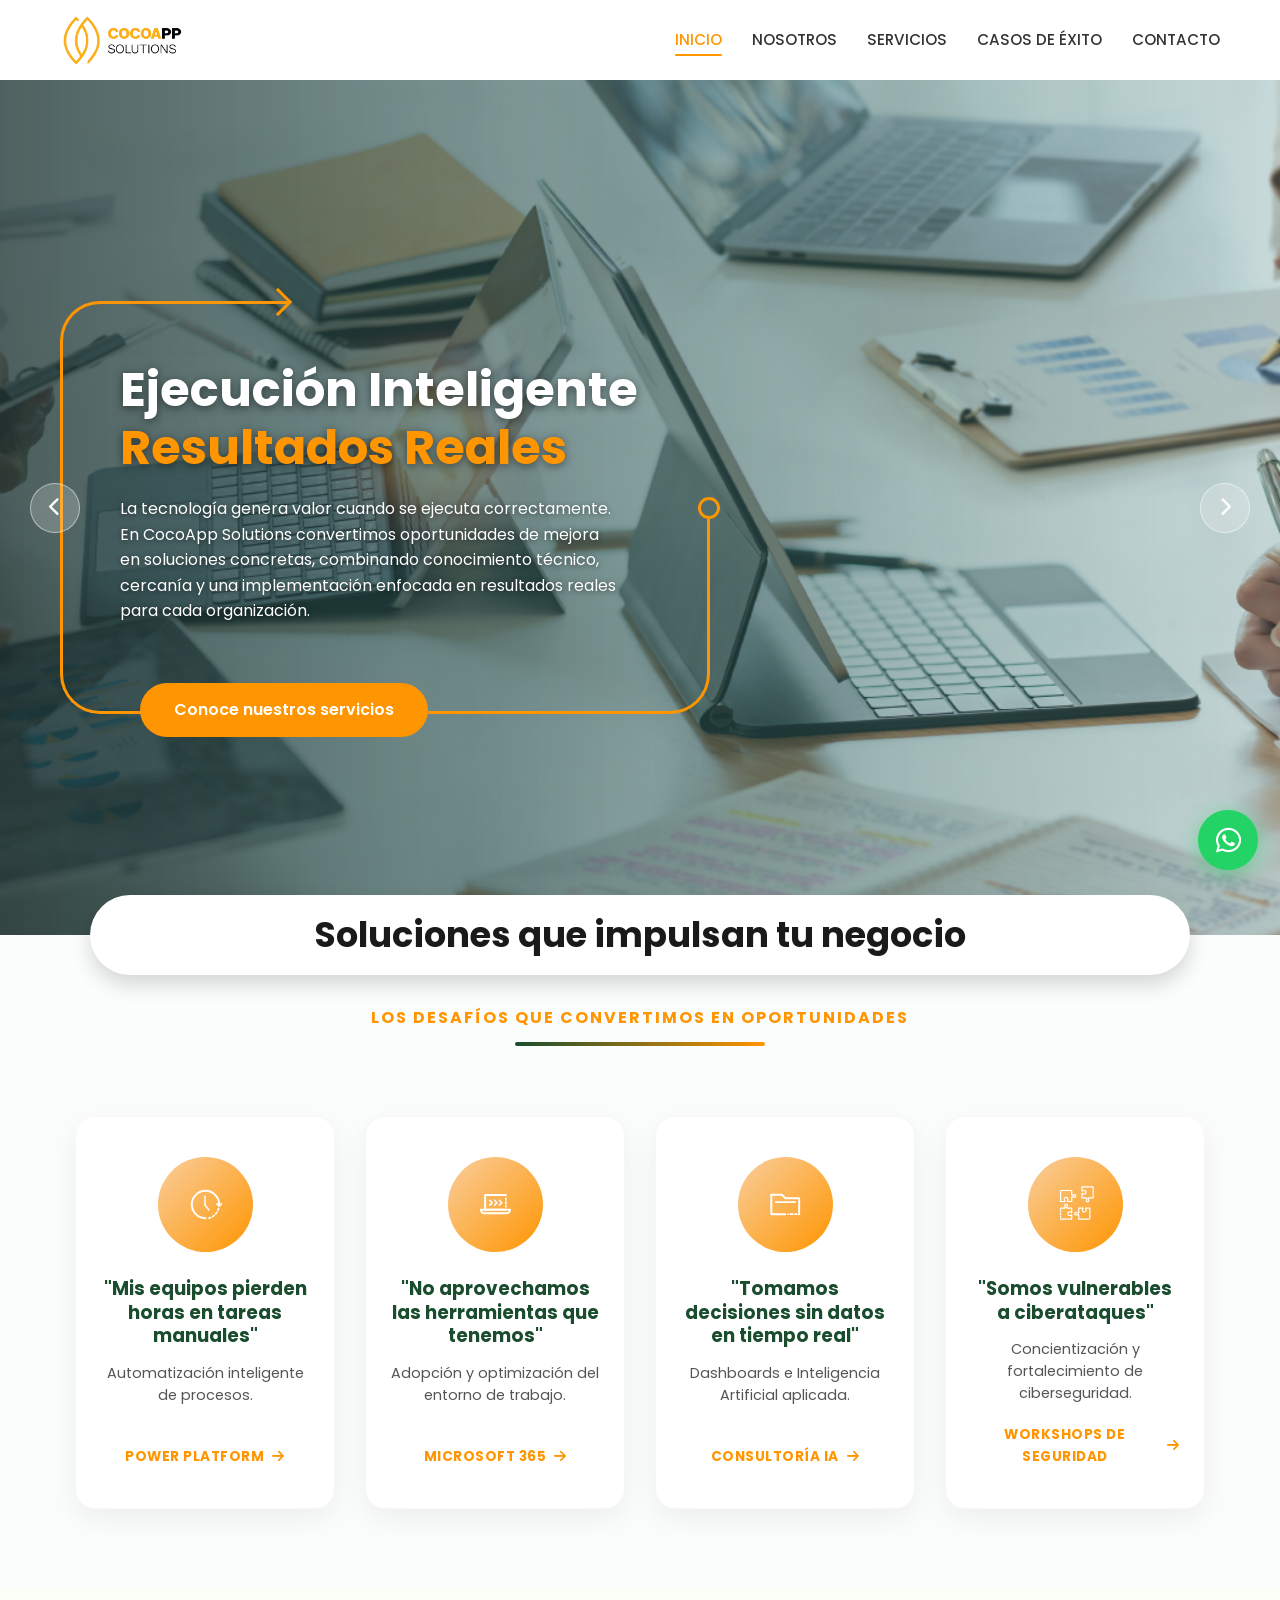
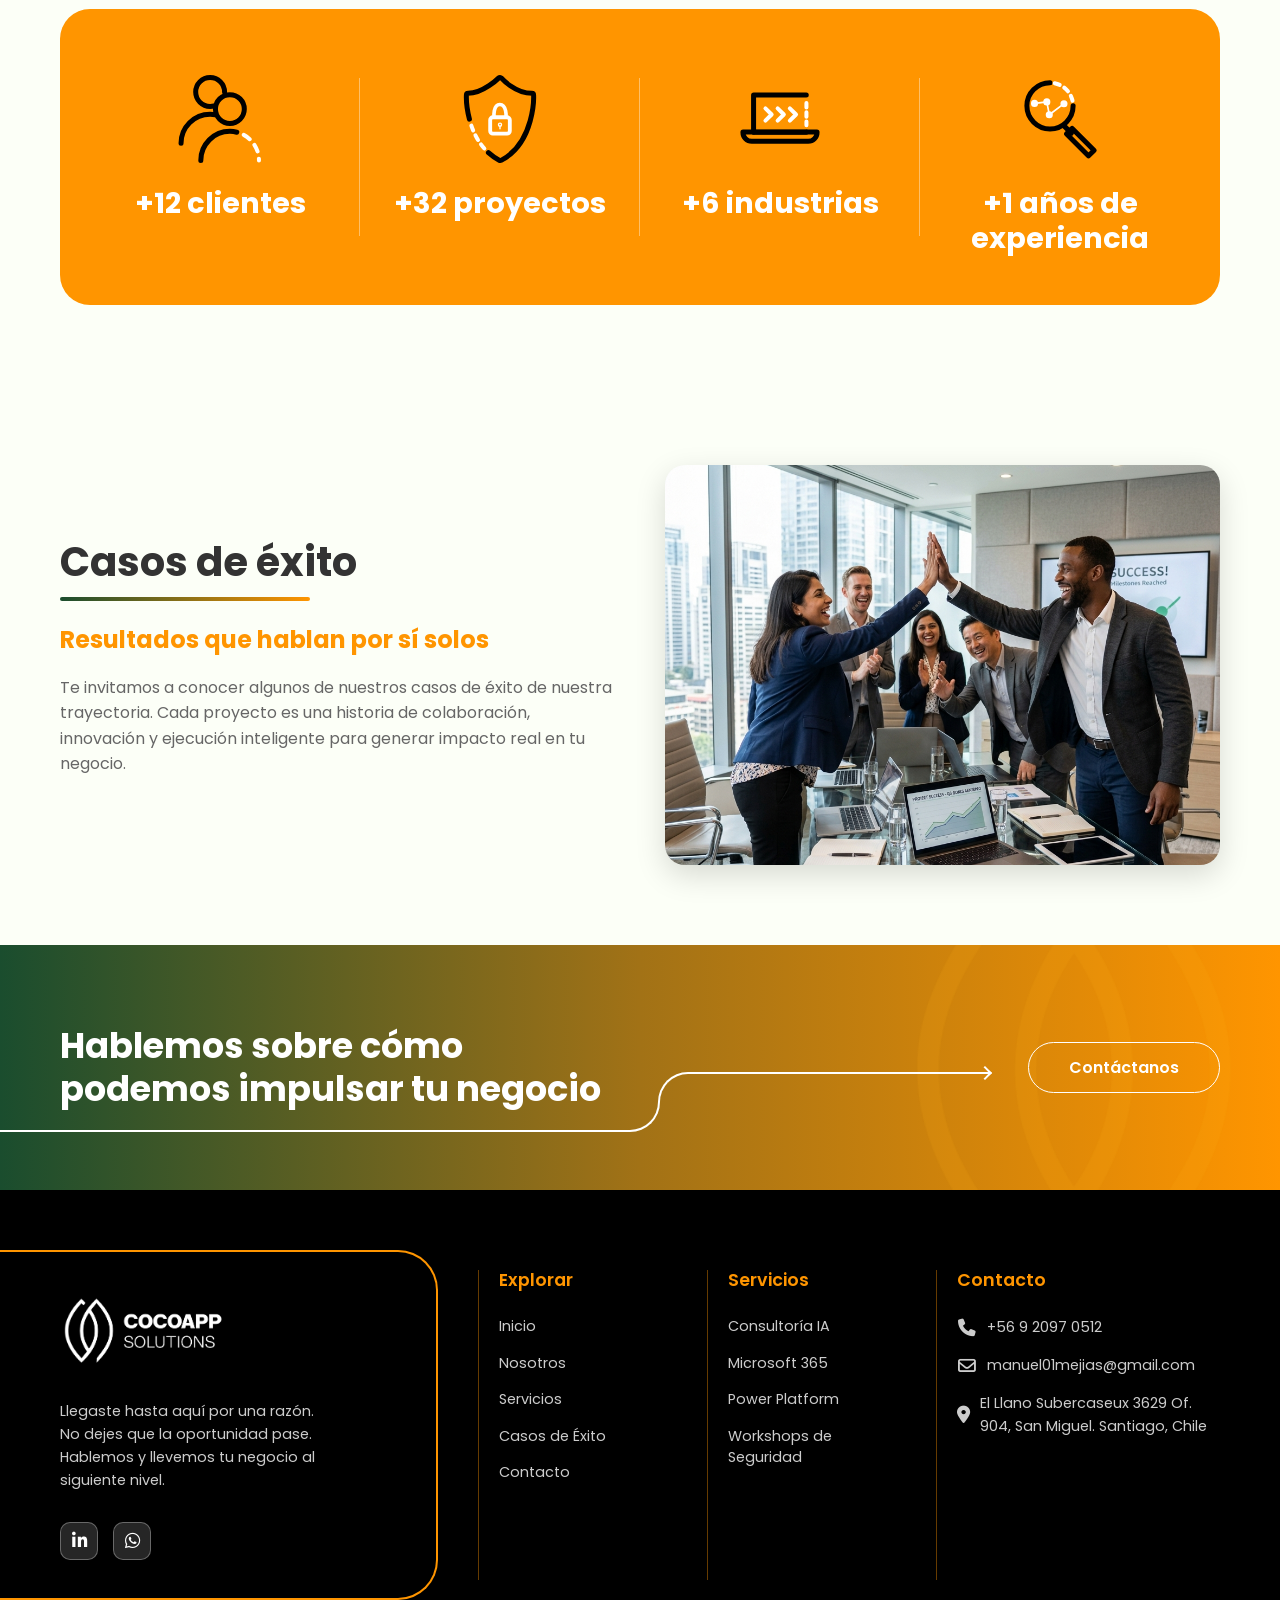
==== commit ace560fd: "modificaciones de correcciones enviadas" ====
--- a/index.html
+++ b/index.html
@@ -51,7 +51,7 @@
       "areaServed": "Chile",
       "priceRange": "$$",
       "sameAs": [
-        "https://www.linkedin.com/company/cocoapp-solutions"
+        "https://www.linkedin.com/company/coco-app-solutions"
       ],
       "knowsAbout": [
         "Microsoft 365",
@@ -383,14 +383,15 @@
     <section class="cta-section">
         <div class="cta-bg-pattern"></div>
         <div class="container reveal cta-container">
+            <div class="cta-line-container" style="position: absolute; left: 0; right: 250px; bottom: -22px; width: auto; display: flex; height: 60px;">
+                <div style="position: absolute; right: 100%; bottom: 0; width: 100vw; height: 2px; background: #fff;"></div>
+                <div class="cta-line-bottom" style="position: relative; align-self: flex-end; width: 100%; max-width: 620px; left: auto; bottom: auto;"></div>
+                <div class="cta-line-top" style="position: relative; align-self: flex-start; flex-grow: 1; margin-left: -2px; left: auto; right: auto; bottom: auto; width: auto;">
+                    <div class="cta-arrow-head"></div>
+                </div>
+            </div>
             <div class="cta-text">
-                <h2>Hablemos sobre cómo<br>podemos impulsar tu negocio</h2>
-                <div class="cta-line-container">
-                    <div class="cta-line-bottom"></div>
-                    <div class="cta-line-top">
-                        <div class="cta-arrow-head"></div>
-                    </div>
-                </div>
+                <h2 style="margin-bottom: 0;">Hablemos sobre cómo<br>podemos impulsar tu negocio</h2>
             </div>
             <div class="cta-action">
                 <a href="contacto.html" class="btn btn-outline">Contáctanos</a>
@@ -409,7 +410,7 @@
                     <p class="footer-text">Llegaste hasta aquí por una razón.<br>No dejes que la oportunidad
                         pase.<br>Hablemos y llevemos tu negocio al<br>siguiente nivel.</p>
                     <div class="social-icons">
-                        <a href="https://www.linkedin.com/company/cocoapp-solutions" class="social-icon linkedin"
+                        <a href="https://www.linkedin.com/company/coco-app-solutions" class="social-icon linkedin"
                             target="_blank" rel="noopener" title="LinkedIn CocoApp Solutions">
                             <i class="fa-brands fa-linkedin-in"></i>
                         </a>
@@ -443,7 +444,7 @@
                     <h3 class="footer-title">Contacto</h3>
                     <ul class="footer-contact">
                         <li><i class="fa-solid fa-phone"></i> +56 9 2097 0512</li>
-                        <li><i class="fa-regular fa-envelope"></i> contacto@cocoappsolutions.com</li>
+                        <li><i class="fa-regular fa-envelope"></i> manuel01mejias@gmail.com</li>
                         <li><i class="fa-solid fa-location-dot"></i> El Llano Subercaseux 3629 Of. 904, 
 San Miguel. Santiago, Chile</li>
                     </ul>
@@ -465,4 +466,4 @@
     <script src="js/main.js"></script>
 </body>
 
-</html>+</html>
--- a/css/style.css
+++ b/css/style.css
@@ -303,8 +303,8 @@
 /* Arrow at the end of top line */
 .hero-border-arrow {
     position: absolute;
-    top: -11px;
-    left: 35%;
+    top: -8.5px;
+    left: calc(35% - 20px);
     width: 20px;
     height: 20px;
     border-top: 3px solid var(--primary-orange);
@@ -330,7 +330,7 @@
     bottom: 0;
     right: 0;
     width: 40px;
-    height: 50%;
+    height: calc(50% - 11px);
     border-bottom: 3px solid var(--primary-orange);
     border-right: 3px solid var(--primary-orange);
     border-radius: 0 0 40px 0;
@@ -340,7 +340,7 @@
 .hero-border-circle {
     position: absolute;
     bottom: calc(50% - 11px);
-    right: -11px;
+    right: -9.5px;
     width: 22px;
     height: 22px;
     border: 3px solid var(--primary-orange);
@@ -374,7 +374,7 @@
 
 .slide-right .hero-border-arrow {
     left: auto;
-    right: 35%;
+    right: calc(35% - 20px);
     border-right: none;
     border-left: 3px solid var(--primary-orange);
     transform: rotate(-45deg);
@@ -398,7 +398,7 @@
 
 .slide-right .hero-border-circle {
     right: auto;
-    left: -11px;
+    left: -9.5px;
 }
 
 .slide-right .btn-primary {
@@ -1030,9 +1030,6 @@
 .nosotros-hero .container {
     position: relative;
     z-index: 2;
-    max-width: 600px;
-    margin-left: 8%;
-    /* Pushed to the right */
 }
 
 .nosotros-hero .subtitle {
@@ -1056,7 +1053,7 @@
     color: #ffffff;
     font-size: 0.95rem;
     /* Reduced text size as requested */
-    max-width: 550px;
+    max-width: 600px;
     line-height: 1.6;
 }
 
@@ -1401,8 +1398,6 @@
     grid-template-columns: repeat(3, 1fr);
     justify-items: center;
     gap: 40px;
-    max-width: 1000px;
-    margin: 0 auto;
 }
 
 .equipo-member {
@@ -2149,18 +2144,17 @@
 
 /* Opciones de Contacto */
 .contacto-opciones {
-    padding: 0 0 80px 0;
+    padding: 1px 0 80px 0;
     background: transparent;
     /* Let wrapper gradient show through */
     position: relative;
     z-index: 5;
-    margin-top: -60px;
 }
 
 .contacto-pill-wrapper {
     width: 95%;
     max-width: 1200px;
-    margin: 0 auto;
+    margin: -54px auto 0;
     position: relative;
     display: flex;
     justify-content: flex-end;
@@ -2209,8 +2203,8 @@
     position: absolute;
     right: 100%;
     /* Start exactly from the left edge of pill-left (where chevron is) */
-    margin-right: -10px;
-    /* Overlap slightly with the chevron */
+    margin-right: -18px;
+    /* Overlap perfectly with the chevron tip */
     top: 50%;
     transform: translateY(-50%);
     width: 100vw;
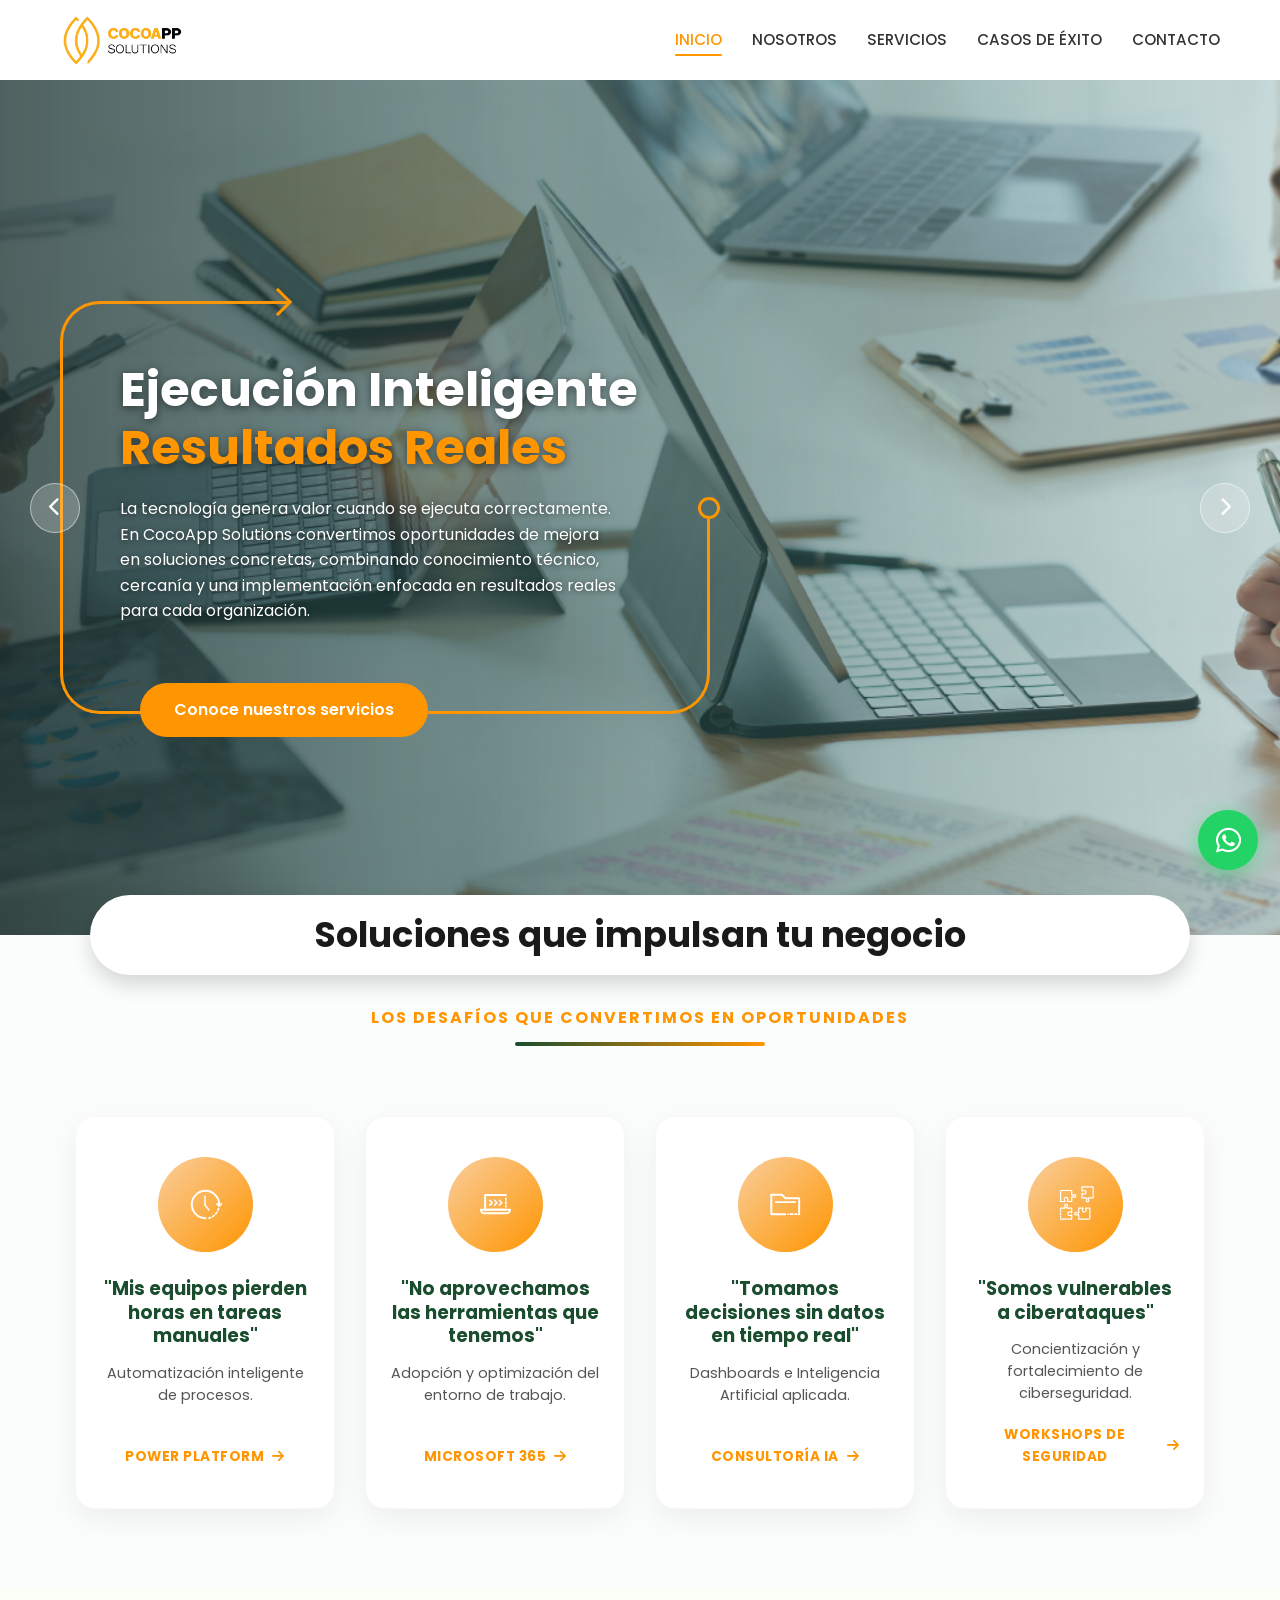
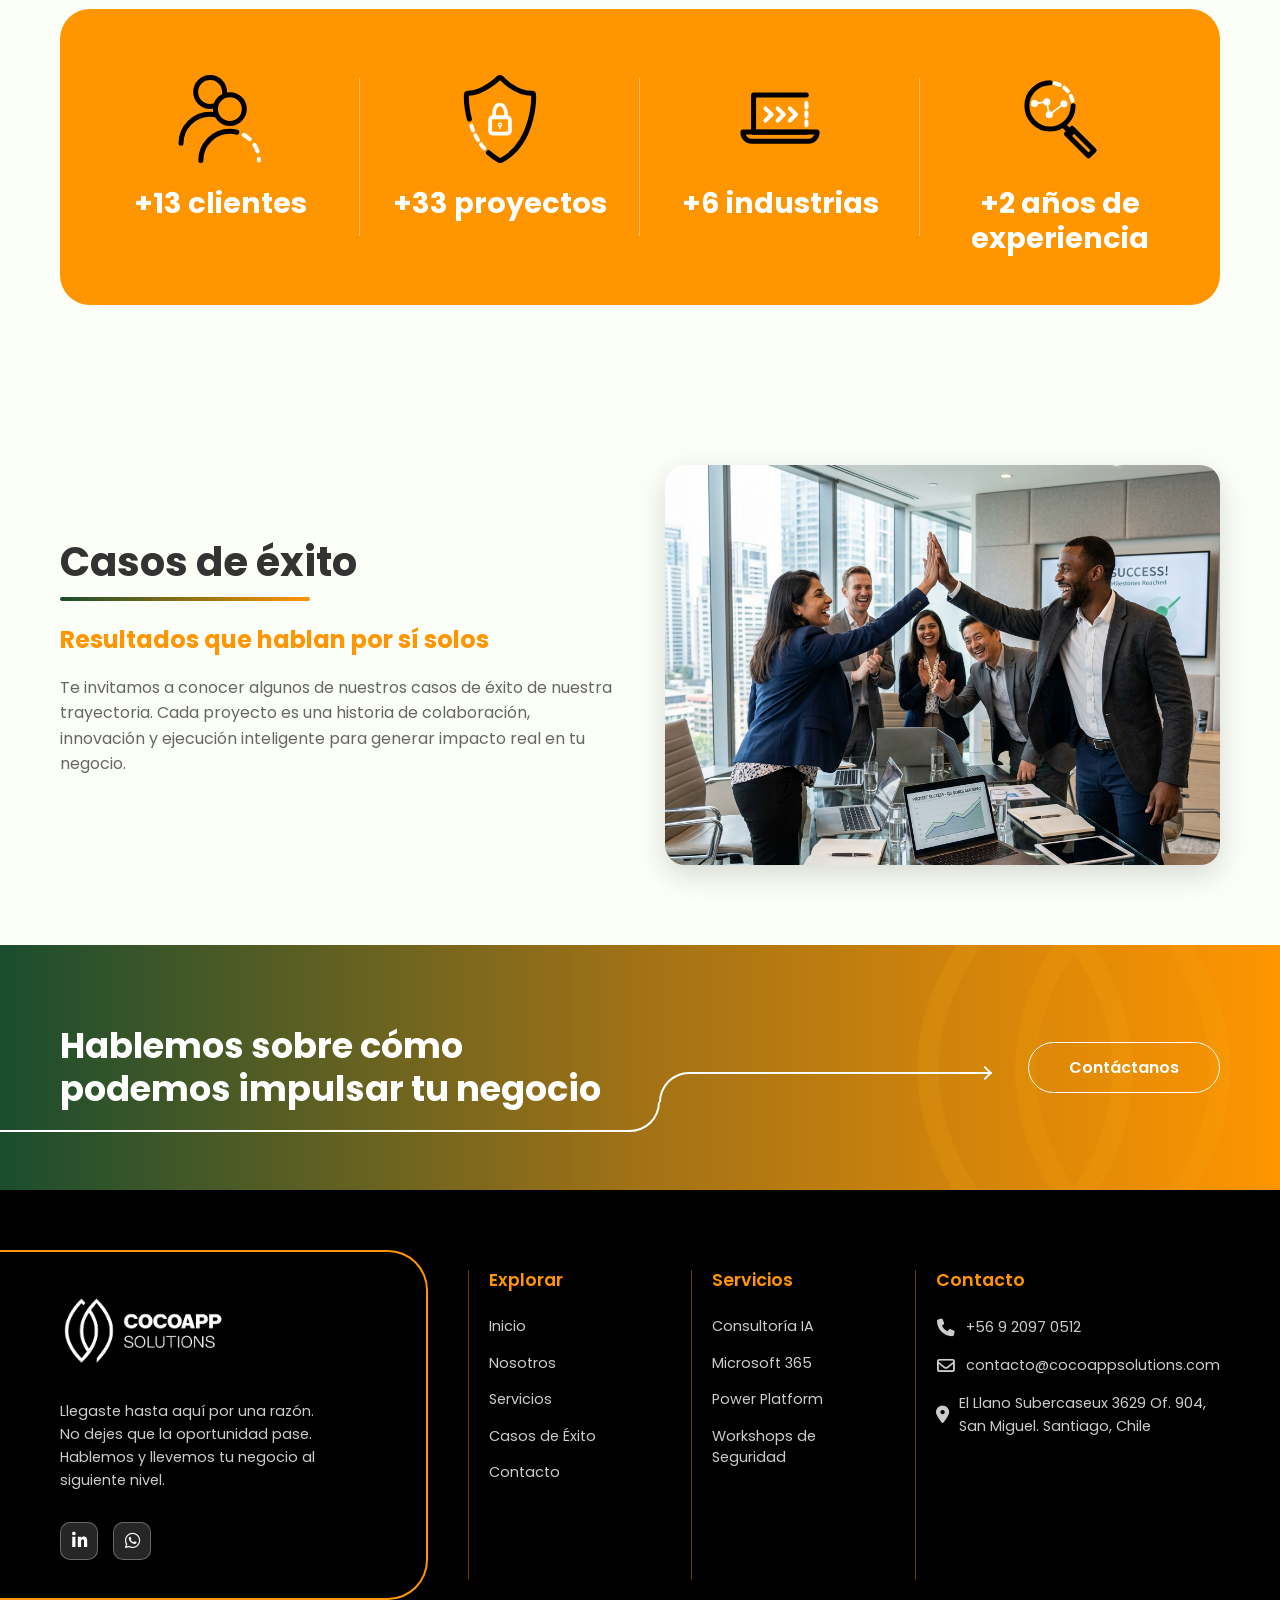
==== commit 8256ed18: "cambios del correo y linea del baner" ====
--- a/index.html
+++ b/index.html
@@ -231,7 +231,8 @@
                 </div>
             </div>
             <!-- Slide 2 -->
-            <div class="slide slide-right needs-gradient" style="background-image: url('assets/images/BANNER WEB-INICIO-2.jpeg');">
+            <div class="slide slide-right needs-gradient"
+                style="background-image: url('assets/images/BANNER WEB-INICIO-2.jpeg');">
                 <div class="container">
                     <div class="hero-content-wrapper">
                         <div class="hero-border">
@@ -383,10 +384,15 @@
     <section class="cta-section">
         <div class="cta-bg-pattern"></div>
         <div class="container reveal cta-container">
-            <div class="cta-line-container" style="position: absolute; left: 0; right: 250px; bottom: -22px; width: auto; display: flex; height: 60px;">
-                <div style="position: absolute; right: 100%; bottom: 0; width: 100vw; height: 2px; background: #fff;"></div>
-                <div class="cta-line-bottom" style="position: relative; align-self: flex-end; width: 100%; max-width: 620px; left: auto; bottom: auto;"></div>
-                <div class="cta-line-top" style="position: relative; align-self: flex-start; flex-grow: 1; margin-left: -2px; left: auto; right: auto; bottom: auto; width: auto;">
+            <div class="cta-line-container"
+                style="position: absolute; left: 0; right: 250px; bottom: -22px; width: auto; display: flex; height: 60px;">
+                <div style="position: absolute; right: 100%; bottom: 0; width: 100vw; height: 2px; background: #fff;">
+                </div>
+                <div class="cta-line-bottom"
+                    style="position: relative; align-self: flex-end; width: 100%; max-width: 620px; left: auto; bottom: auto;">
+                </div>
+                <div class="cta-line-top"
+                    style="position: relative; align-self: flex-start; flex-grow: 1; margin-left: -1px; left: auto; right: auto; bottom: auto; width: auto;">
                     <div class="cta-arrow-head"></div>
                 </div>
             </div>
@@ -444,9 +450,9 @@
                     <h3 class="footer-title">Contacto</h3>
                     <ul class="footer-contact">
                         <li><i class="fa-solid fa-phone"></i> +56 9 2097 0512</li>
-                        <li><i class="fa-regular fa-envelope"></i> manuel01mejias@gmail.com</li>
-                        <li><i class="fa-solid fa-location-dot"></i> El Llano Subercaseux 3629 Of. 904, 
-San Miguel. Santiago, Chile</li>
+                        <li><i class="fa-regular fa-envelope"></i> contacto@cocoappsolutions.com</li>
+                        <li><i class="fa-solid fa-location-dot"></i> El Llano Subercaseux 3629 Of. 904,
+                            San Miguel. Santiago, Chile</li>
                     </ul>
                 </div>
             </div>
@@ -466,4 +472,4 @@
     <script src="js/main.js"></script>
 </body>
 
-</html>
+</html>
